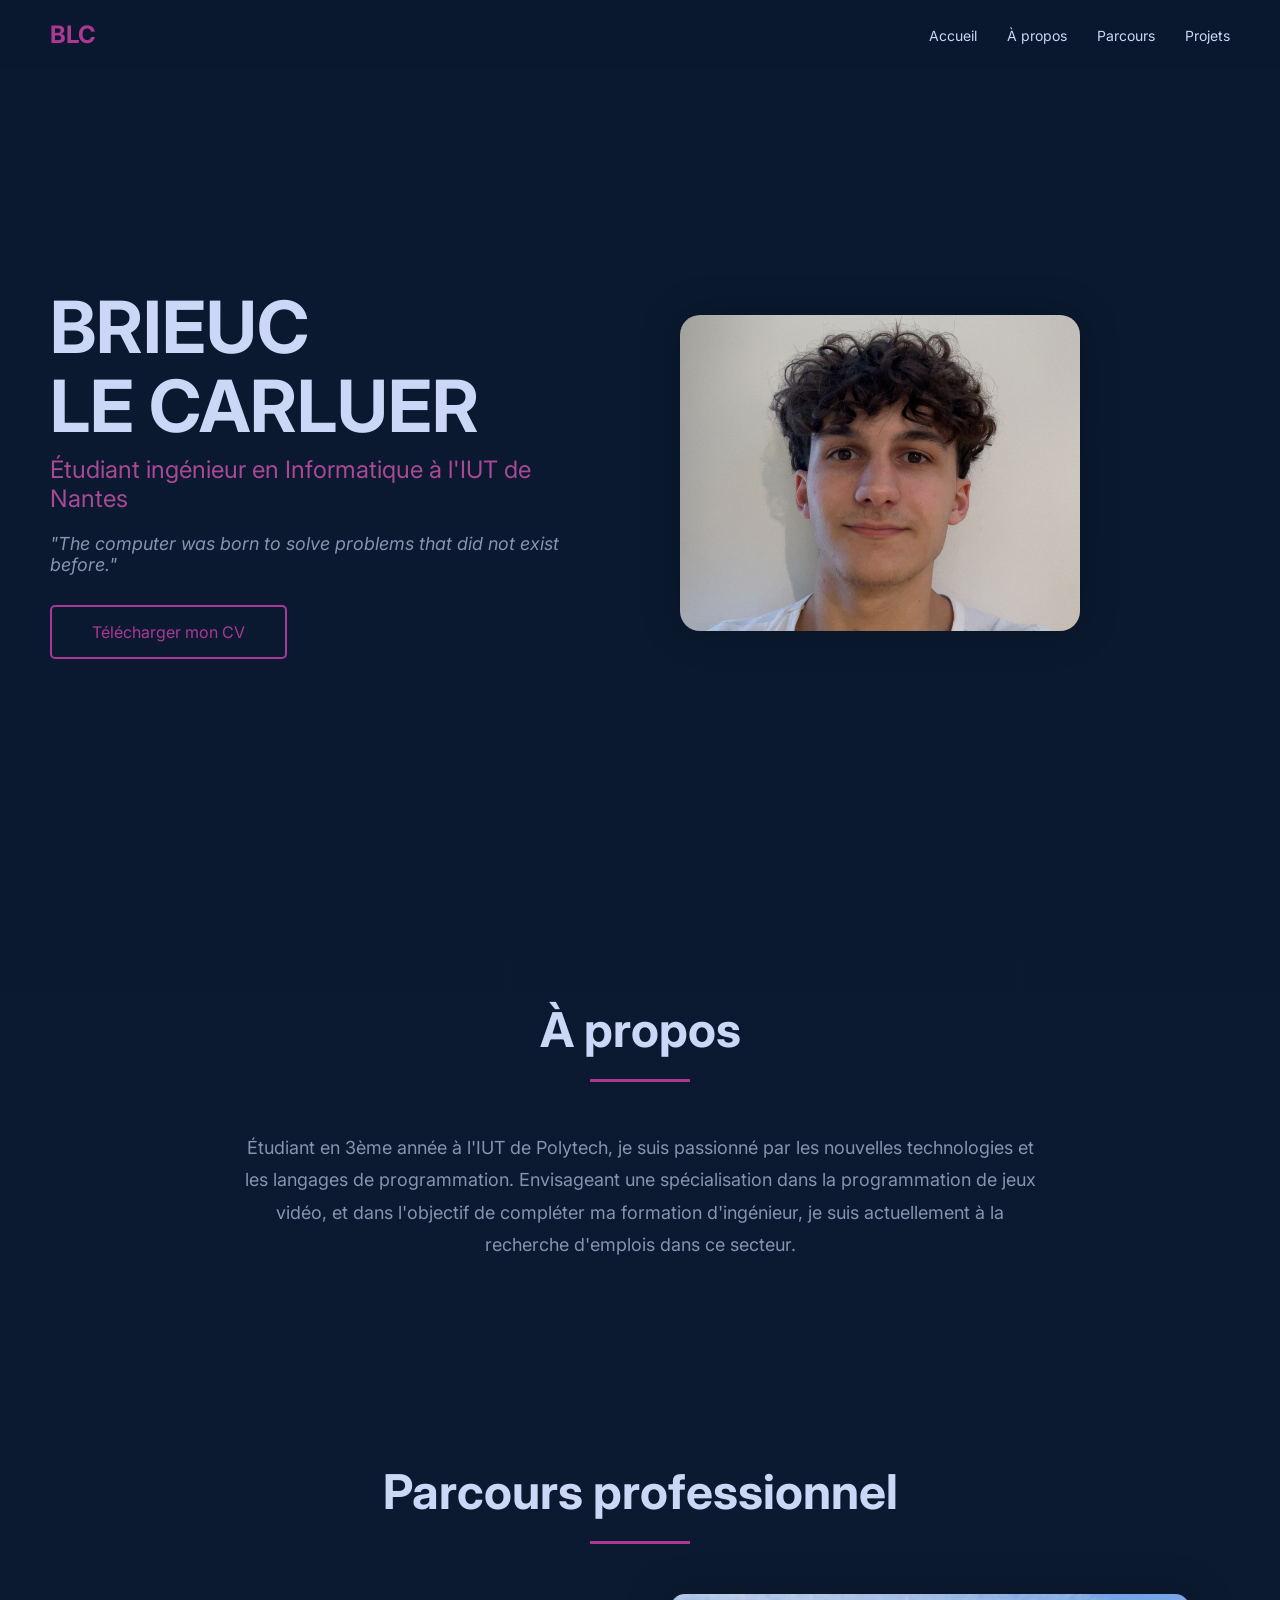
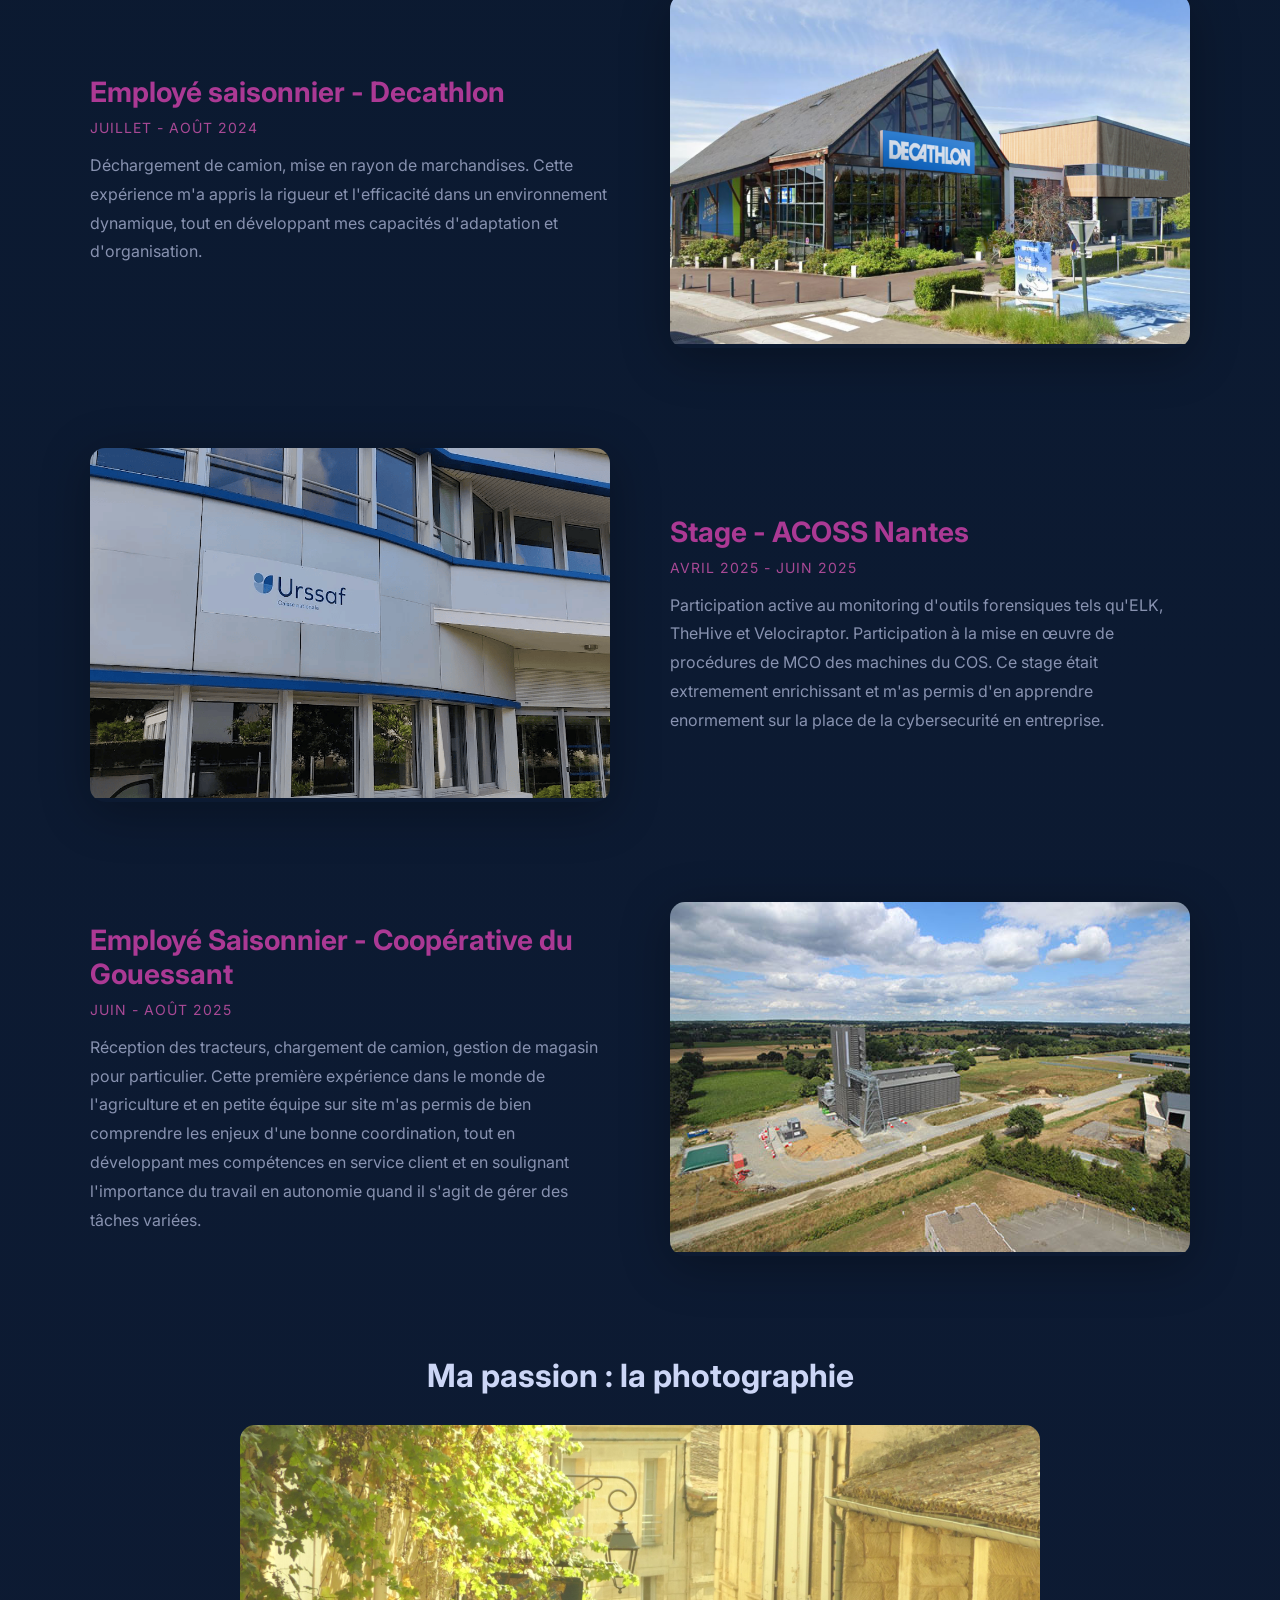
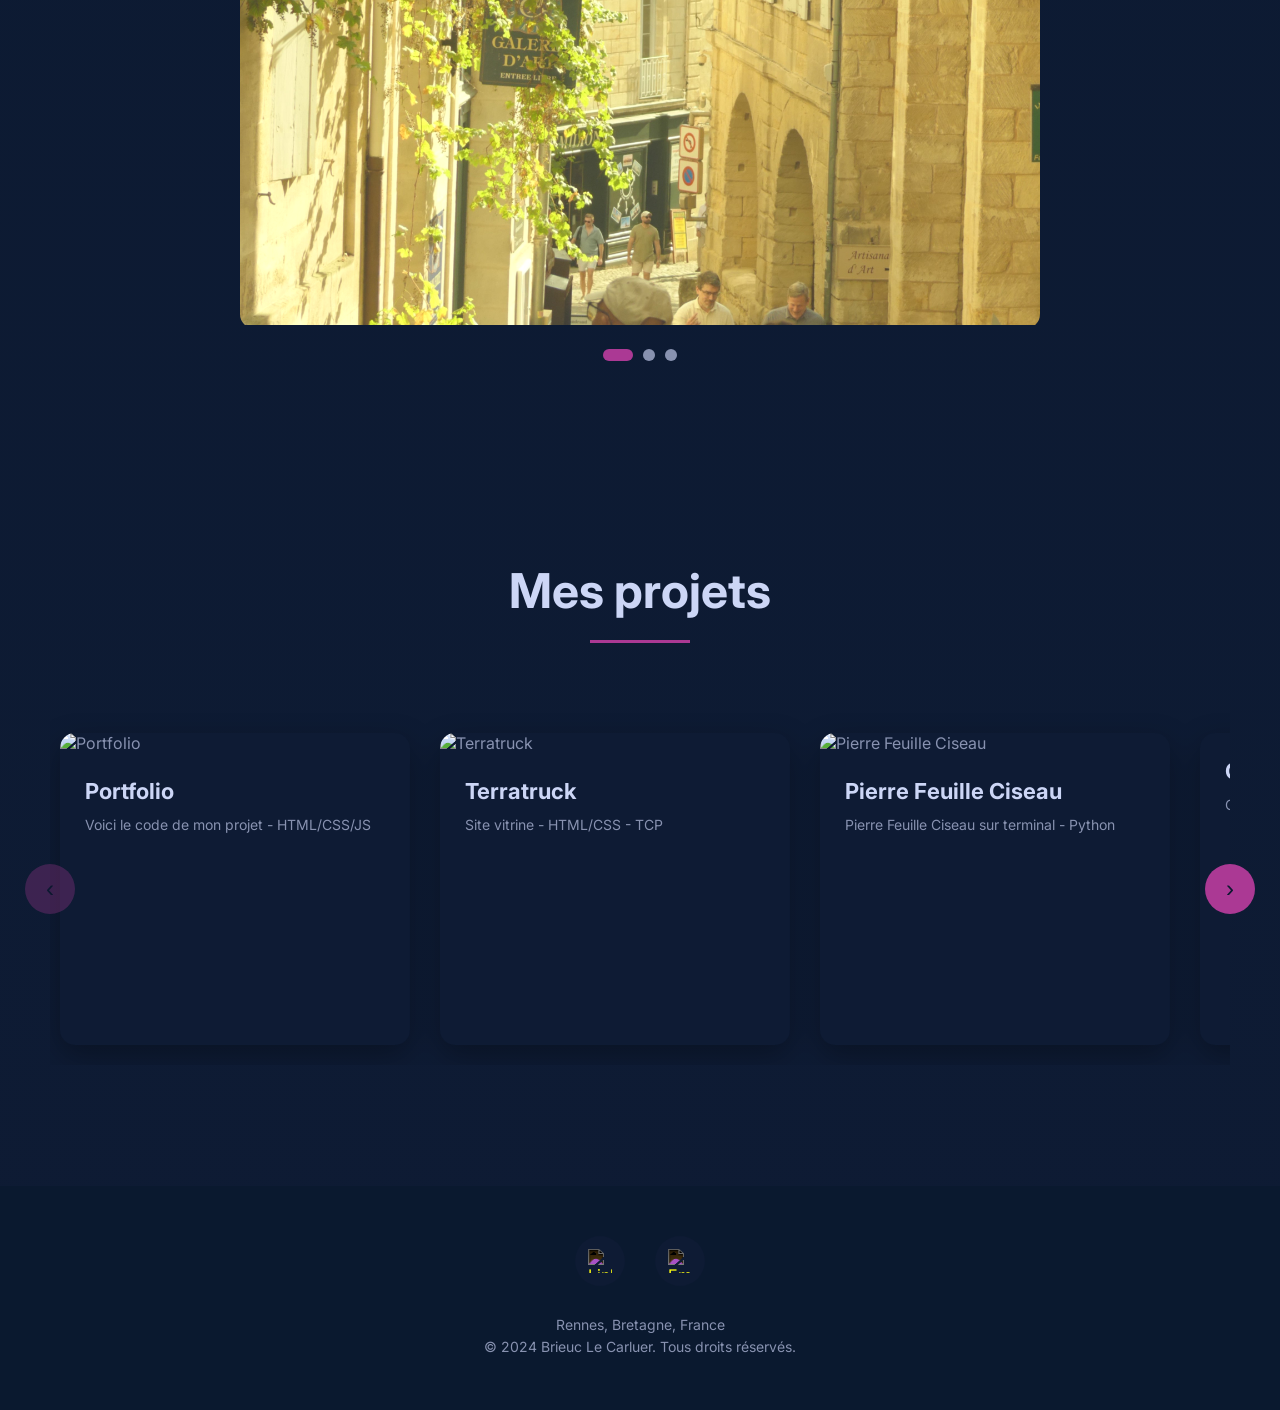
==== index.html @ b3707a40 "erreur" ====
<!DOCTYPE html>
<html lang="fr">
<head>
    <meta charset="UTF-8">
    <meta name="viewport" content="width=device-width, initial-scale=1.0">
    <title>Brieuc Le Carluer - Portfolio</title>
    <link rel="stylesheet" href="main.css">
    <link rel="icon" type="image/png" href="assets/2.png?v=2" />
</head>
<body>
    <header id="header">
        <nav>
            <div class="logo">BLC</div>
            <div class="burger" id="burger">
                <span></span>
                <span></span>
                <span></span>
            </div>
            <ul id="nav-menu">
                <li><a href="#hero">Accueil</a></li>
                <li><a href="#presentation">À propos</a></li>
                <li><a href="#parcours">Parcours</a></li>
                <li><a href="#projets">Projets</a></li>
            </ul>
        </nav>
    </header>

    <section id="hero">
        <div class="hero-content">
            <div class="hero-text">
                <h1>BRIEUC<br>LE CARLUER</h1>
                <h2>Étudiant ingénieur en Informatique à l'IUT de Nantes</h2>
                <p>"The computer was born to solve problems that did not exist before."</p>
                <a href="assets/CV.pdf" class="btn-cv">Télécharger mon CV</a>
            </div>
            <div class="hero-image">
              <a href="https://www.linkedin.com/in/brieuc-le-carluer-115844304/">
                <img src="assets/IMG_2541.jpeg" alt="Brieuc Le Carluer">
              </a>
                 
            </div>
        </div>
    </section>

    <section id="presentation">
        <h2 class="section-title">À propos</h2>
        <p>Étudiant en 3ème année à l'IUT de Polytech, je suis passionné par les nouvelles technologies et les langages de programmation. Envisageant une spécialisation dans la programmation de jeux vidéo, et dans l'objectif de compléter ma formation d'ingénieur, je suis actuellement à la recherche d'emplois dans ce secteur.</p>
    </section>

    <section id="parcours">
        <h2 class="section-title">Parcours professionnel</h2>

        <div class="experience-item">
            <div class="experience-image">
                <img src="assets/decathlon.png" alt="Decathlon">
            </div>
            <div class="experience-content">
                <h3>Employé saisonnier - Decathlon</h3>
                <div class="date">Juillet - Août 2024</div>
                <p>Déchargement de camion, mise en rayon de marchandises. Cette expérience m'a appris la rigueur et l'efficacité dans un environnement dynamique, tout en développant mes capacités d'adaptation et d'organisation.</p>
            </div>
        </div>

        <div class="experience-item">
            <div class="experience-image">
                <img src="assets/acoss.png" alt="Stage ingénieur">
            </div>
            <div class="experience-content">
                <h3>Stage - ACOSS Nantes</h3>
                <div class="date">Avril 2025 - Juin 2025</div>
                <p>Participation active au monitoring d'outils forensiques tels qu'ELK, TheHive et Velociraptor. Participation à la mise en œuvre de procédures de MCO des machines du COS. Ce stage était extremement enrichissant et m'as permis d'en apprendre enormement sur la place de la cybersecurité en entreprise.</p>
            </div>
        </div>

        <div class="experience-item">
            <div class="experience-image">
                <img src="assets/gouessant.jpg" alt="Coopérative du Gouessant">
            </div>
            <div class="experience-content">
                <h3>Employé Saisonnier - Coopérative du Gouessant</h3>
                <div class="date">Juin - Août 2025</div>
                <p>Réception des tracteurs, chargement de camion, gestion de magasin pour particulier. Cette première expérience dans le monde de l'agriculture et en petite équipe sur site m'as permis de bien comprendre les enjeux d'une bonne coordination, tout en développant mes compétences en service client et en soulignant l'importance du travail en autonomie quand il s'agit de gérer des tâches variées.</p>
            </div>
        </div>

        <div class="travel-section">
            <h3>Ma passion : la photographie</h3>
            <div class="travel-slider">
                <div class="travel-image-container">
                    <img id="travelImage" src="assets/stemilion.jpeg" alt="Voyage">
                    <div class="travel-overlay">
                        <h4 id="travelTitle">Exploration urbaine</h4>
                        <p id="travelDescription">Découvrir de nouvelles villes, seul ou entre amis, pour s'immerger dans différentes cultures et architectures. Ma préférée restera l'architecture romaine.</p>
                    </div>
                </div>
            </div>
            <div class="travel-nav">
                <span class="travel-dot active" data-index="0"></span>
                <span class="travel-dot" data-index="1"></span>
                <span class="travel-dot" data-index="2"></span>
            </div>
        </div>
    </section>

    <section id="projets">
        <h2 class="section-title">Mes projets</h2>
        <div class="projects-carousel">
            <button class="carousel-nav prev" id="prevProject">‹</button>
            <div class="projects-wrapper">
                <div class="projects-track" id="projectsTrack">
                    <div class="project-card" onclick="window.open('https://github.com/brieuclecarluer/Portfolio','_blank')">
                        <img src="assets/projets/portfolio.png" alt="Portfolio" class="project-image">
                        <div class="project-content">
                            <h3>Portfolio</h3>
                            <p>Voici le code de mon projet - HTML/CSS/JS</p>
                        </div>
                    </div>

                    <div class="project-card" onclick="window.open('https://github.com/brieuclecarluer/Terratruck/','_blank')">
                        <img src="assets/projets/terratruck.png" alt="Terratruck" class="project-image">
                        <div class="project-content">
                            <h3>Terratruck</h3>
                            <p>Site vitrine - HTML/CSS - TCP</p>
                        </div>
                    </div>

                    <div class="project-card" onclick="window.open('https://github.com/brieuclecarluer/PFC/tree/main','_blank')">
                        <img src="assets/projets/pfc.png" alt="Pierre Feuille Ciseau" class="project-image">
                        <div class="project-content">
                            <h3>Pierre Feuille Ciseau</h3>
                            <p>Pierre Feuille Ciseau sur terminal - Python</p>
                        </div>
                    </div>

                    <div class="project-card" onclick="window.open('https://github.com/brieuclecarluer/Chatbot-avec-API','_blank')">
                        <div class="project-content">
                            <h3>Chatbot-avec-API</h3>
                            <p>Chatbot - Pas d'API - Python</p>
                        </div>
                    </div>

                    <div class="project-card" onclick="window.open('https://github.com/brieuclecarluer/Quadtree','_blank')">
                        <img src="assets/projets/golang.png" alt="Quadtree" class="project-image">
                        <div class="project-content">
                            <h3>Quadtree</h3>
                            <p>Projet de fin d'année - Golang</p>
                        </div>
                    </div>

                    <div class="project-card" onclick="window.open('https://brieuclecarluer.github.io/Terrier/', '_blank')">
                        <img src="assets/projets/terrier.png" alt="Terrier" class="project-image">
                        <div class="project-content">
                            <h3>Terrier</h3>
                            <p>Platformer - HTML/JS</p>
                        </div>
                    </div>

                    <div class="project-card" onclick="window.open('https://gitlab.univ-nantes.fr/E235508M/laurelin','_blank')">
                        <img src="assets/projets/laurelin.png" alt="Laurelin" class="project-image">
                        <div class="project-content">
                            <h3>Laurelin</h3>
                            <p>Web Site - Projet Scolaire - VueJS/PHP</p>
                        </div>
                    </div>

                    <div class="project-card" onclick="window.open('https://github.com/brieuclecarluer/Kad','_blank')">
                        <img src="assets/projets/kad.png" alt="Kad" class="project-image">
                        <div class="project-content">
                            <h3>Kad</h3>
                            <p>Jeu - JS</p>
                        </div>
                    </div>
                </div>
            </div>
            <button class="carousel-nav next" id="nextProject">›</button>
        </div>
    </section>

    <footer>
        <div class="social-links">
            <a href="https://www.linkedin.com/in/brieuc-le-carluer-115844304/">
                <img src="logo/linkdn.png" alt="LinkedIn">
            </a>
            <a href="mailto:brieuclecarluerpro@gmail.com">
                <img src="logo/mail.png" alt="Email">
            </a>
        </div>
        <p>Rennes, Bretagne, France</p>
        <p>© 2024 Brieuc Le Carluer. Tous droits réservés.</p>
    </footer>

    <script src="main.js"></script>
</body>
</html>
---- main.css ----
@import url('https://fonts.googleapis.com/css2?family=Inter:wght@300;400;600;700&display=swap');

* {
    margin: 0;
    padding: 0;
    box-sizing: border-box;
}

:root {
    --primary: #0a192f;
    --secondary: #0e1b34;
    --accent: #ab3994;
    --blue: #a84995;
    --text: #8892b0;
    --light: #ccd6f6;
}

body {
    font-family: 'Inter', sans-serif;
    background: linear-gradient(to bottom, var(--primary), var(--secondary));
    color: var(--text);
    overflow-x: hidden;
}

/* Header et nav */
header {
    position: fixed;
    top: 0;
    width: 100%;
    padding: 20px 50px;
    background: rgba(10, 25, 47, 0.95);
    backdrop-filter: blur(10px);
    z-index: 1000;
    transition: all 0.3s ease;
}

header.scrolled {
    padding: 15px 50px;
    box-shadow: 0 5px 30px rgba(0, 0, 0, 0.3);
}

nav {
    display: flex;
    justify-content: space-between;
    align-items: center;
    max-width: 1400px;
    margin: 0 auto;
}

.logo {
    font-size: 24px;
    font-weight: 700;
    color: var(--accent);
    z-index: 1001;
}

nav ul {
    display: flex;
    list-style: none;
    gap: 30px;
}

nav a {
    color: var(--light);
    text-decoration: none;
    font-size: 14px;
    transition: color 0.3s;
    position: relative;
    padding: 5px 0;
}

nav a::after {
    content: '';
    position: absolute;
    bottom: 0;
    left: 0;
    width: 0;
    height: 2px;
    background: var(--accent);
    transition: width 0.3s ease;
}

nav a:hover {
    color: var(--accent);
}

nav a:hover::after {
    width: 100%;
}

/* Burger Menu */
.burger {
    display: none;
    flex-direction: column;
    gap: 5px;
    cursor: pointer;
    z-index: 1001;
}

.burger span {
    width: 25px;
    height: 3px;
    background: var(--accent);
    transition: all 0.3s ease;
    border-radius: 2px;
}

.burger.active span:nth-child(1) {
    transform: rotate(45deg) translate(8px, 8px);
}

.burger.active span:nth-child(2) {
    opacity: 0;
    transform: translateX(-20px);
}

.burger.active span:nth-child(3) {
    transform: rotate(-45deg) translate(8px, -8px);
}

/* Hero Section */
#hero {
    min-height: 100vh;
    display: flex;
    align-items: center;
    justify-content: center;
    padding: 100px 50px 50px;
}

.hero-content {
    display: flex;
    align-items: center;
    gap: 80px;
    max-width: 1200px;
    width: 100%;
}

.hero-text {
    flex: 1;
    opacity: 0;
    animation: fadeInUp 1s ease forwards;
}

.hero-text h1 {
    font-size: 72px;
    color: var(--light);
    font-weight: 700;
    margin-bottom: 10px;
    line-height: 1.1;
}

.hero-text h2 {
    font-size: 24px;
    color: var(--blue);
    font-weight: 400;
    margin-bottom: 20px;
}

.hero-text p {
    font-size: 18px;
    color: var(--text);
    margin-bottom: 30px;
    font-style: italic;
}

.btn-cv {
    display: inline-block;
    padding: 15px 40px;
    background: transparent;
    color: var(--accent);
    border: 2px solid var(--accent);
    border-radius: 5px;
    text-decoration: none;
    font-size: 16px;
    transition: all 0.3s;
    position: relative;
    overflow: hidden;
}

.btn-cv::before {
    content: '';
    position: absolute;
    top: 0;
    left: -100%;
    width: 100%;
    height: 100%;
    background: var(--accent);
    transition: left 0.3s;
    z-index: -1;
}

.btn-cv:hover::before {
    left: 0;
}

.btn-cv:hover {
    color: var(--primary);
}

.hero-image {
    flex: 1;
    opacity: 0;
    animation: fadeInUp 1s ease 0.3s forwards;
}

.hero-image img {
    width: 100%;
    max-width: 400px;
    border-radius: 20px;
    box-shadow: 0px 0px 40px rgba(0, 0, 0, 0.231);
    transition: all 1s ease; 
}

.hero-image img:hover {
    transform: translateY(-10px);
    box-shadow: 0px 0px 40px rgba(202, 72, 172, 0.817);
}
@keyframes fadeInUp {
    to {
        opacity: 1;
        transform: translateY(0);
    }
}

.hero-text, .hero-image {
    transform: translateY(30px);
}

/* Presentation Section */
#presentation {
    padding: 100px 50px;
    max-width: 1200px;
    margin: 0 auto;
}

.section-title {
    font-size: 48px;
    color: var(--light);
    margin-bottom: 50px;
    text-align: center;
    position: relative;
}

.section-title::after {
    content: '';
    display: block;
    width: 100px;
    height: 3px;
    background: var(--accent);
    margin: 20px auto;
}

#presentation p {
    font-size: 18px;
    line-height: 1.8;
    color: var(--text);
    text-align: center;
    max-width: 800px;
    margin: 0 auto;
}

/* Parcours Section */
#parcours {
    padding: 100px 50px;
    max-width: 1200px;
    margin: 0 auto;
}

.experience-item {
    display: flex;
    align-items: center;
    gap: 60px;
    margin-bottom: 100px;
    opacity: 0;
    transform: translateY(50px);
    transition: all 0.6s ease;
}

.experience-item.visible {
    opacity: 1;
    transform: translateY(0);
}

.experience-item:nth-child(even) {
    flex-direction: row-reverse;
}

.experience-image {
    flex: 1;
    position: relative;
    overflow: hidden;
    border-radius: 15px;
    box-shadow: 0 10px 50px rgba(0, 0, 0, 0.3);
}

.experience-image img {
    width: 100%;
    height: 350px;
    object-fit: cover;
    transition: transform 0.5s;
}

.experience-image:hover img {
    transform: scale(1.1);
}

.experience-content {
    flex: 1;
}

.experience-content h3 {
    font-size: 28px;
    color: var(--accent);
    margin-bottom: 10px;
}

.experience-content .date {
    font-size: 14px;
    color: var(--blue);
    margin-bottom: 15px;
    text-transform: uppercase;
    letter-spacing: 1px;
}

.experience-content p {
    font-size: 16px;
    line-height: 1.8;
    color: var(--text);
}

/* Travel Section */
.travel-section {
    margin-top: 80px;
    text-align: center;
}

.travel-section h3 {
    font-size: 32px;
    color: var(--light);
    margin-bottom: 30px;
}

.travel-slider {
    position: relative;
    max-width: 800px;
    margin: 0 auto;
    overflow: hidden;
    border-radius: 15px;
}

.travel-image-container {
    position: relative;
    cursor: pointer;
}

.travel-image-container img {
    width: 100%;
    height: 500px;
    object-fit: cover;
    transition: transform 0.3s;
}

.travel-overlay {
    position: absolute;
    bottom: 0;
    left: 0;
    right: 0;
    background: linear-gradient(to top, rgba(10, 25, 47, 0.95), transparent);
    padding: 40px;
    transform: translateY(100%);
    transition: transform 0.5s;
}

.travel-image-container:hover .travel-overlay {
    transform: translateY(0);
}

.travel-overlay h4 {
    color: var(--accent);
    font-size: 24px;
    margin-bottom: 10px;
}

.travel-overlay p {
    color: var(--light);
    font-size: 16px;
}

.travel-nav {
    display: flex;
    justify-content: center;
    gap: 10px;
    margin-top: 20px;
}

.travel-dot {
    width: 12px;
    height: 12px;
    border-radius: 50%;
    background: var(--text);
    cursor: pointer;
    transition: all 0.3s;
}

.travel-dot.active {
    background: var(--accent);
    width: 30px;
    border-radius: 6px;
}

/* Projects Section */
#projets {
    padding: 100px 50px;
    max-width: 1400px;
    margin: 0 auto;
}

.projects-carousel {
    position: relative;
    padding: 20px 0;
}

.projects-wrapper {
    overflow: hidden;
    padding: 20px 0;
}

.projects-track {
    display: flex;
    gap: 30px;
    transition: transform 0.5s ease;
    padding: 0 10px;
}

.project-card {
    min-width: 350px;
    background: var(--secondary);
    border-radius: 15px;
    overflow: hidden;
    box-shadow: 0 10px 30px rgba(0, 0, 0, 0.3);
    transition: all 0.3s;
    cursor: pointer;
}

.project-card:hover {
    transform: translateY(-10px);
    box-shadow: 0 15px 50px rgba(202, 72, 172, 0.2);
}

.project-image {
    width: 100%;
    height: 200px;
    object-fit: cover;
}

.project-content {
    padding: 25px;
}

.project-content h3 {
    color: var(--light);
    font-size: 22px;
    margin-bottom: 10px;
}

.project-content p {
    color: var(--text);
    font-size: 14px;
    line-height: 1.6;
}

.carousel-nav {
    position: absolute;
    top: 50%;
    transform: translateY(-50%);
    width: 50px;
    height: 50px;
    background: var(--accent);
    color: var(--primary);
    border: none;
    border-radius: 50%;
    font-size: 24px;
    cursor: pointer;
    transition: all 0.3s;
    z-index: 10;
}

.carousel-nav:hover {
    background: var(--light);
    transform: translateY(-50%) scale(1.1);
}

.carousel-nav.prev {
    left: -25px;
}

.carousel-nav.next {
    right: -25px;
}

.carousel-nav:disabled {
    opacity: 0.3;
    cursor: not-allowed;
}

/* Footer */
footer {
    background: var(--primary);
    padding: 50px;
    text-align: center;
    border-top: 1px solid var(--secondary);
}

.social-links {
    display: flex;
    justify-content: center;
    gap: 30px;
    margin-bottom: 30px;
}

.social-links a {
    display: flex;
    align-items: center;
    justify-content: center;
    width: 50px;
    height: 50px;
    background: var(--secondary);
    border-radius: 50%;
    transition: all 0.3s;
}

.social-links a:hover {
    background: var(--accent);
    transform: translateY(-5px);
}

.social-links img {
    width: 24px;
    height: 24px;
    filter: invert(1);
}

footer p {
    color: var(--text);
    font-size: 14px;
    margin: 5px 0;
}

/* Responsive */
@media (max-width: 768px) {
    header {
        padding: 15px 20px;
    }

    nav ul {
        position: fixed;
        top: 0;
        right: -100%;
        height: 100vh;
        width: 70%;
        max-width: 300px;
        background: var(--secondary);
        flex-direction: column;
        justify-content: center;
        align-items: center;
        padding: 20px;
        transition: right 0.5s cubic-bezier(0.68, -0.55, 0.265, 1.55);
        box-shadow: -5px 0 30px rgba(0, 0, 0, 0.5);
    }

    nav ul.active {
        right: 0;
    }

    nav ul li {
        opacity: 0;
        transform: translateX(50px);
        transition: all 0.3s ease;
    }

    nav ul.active li {
        opacity: 1;
        transform: translateX(0);
    }

    nav ul.active li:nth-child(1) {
        transition-delay: 0.1s;
    }

    nav ul.active li:nth-child(2) {
        transition-delay: 0.2s;
    }

    nav ul.active li:nth-child(3) {
        transition-delay: 0.3s;
    }

    nav ul.active li:nth-child(4) {
        transition-delay: 0.4s;
    }

    nav a {
        font-size: 20px;
    }

    .burger {
        display: flex;
    }

    #hero {
        padding: 100px 20px 50px;
    }

    .hero-content {
        flex-direction: column;
        gap: 40px;
    }

    .hero-text h1 {
        font-size: 48px;
    }

    .hero-text h2 {
        font-size: 20px;
    }

    #presentation, #parcours, #projets {
        padding: 80px 20px;
    }

    .section-title {
        font-size: 36px;
    }

    .experience-item,
    .experience-item:nth-child(even) {
        flex-direction: column;
        gap: 30px;
    }

    .project-card {
        min-width: 280px;
    }

    .carousel-nav.prev {
        left: 10px;
    }

    .carousel-nav.next {
        right: 10px;
    }
}
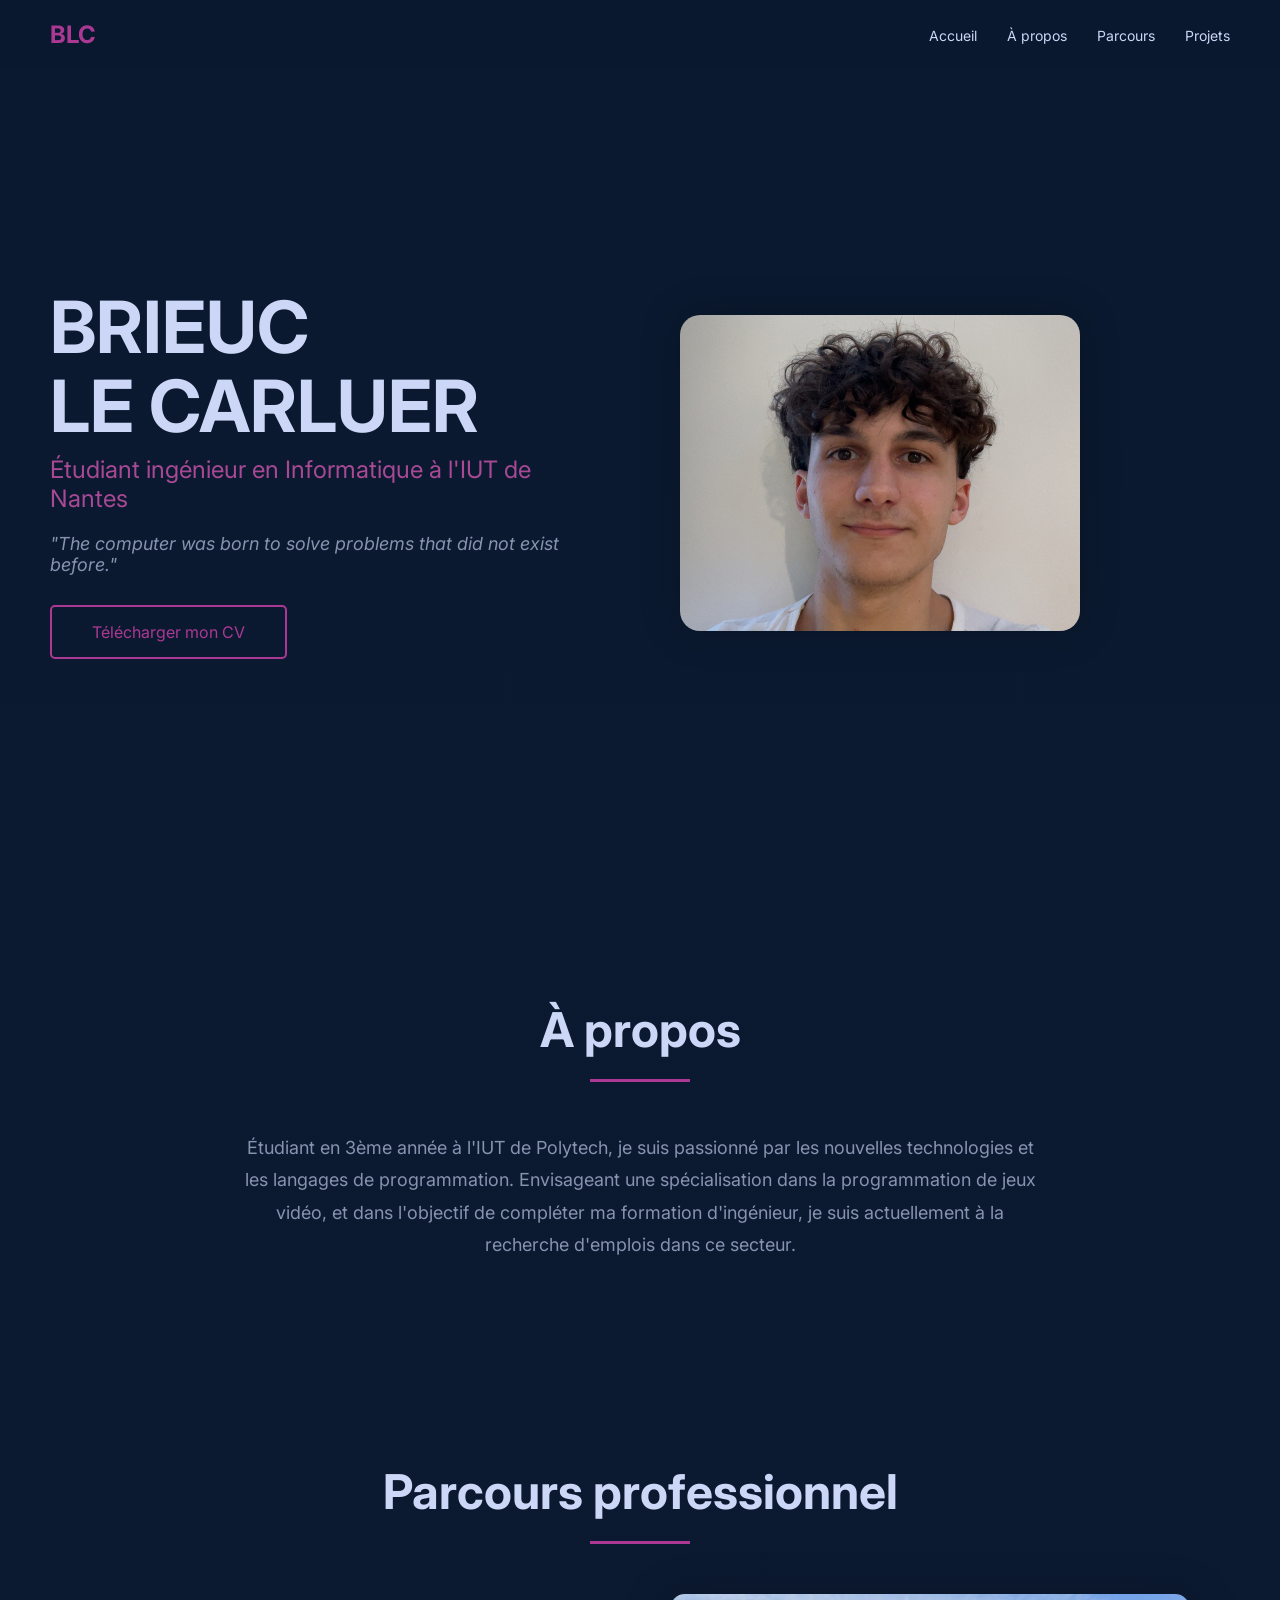
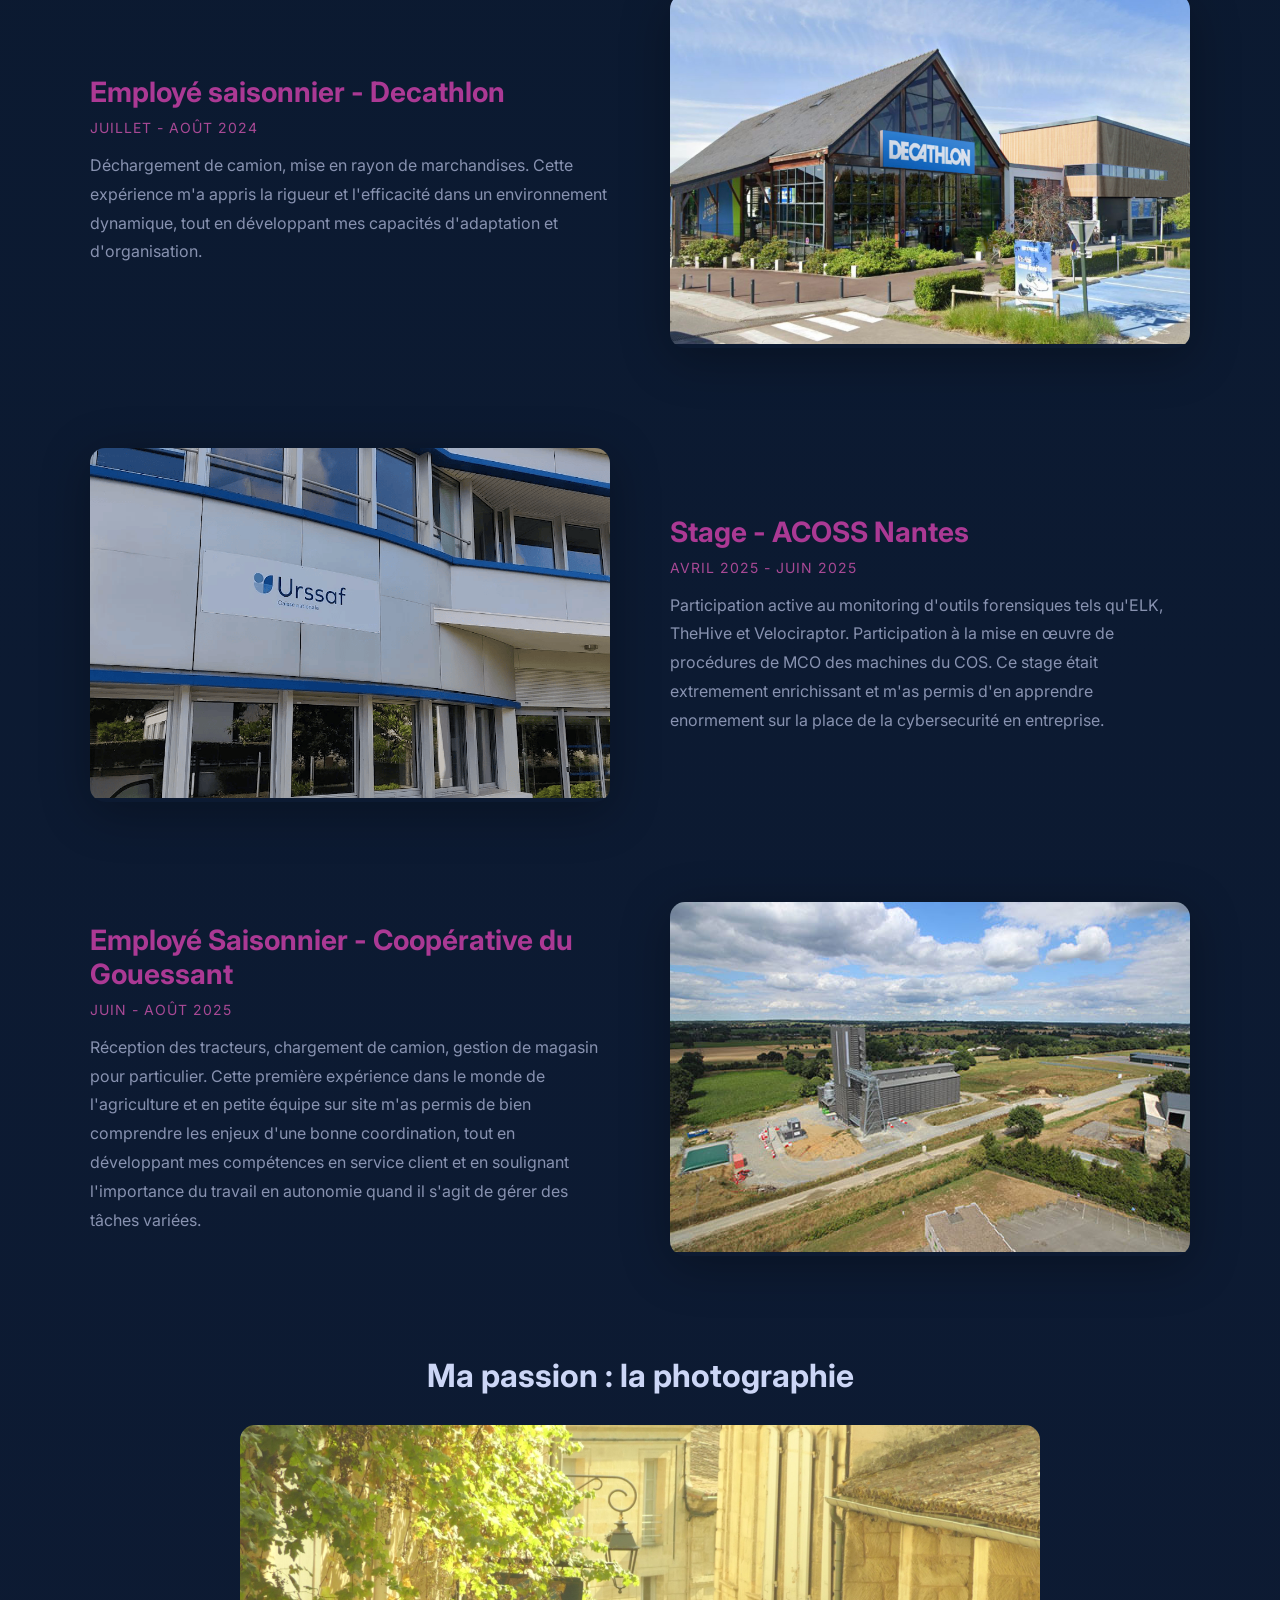
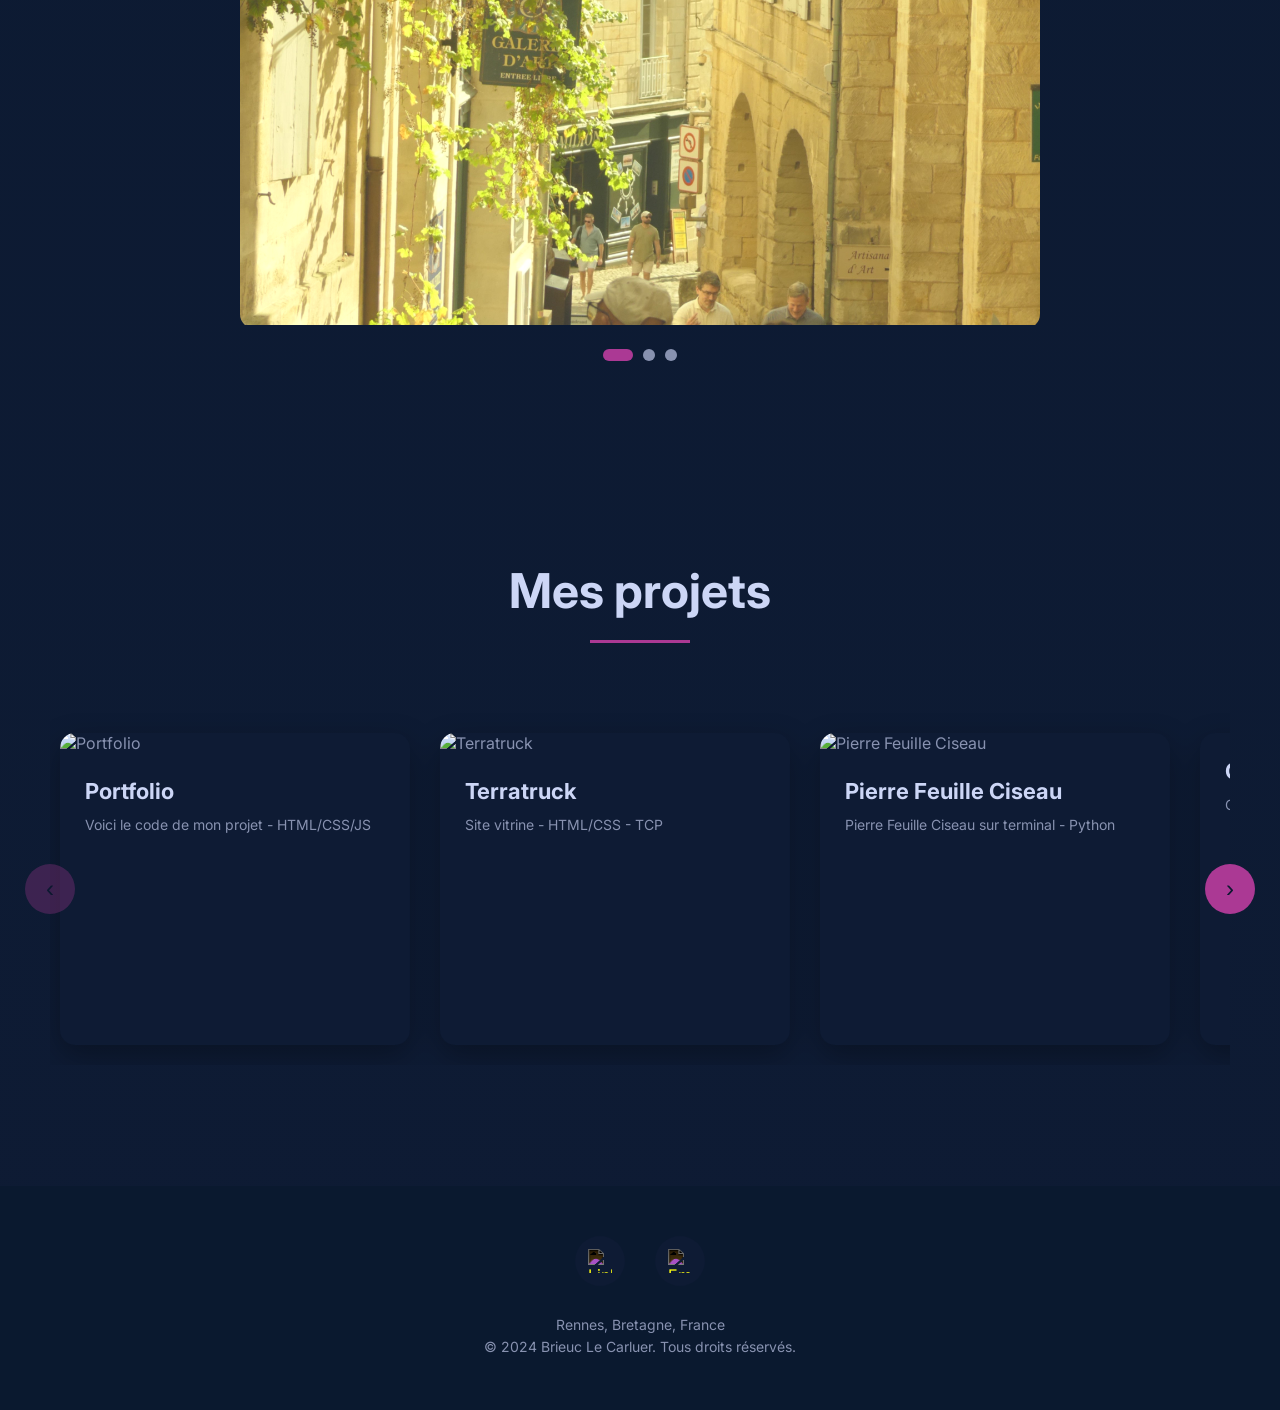
==== commit 64ee5bc6: "changement image en jpg" ====
--- a/index.html
+++ b/index.html
@@ -52,7 +52,7 @@
 
         <div class="experience-item">
             <div class="experience-image">
-                <img src="assets/decathlon.png" alt="Decathlon">
+                <img src="assets/decathlon.jpg" alt="Decathlon">
             </div>
             <div class="experience-content">
                 <h3>Employé saisonnier - Decathlon</h3>
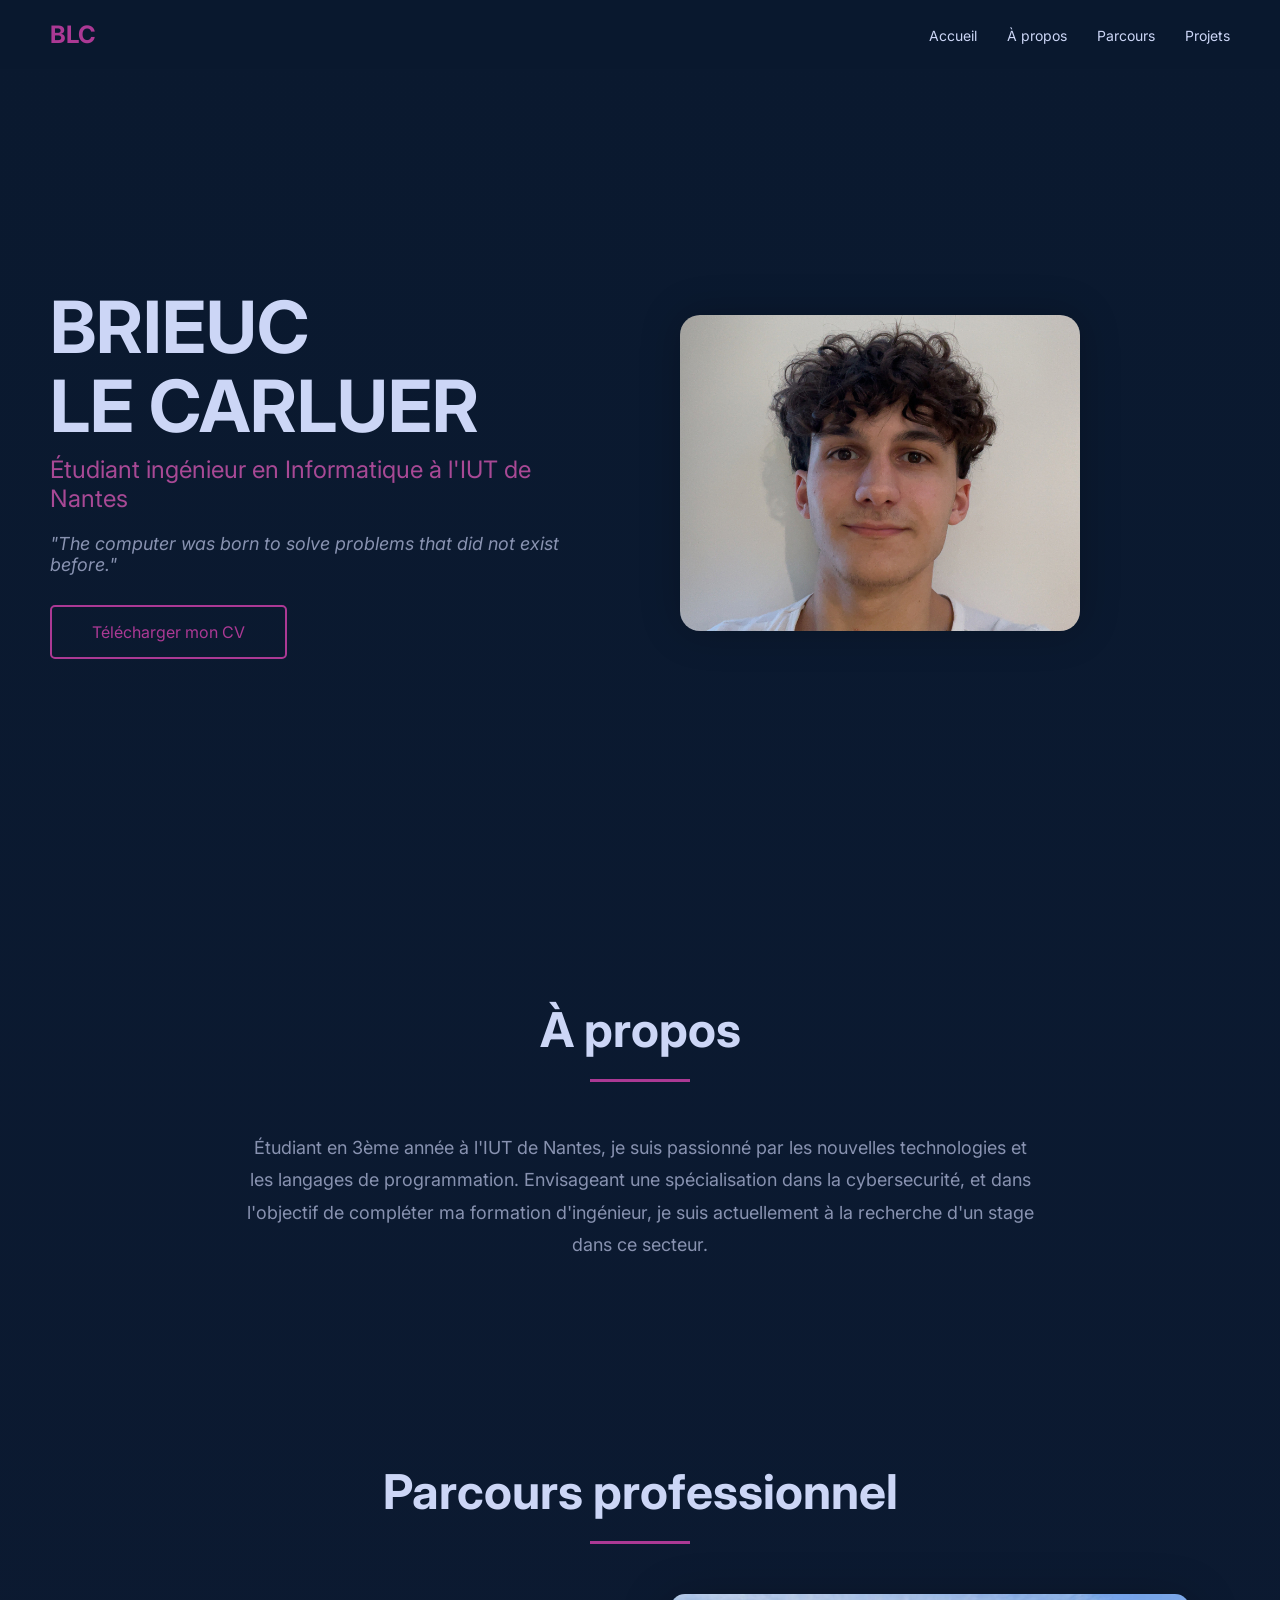
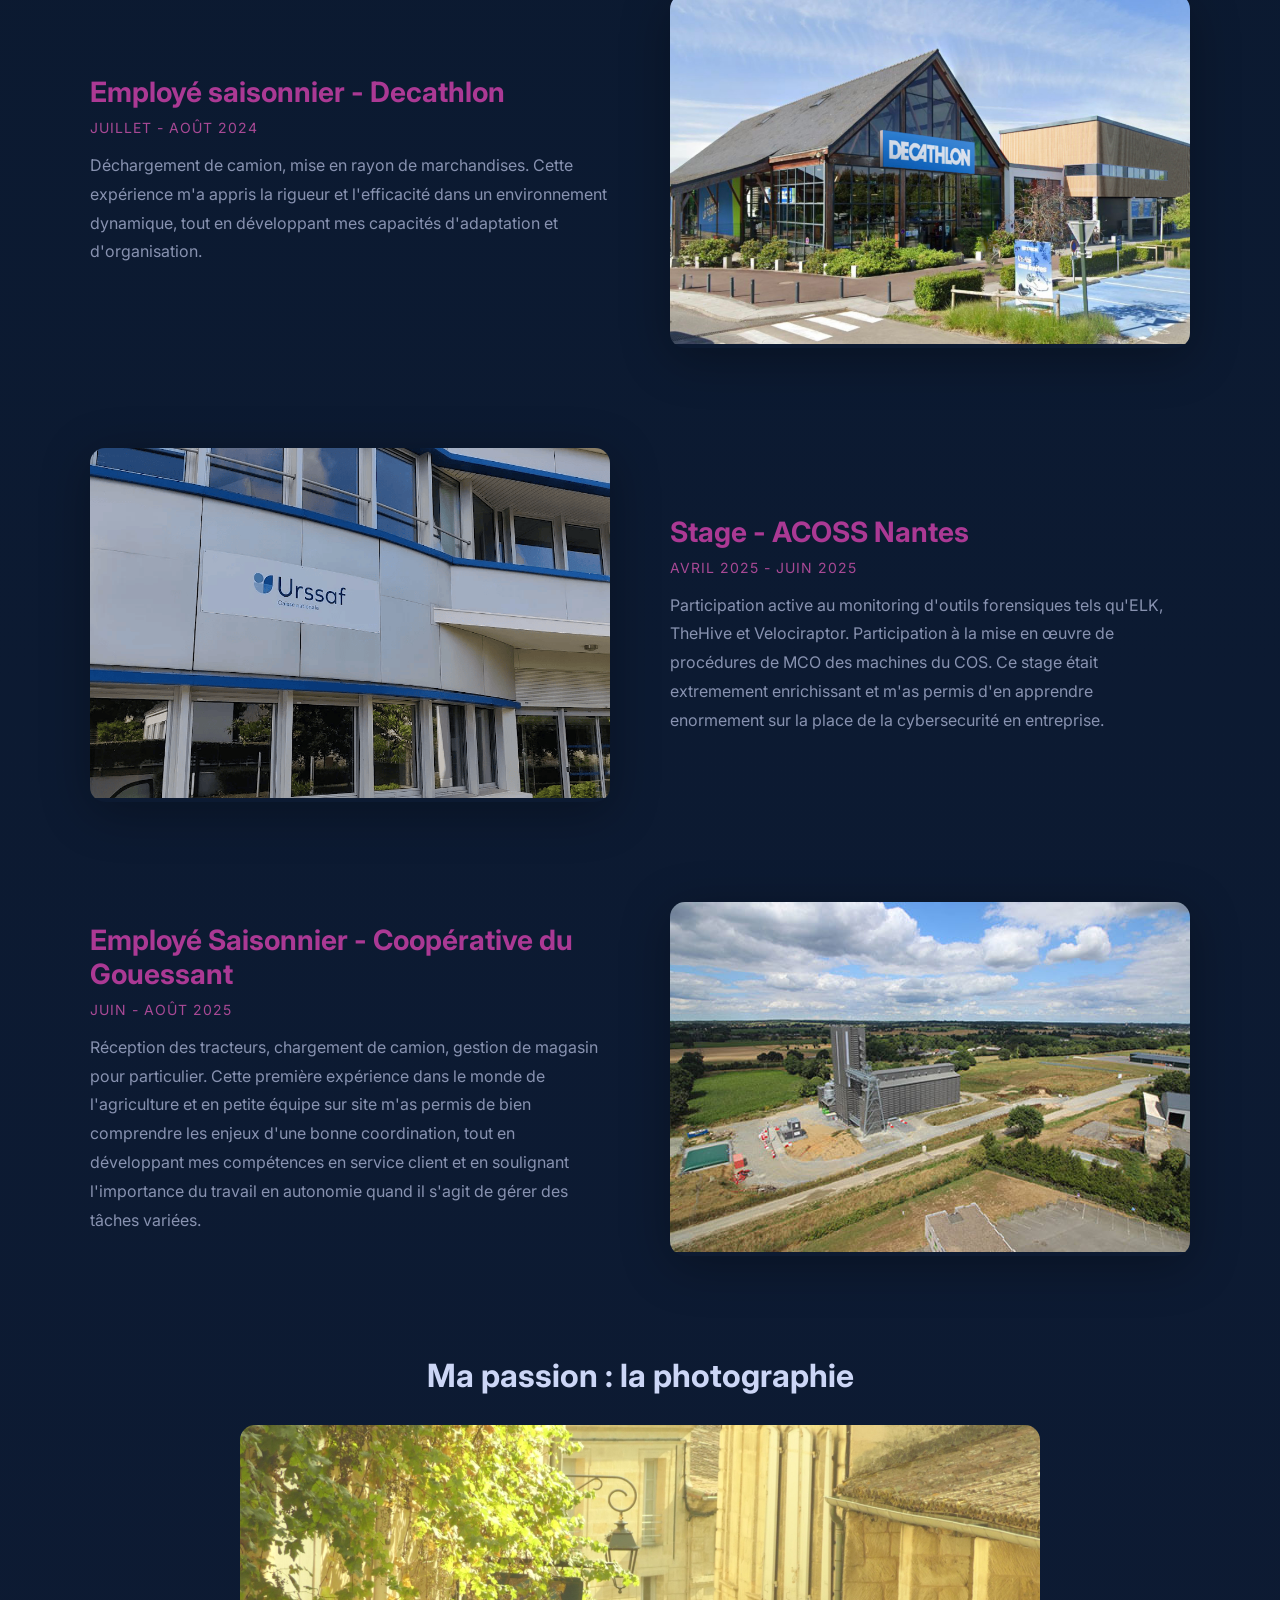
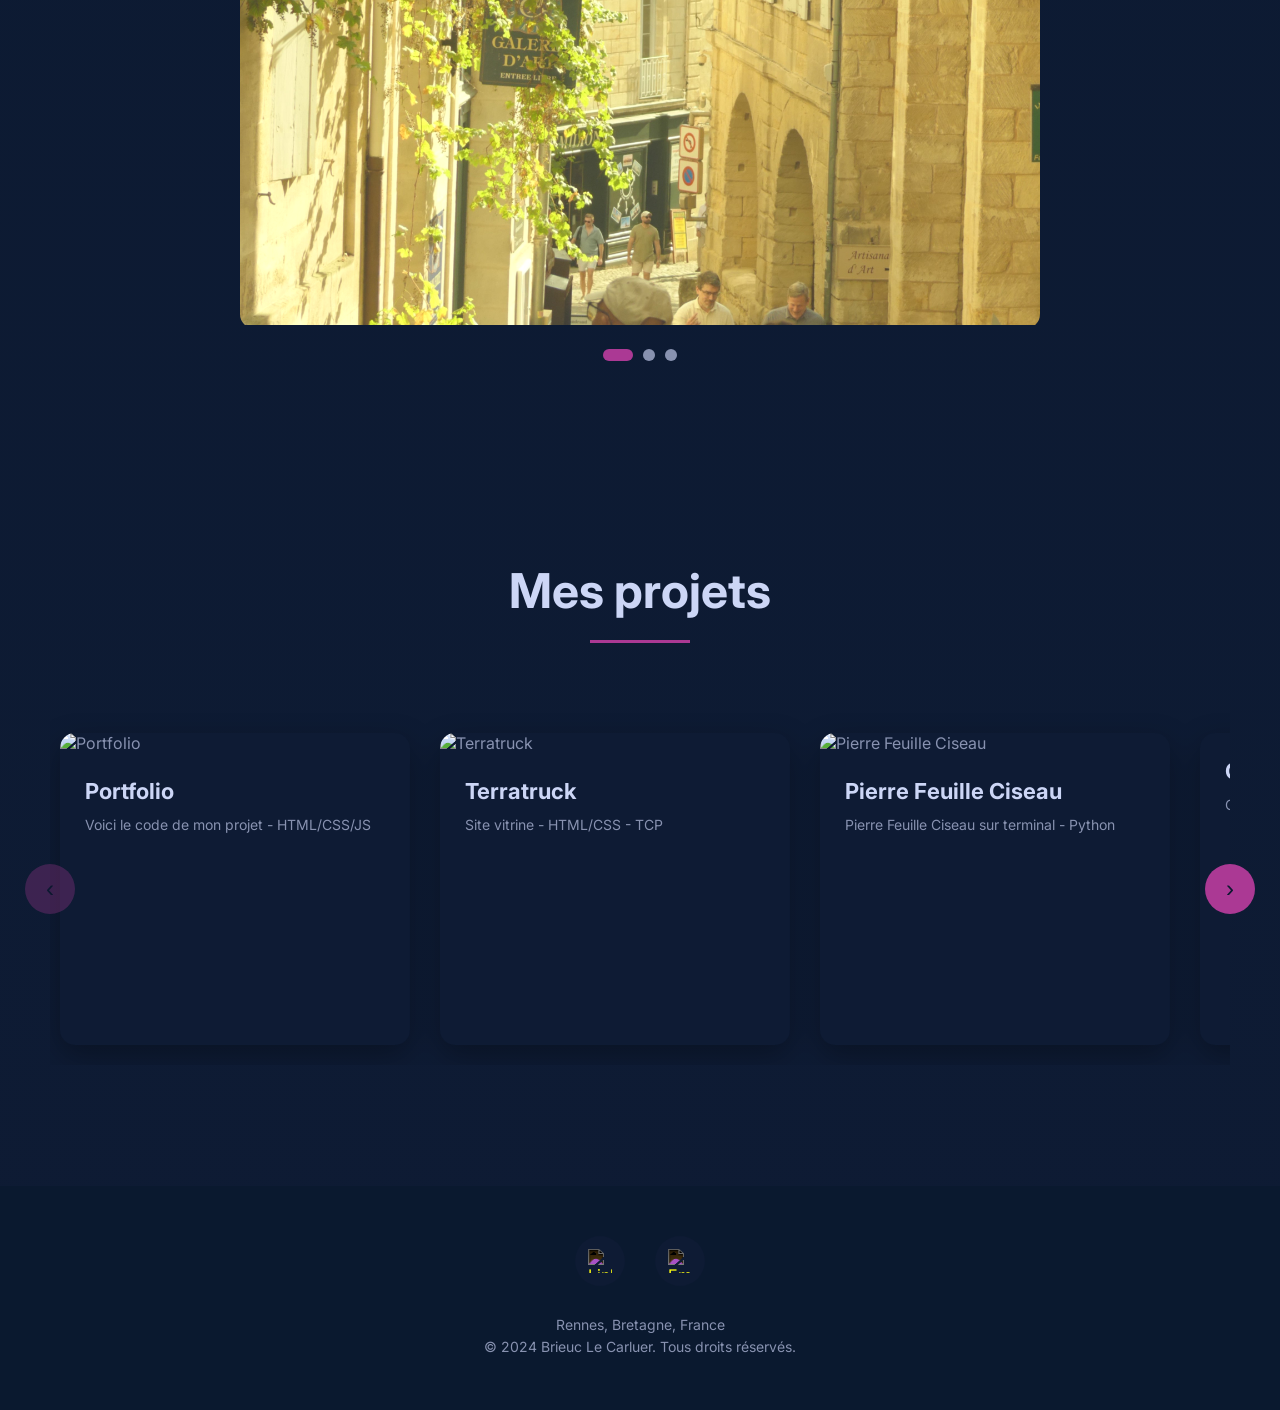
==== commit 1d4b9658: "co" ====
--- a/index.html
+++ b/index.html
@@ -44,7 +44,7 @@
 
     <section id="presentation">
         <h2 class="section-title">À propos</h2>
-        <p>Étudiant en 3ème année à l'IUT de Polytech, je suis passionné par les nouvelles technologies et les langages de programmation. Envisageant une spécialisation dans la programmation de jeux vidéo, et dans l'objectif de compléter ma formation d'ingénieur, je suis actuellement à la recherche d'emplois dans ce secteur.</p>
+        <p>Étudiant en 3ème année à l'IUT de Nantes, je suis passionné par les nouvelles technologies et les langages de programmation. Envisageant une spécialisation dans la cybersecurité, et dans l'objectif de compléter ma formation d'ingénieur, je suis actuellement à la recherche d'un stage dans ce secteur.</p>
     </section>
 
     <section id="parcours">
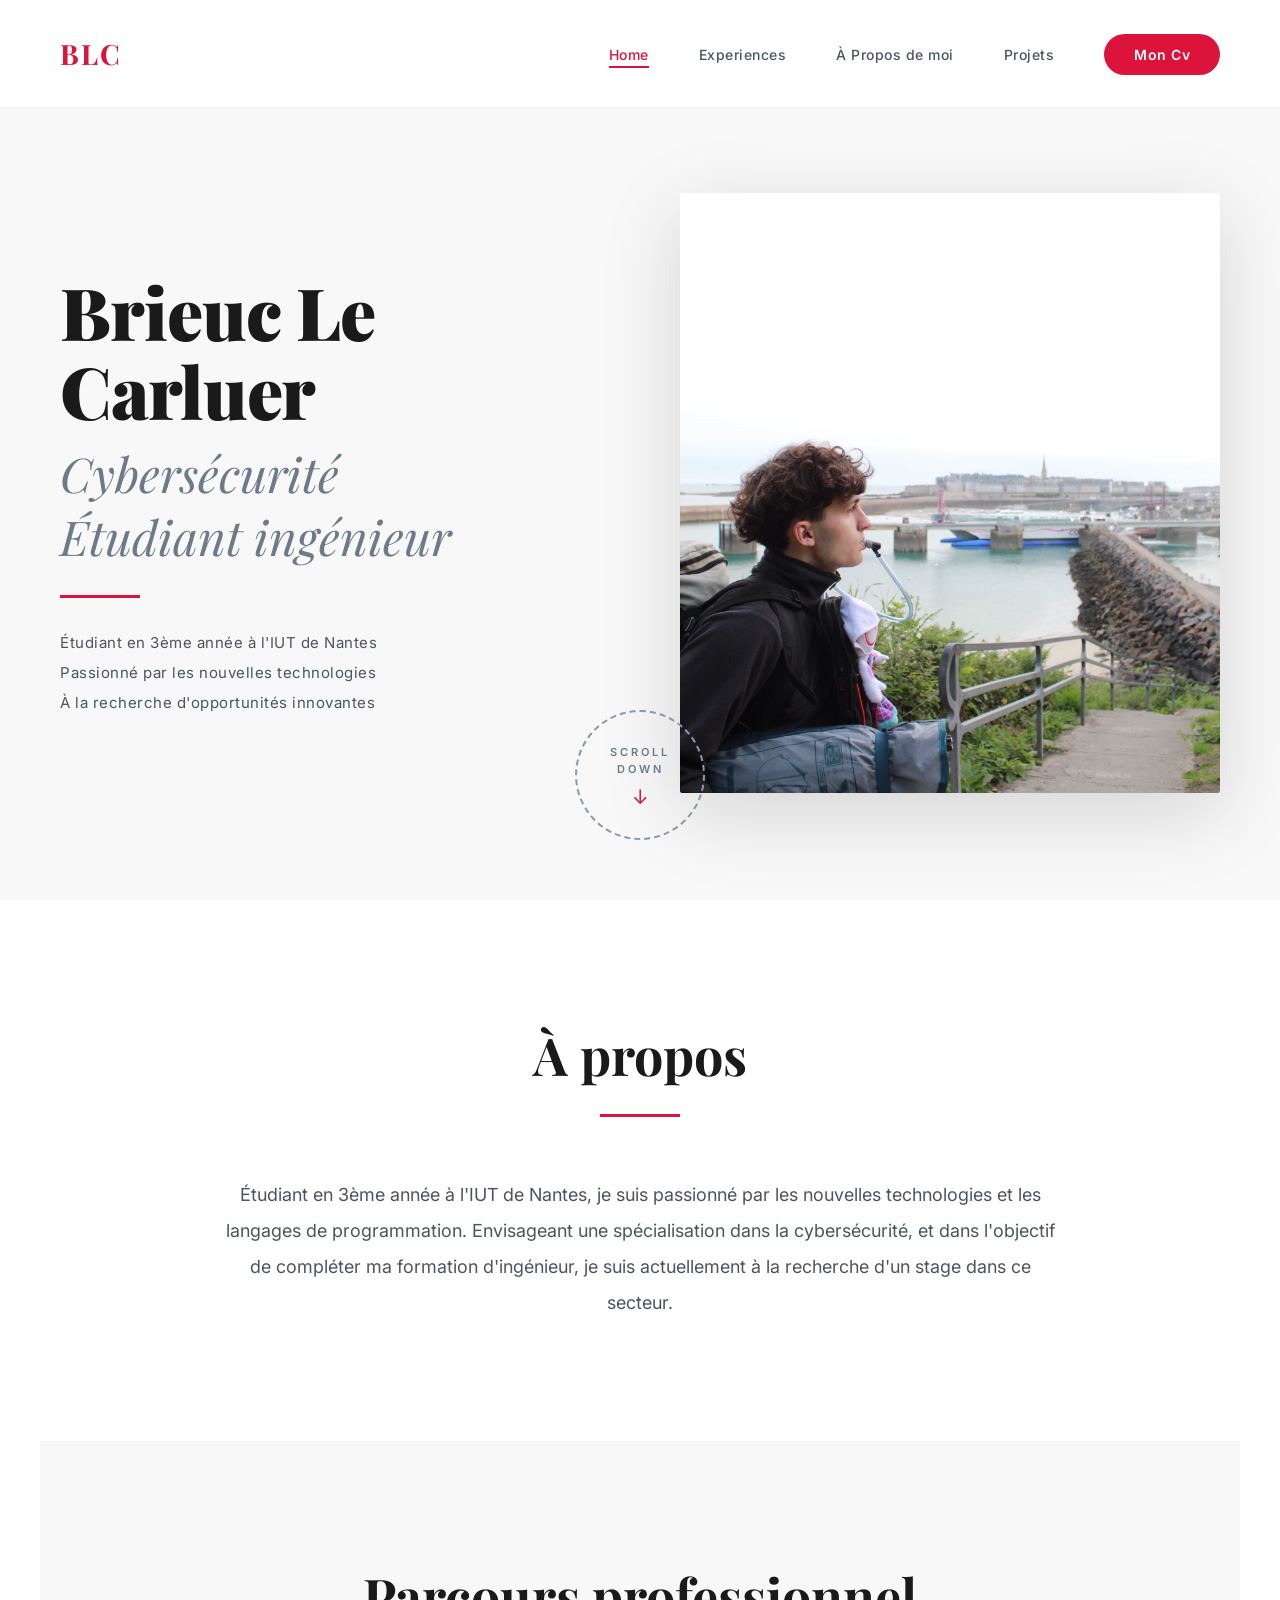
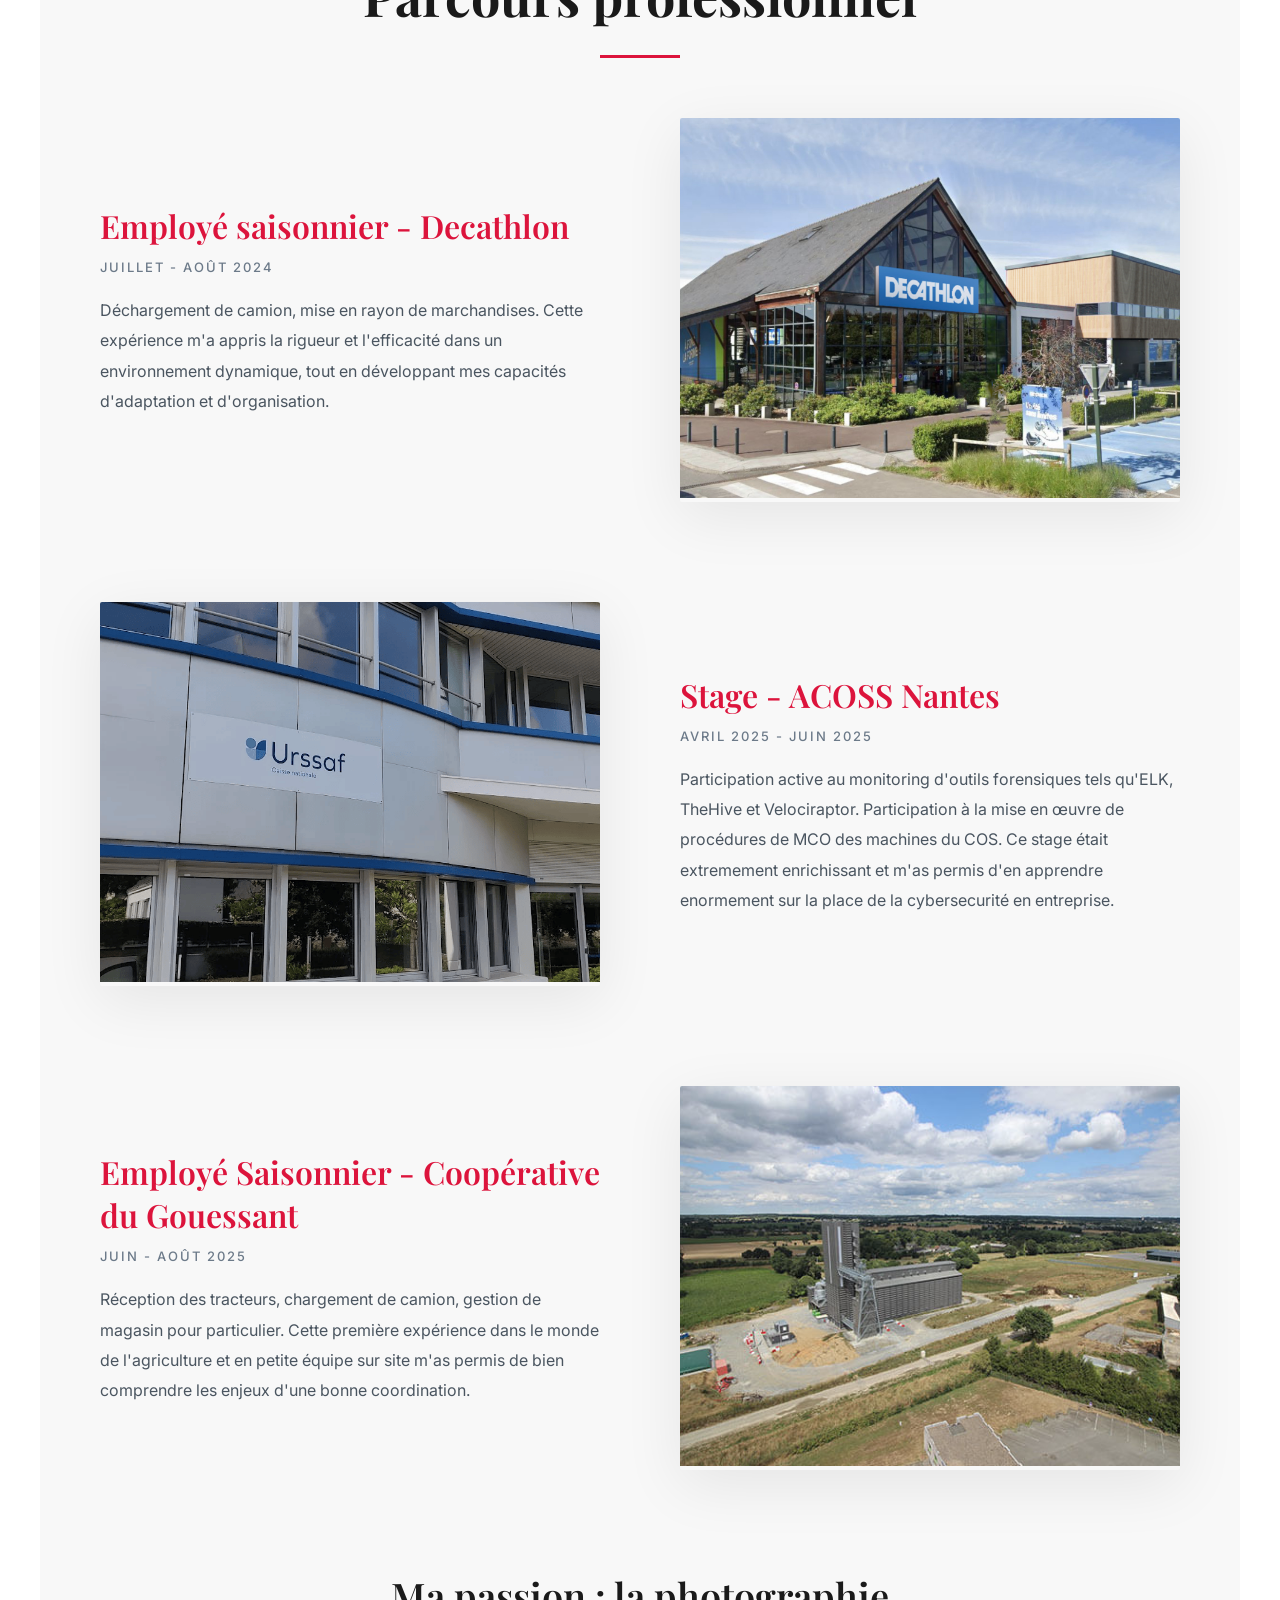
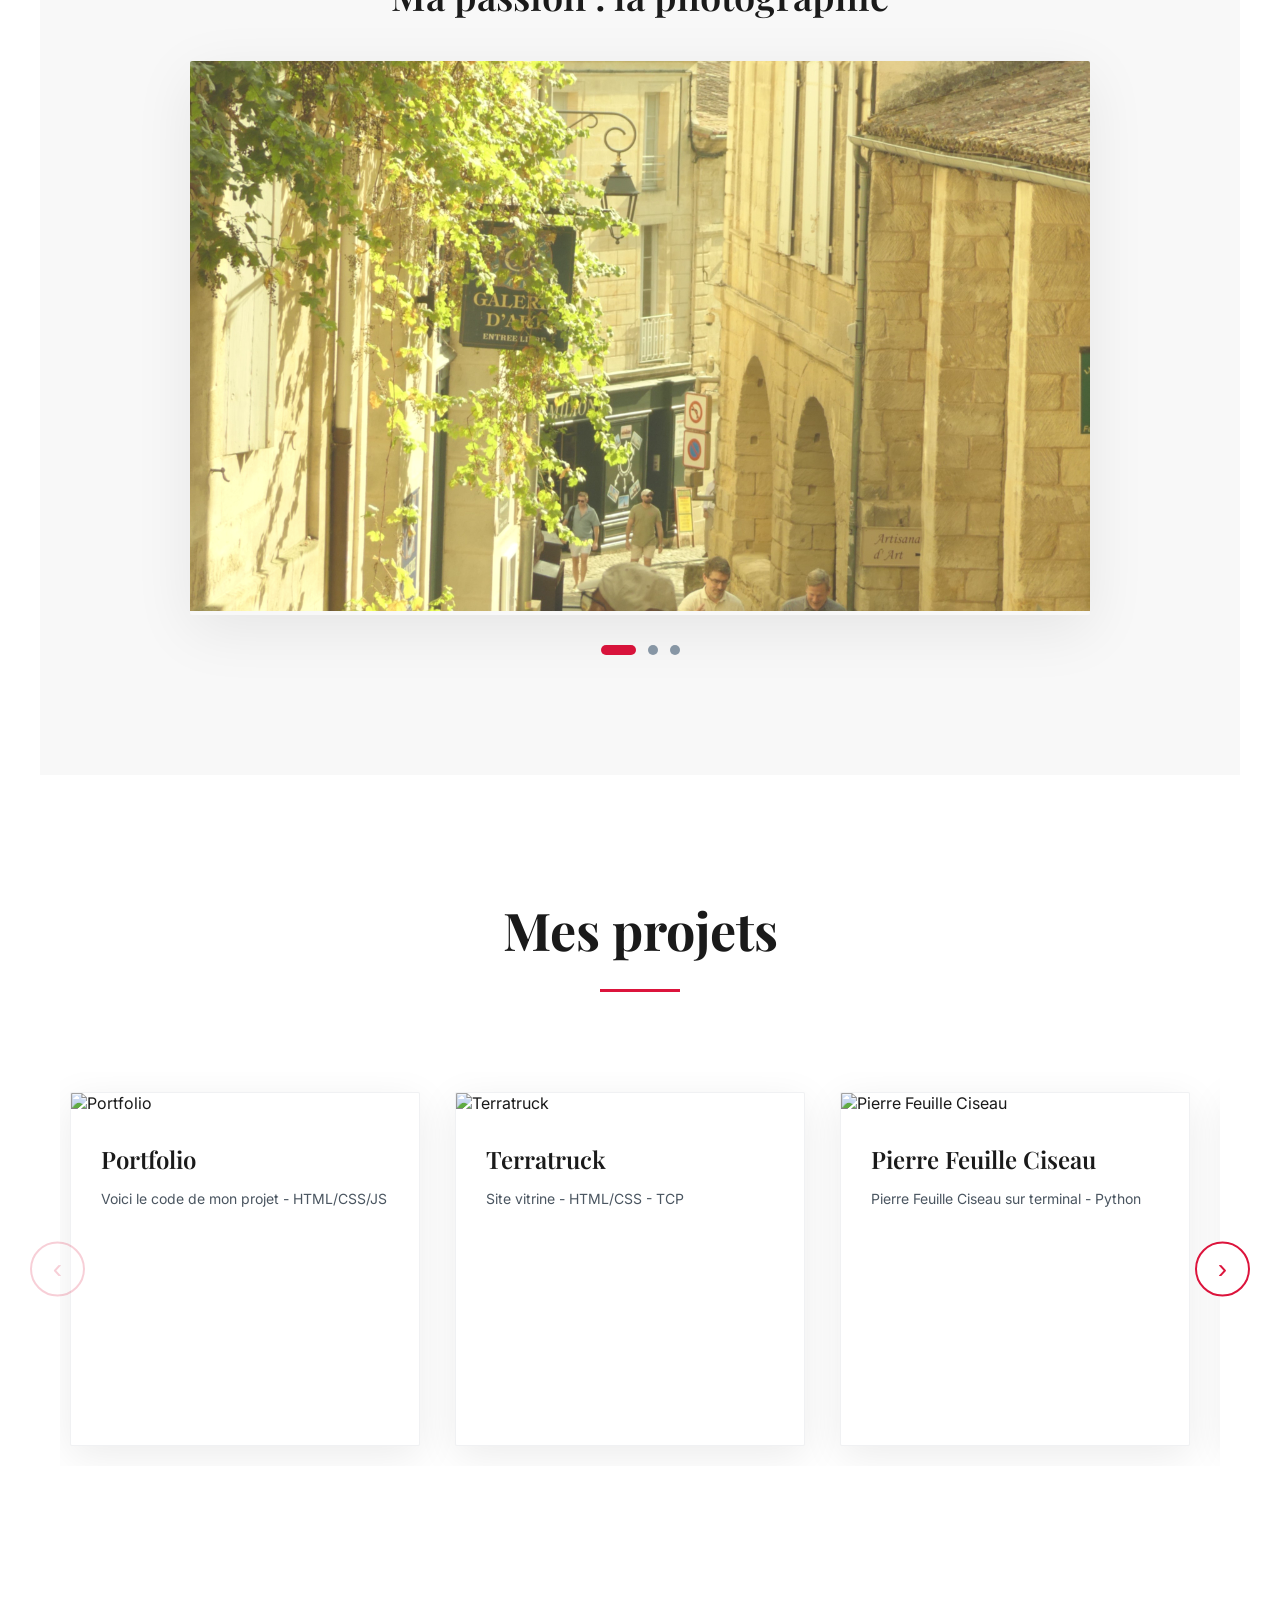
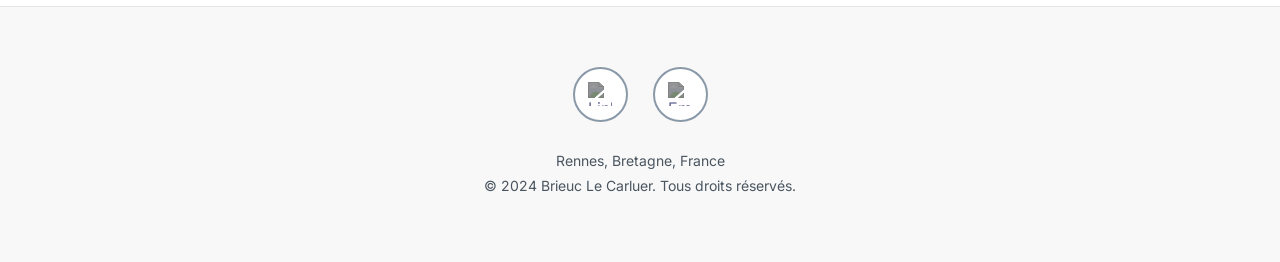
==== commit a776b31b: "Jeu de la vie sur la hero page bientôt" ====
--- a/index.html
+++ b/index.html
@@ -10,41 +10,51 @@
 <body>
     <header id="header">
         <nav>
-            <div class="logo">BLC</div>
+            <a href="#hero" class="logo">BLC</a>
             <div class="burger" id="burger">
                 <span></span>
                 <span></span>
                 <span></span>
             </div>
             <ul id="nav-menu">
-                <li><a href="#hero">Accueil</a></li>
-                <li><a href="#presentation">À propos</a></li>
-                <li><a href="#parcours">Parcours</a></li>
+                <li><a href="#hero" class="active">Home</a></li>
+                <li><a href="#parcours">Experiences</a></li>
+                <li><a href="#presentation">À Propos de moi</a></li>
                 <li><a href="#projets">Projets</a></li>
+                <li><a href="assets/CV.pdf" class="discover-btn">Mon Cv</a></li>
             </ul>
         </nav>
     </header>
 
-    <section id="hero">
-        <div class="hero-content">
-            <div class="hero-text">
-                <h1>BRIEUC<br>LE CARLUER</h1>
-                <h2>Étudiant ingénieur en Informatique à l'IUT de Nantes</h2>
-                <p>"The computer was born to solve problems that did not exist before."</p>
-                <a href="assets/CV.pdf" class="btn-cv">Télécharger mon CV</a>
-            </div>
-            <div class="hero-image">
-              <a href="https://www.linkedin.com/in/brieuc-le-carluer-115844304/">
-                <img src="assets/IMG_2541.jpeg" alt="Brieuc Le Carluer">
-              </a>
-                 
+     <section id="hero">
+        <div class="hero-container">
+            <div class="hero-text-zone">
+                <h1 class="hero-title">Brieuc Le Carluer</h1>
+                <h2 class="hero-subtitle">Cybersécurité</h2>
+                <h2 class="hero-subtitle">Étudiant ingénieur</h2>
+                <div class="hero-divider"></div>
+                <p class="hero-tagline">Étudiant en 3ème année à l'IUT de Nantes</p>
+                <p class="hero-tagline">Passionné par les nouvelles technologies</p>
+                <p class="hero-tagline">À la recherche d'opportunités innovantes</p>
+            </div>
+            <div class="hero-image-zone">
+                <img src="assets/stmalo.jpeg" alt="Brieuc Le Carluer">
+            </div>
+        </div>
+        
+        <div class="scroll-indicator" id="scrollIndicator">
+            <div class="scroll-circle">
+                <div class="scroll-ring" id="scrollRing"></div>
+                <span class="scroll-label">SCROLL</span>
+                <span class="scroll-label">DOWN</span>
+                <div class="scroll-arrow">↓</div>
             </div>
         </div>
     </section>
 
     <section id="presentation">
         <h2 class="section-title">À propos</h2>
-        <p>Étudiant en 3ème année à l'IUT de Nantes, je suis passionné par les nouvelles technologies et les langages de programmation. Envisageant une spécialisation dans la cybersecurité, et dans l'objectif de compléter ma formation d'ingénieur, je suis actuellement à la recherche d'un stage dans ce secteur.</p>
+        <p>Étudiant en 3ème année à l'IUT de Nantes, je suis passionné par les nouvelles technologies et les langages de programmation. Envisageant une spécialisation dans la cybersécurité, et dans l'objectif de compléter ma formation d'ingénieur, je suis actuellement à la recherche d'un stage dans ce secteur.</p>
     </section>
 
     <section id="parcours">
@@ -79,7 +89,7 @@
             <div class="experience-content">
                 <h3>Employé Saisonnier - Coopérative du Gouessant</h3>
                 <div class="date">Juin - Août 2025</div>
-                <p>Réception des tracteurs, chargement de camion, gestion de magasin pour particulier. Cette première expérience dans le monde de l'agriculture et en petite équipe sur site m'as permis de bien comprendre les enjeux d'une bonne coordination, tout en développant mes compétences en service client et en soulignant l'importance du travail en autonomie quand il s'agit de gérer des tâches variées.</p>
+                <p>Réception des tracteurs, chargement de camion, gestion de magasin pour particulier. Cette première expérience dans le monde de l'agriculture et en petite équipe sur site m'as permis de bien comprendre les enjeux d'une bonne coordination.</p>
             </div>
         </div>
 
@@ -90,7 +100,7 @@
                     <img id="travelImage" src="assets/stemilion.jpeg" alt="Voyage">
                     <div class="travel-overlay">
                         <h4 id="travelTitle">Exploration urbaine</h4>
-                        <p id="travelDescription">Découvrir de nouvelles villes, seul ou entre amis, pour s'immerger dans différentes cultures et architectures. Ma préférée restera l'architecture romaine.</p>
+                        <p id="travelDescription">Découvrir de nouvelles villes, seul ou entre amis, pour s'immerger dans différentes cultures et architectures.</p>
                     </div>
                 </div>
             </div>
@@ -132,13 +142,6 @@
                         </div>
                     </div>
 
-                    <div class="project-card" onclick="window.open('https://github.com/brieuclecarluer/Chatbot-avec-API','_blank')">
-                        <div class="project-content">
-                            <h3>Chatbot-avec-API</h3>
-                            <p>Chatbot - Pas d'API - Python</p>
-                        </div>
-                    </div>
-
                     <div class="project-card" onclick="window.open('https://github.com/brieuclecarluer/Quadtree','_blank')">
                         <img src="assets/projets/golang.png" alt="Quadtree" class="project-image">
                         <div class="project-content">
@@ -163,11 +166,18 @@
                         </div>
                     </div>
 
-                    <div class="project-card" onclick="window.open('https://github.com/brieuclecarluer/Kad','_blank')">
-                        <img src="assets/projets/kad.png" alt="Kad" class="project-image">
-                        <div class="project-content">
-                            <h3>Kad</h3>
-                            <p>Jeu - JS</p>
+                    <div class="project-card" onclick="window.open('https://github.com/brieuclecarluer/MicroService_Scan_Ordonnance-','_blank')">
+                        <img src="assets/projets/OCR.png" alt="OCR" class="project-image">
+                        <div class="project-content">
+                            <h3>Scanneur d'ordonance</h3>
+                            <p>Projet Scolaire - Spring Boot</p>
+                        </div>
+                    </div>
+
+                    <div class="project-card" onclick="window.open('https://github.com/brieuclecarluer/','_blank')">
+                        <div class="project-content">
+                            <h3>Poké-mod - à venir</h3>
+                            <p>Jeu - C - Mod</p>
                         </div>
                     </div>
                 </div>
--- a/main.css
+++ b/main.css
@@ -1,652 +1,764 @@
-@import url('https://fonts.googleapis.com/css2?family=Inter:wght@300;400;600;700&display=swap');
-
-* {
-    margin: 0;
-    padding: 0;
-    box-sizing: border-box;
-}
-
-:root {
-    --primary: #0a192f;
-    --secondary: #0e1b34;
-    --accent: #ab3994;
-    --blue: #a84995;
-    --text: #8892b0;
-    --light: #ccd6f6;
-}
-
-body {
-    font-family: 'Inter', sans-serif;
-    background: linear-gradient(to bottom, var(--primary), var(--secondary));
-    color: var(--text);
-    overflow-x: hidden;
-}
-
-/* Header et nav */
-header {
-    position: fixed;
-    top: 0;
-    width: 100%;
-    padding: 20px 50px;
-    background: rgba(10, 25, 47, 0.95);
-    backdrop-filter: blur(10px);
-    z-index: 1000;
-    transition: all 0.3s ease;
-}
-
-header.scrolled {
-    padding: 15px 50px;
-    box-shadow: 0 5px 30px rgba(0, 0, 0, 0.3);
-}
-
-nav {
-    display: flex;
-    justify-content: space-between;
-    align-items: center;
-    max-width: 1400px;
-    margin: 0 auto;
-}
-
-.logo {
-    font-size: 24px;
-    font-weight: 700;
-    color: var(--accent);
-    z-index: 1001;
-}
-
-nav ul {
-    display: flex;
-    list-style: none;
-    gap: 30px;
-}
-
-nav a {
-    color: var(--light);
-    text-decoration: none;
-    font-size: 14px;
-    transition: color 0.3s;
-    position: relative;
-    padding: 5px 0;
-}
-
-nav a::after {
-    content: '';
-    position: absolute;
-    bottom: 0;
-    left: 0;
-    width: 0;
-    height: 2px;
-    background: var(--accent);
-    transition: width 0.3s ease;
-}
-
-nav a:hover {
-    color: var(--accent);
-}
-
-nav a:hover::after {
-    width: 100%;
-}
-
-/* Burger Menu */
-.burger {
-    display: none;
-    flex-direction: column;
-    gap: 5px;
-    cursor: pointer;
-    z-index: 1001;
-}
-
-.burger span {
-    width: 25px;
-    height: 3px;
-    background: var(--accent);
-    transition: all 0.3s ease;
-    border-radius: 2px;
-}
-
-.burger.active span:nth-child(1) {
-    transform: rotate(45deg) translate(8px, 8px);
-}
-
-.burger.active span:nth-child(2) {
-    opacity: 0;
-    transform: translateX(-20px);
-}
-
-.burger.active span:nth-child(3) {
-    transform: rotate(-45deg) translate(8px, -8px);
-}
-
-/* Hero Section */
-#hero {
-    min-height: 100vh;
-    display: flex;
-    align-items: center;
-    justify-content: center;
-    padding: 100px 50px 50px;
-}
-
-.hero-content {
-    display: flex;
-    align-items: center;
-    gap: 80px;
-    max-width: 1200px;
-    width: 100%;
-}
-
-.hero-text {
-    flex: 1;
-    opacity: 0;
-    animation: fadeInUp 1s ease forwards;
-}
-
-.hero-text h1 {
-    font-size: 72px;
-    color: var(--light);
-    font-weight: 700;
-    margin-bottom: 10px;
-    line-height: 1.1;
-}
-
-.hero-text h2 {
-    font-size: 24px;
-    color: var(--blue);
-    font-weight: 400;
-    margin-bottom: 20px;
-}
-
-.hero-text p {
-    font-size: 18px;
-    color: var(--text);
-    margin-bottom: 30px;
-    font-style: italic;
-}
-
-.btn-cv {
-    display: inline-block;
-    padding: 15px 40px;
-    background: transparent;
-    color: var(--accent);
-    border: 2px solid var(--accent);
-    border-radius: 5px;
-    text-decoration: none;
-    font-size: 16px;
-    transition: all 0.3s;
-    position: relative;
-    overflow: hidden;
-}
-
-.btn-cv::before {
-    content: '';
-    position: absolute;
-    top: 0;
-    left: -100%;
-    width: 100%;
-    height: 100%;
-    background: var(--accent);
-    transition: left 0.3s;
-    z-index: -1;
-}
-
-.btn-cv:hover::before {
-    left: 0;
-}
-
-.btn-cv:hover {
-    color: var(--primary);
-}
-
-.hero-image {
-    flex: 1;
-    opacity: 0;
-    animation: fadeInUp 1s ease 0.3s forwards;
-}
-
-.hero-image img {
-    width: 100%;
-    max-width: 400px;
-    border-radius: 20px;
-    box-shadow: 0px 0px 40px rgba(0, 0, 0, 0.231);
-    transition: all 1s ease; 
-}
-
-.hero-image img:hover {
-    transform: translateY(-10px);
-    box-shadow: 0px 0px 40px rgba(202, 72, 172, 0.817);
-}
-@keyframes fadeInUp {
-    to {
-        opacity: 1;
-        transform: translateY(0);
-    }
-}
-
-.hero-text, .hero-image {
-    transform: translateY(30px);
-}
-
-/* Presentation Section */
-#presentation {
-    padding: 100px 50px;
-    max-width: 1200px;
-    margin: 0 auto;
-}
-
-.section-title {
-    font-size: 48px;
-    color: var(--light);
-    margin-bottom: 50px;
-    text-align: center;
-    position: relative;
-}
-
-.section-title::after {
-    content: '';
-    display: block;
-    width: 100px;
-    height: 3px;
-    background: var(--accent);
-    margin: 20px auto;
-}
-
-#presentation p {
-    font-size: 18px;
-    line-height: 1.8;
-    color: var(--text);
-    text-align: center;
-    max-width: 800px;
-    margin: 0 auto;
-}
-
-/* Parcours Section */
-#parcours {
-    padding: 100px 50px;
-    max-width: 1200px;
-    margin: 0 auto;
-}
-
-.experience-item {
-    display: flex;
-    align-items: center;
-    gap: 60px;
-    margin-bottom: 100px;
-    opacity: 0;
-    transform: translateY(50px);
-    transition: all 0.6s ease;
-}
-
-.experience-item.visible {
-    opacity: 1;
-    transform: translateY(0);
-}
-
-.experience-item:nth-child(even) {
-    flex-direction: row-reverse;
-}
-
-.experience-image {
-    flex: 1;
-    position: relative;
-    overflow: hidden;
-    border-radius: 15px;
-    box-shadow: 0 10px 50px rgba(0, 0, 0, 0.3);
-}
-
-.experience-image img {
-    width: 100%;
-    height: 350px;
-    object-fit: cover;
-    transition: transform 0.5s;
-}
-
-.experience-image:hover img {
-    transform: scale(1.1);
-}
-
-.experience-content {
-    flex: 1;
-}
-
-.experience-content h3 {
-    font-size: 28px;
-    color: var(--accent);
-    margin-bottom: 10px;
-}
-
-.experience-content .date {
-    font-size: 14px;
-    color: var(--blue);
-    margin-bottom: 15px;
-    text-transform: uppercase;
-    letter-spacing: 1px;
-}
-
-.experience-content p {
-    font-size: 16px;
-    line-height: 1.8;
-    color: var(--text);
-}
-
-/* Travel Section */
-.travel-section {
-    margin-top: 80px;
-    text-align: center;
-}
-
-.travel-section h3 {
-    font-size: 32px;
-    color: var(--light);
-    margin-bottom: 30px;
-}
-
-.travel-slider {
-    position: relative;
-    max-width: 800px;
-    margin: 0 auto;
-    overflow: hidden;
-    border-radius: 15px;
-}
-
-.travel-image-container {
-    position: relative;
-    cursor: pointer;
-}
-
-.travel-image-container img {
-    width: 100%;
-    height: 500px;
-    object-fit: cover;
-    transition: transform 0.3s;
-}
-
-.travel-overlay {
-    position: absolute;
-    bottom: 0;
-    left: 0;
-    right: 0;
-    background: linear-gradient(to top, rgba(10, 25, 47, 0.95), transparent);
-    padding: 40px;
-    transform: translateY(100%);
-    transition: transform 0.5s;
-}
-
-.travel-image-container:hover .travel-overlay {
-    transform: translateY(0);
-}
-
-.travel-overlay h4 {
-    color: var(--accent);
-    font-size: 24px;
-    margin-bottom: 10px;
-}
-
-.travel-overlay p {
-    color: var(--light);
-    font-size: 16px;
-}
-
-.travel-nav {
-    display: flex;
-    justify-content: center;
-    gap: 10px;
-    margin-top: 20px;
-}
-
-.travel-dot {
-    width: 12px;
-    height: 12px;
-    border-radius: 50%;
-    background: var(--text);
-    cursor: pointer;
-    transition: all 0.3s;
-}
-
-.travel-dot.active {
-    background: var(--accent);
-    width: 30px;
-    border-radius: 6px;
-}
-
-/* Projects Section */
-#projets {
-    padding: 100px 50px;
-    max-width: 1400px;
-    margin: 0 auto;
-}
-
-.projects-carousel {
-    position: relative;
-    padding: 20px 0;
-}
-
-.projects-wrapper {
-    overflow: hidden;
-    padding: 20px 0;
-}
-
-.projects-track {
-    display: flex;
-    gap: 30px;
-    transition: transform 0.5s ease;
-    padding: 0 10px;
-}
-
-.project-card {
-    min-width: 350px;
-    background: var(--secondary);
-    border-radius: 15px;
-    overflow: hidden;
-    box-shadow: 0 10px 30px rgba(0, 0, 0, 0.3);
-    transition: all 0.3s;
-    cursor: pointer;
-}
-
-.project-card:hover {
-    transform: translateY(-10px);
-    box-shadow: 0 15px 50px rgba(202, 72, 172, 0.2);
-}
-
-.project-image {
-    width: 100%;
-    height: 200px;
-    object-fit: cover;
-}
-
-.project-content {
-    padding: 25px;
-}
-
-.project-content h3 {
-    color: var(--light);
-    font-size: 22px;
-    margin-bottom: 10px;
-}
-
-.project-content p {
-    color: var(--text);
-    font-size: 14px;
-    line-height: 1.6;
-}
-
-.carousel-nav {
-    position: absolute;
-    top: 50%;
-    transform: translateY(-50%);
-    width: 50px;
-    height: 50px;
-    background: var(--accent);
-    color: var(--primary);
-    border: none;
-    border-radius: 50%;
-    font-size: 24px;
-    cursor: pointer;
-    transition: all 0.3s;
-    z-index: 10;
-}
-
-.carousel-nav:hover {
-    background: var(--light);
-    transform: translateY(-50%) scale(1.1);
-}
-
-.carousel-nav.prev {
-    left: -25px;
-}
-
-.carousel-nav.next {
-    right: -25px;
-}
-
-.carousel-nav:disabled {
-    opacity: 0.3;
-    cursor: not-allowed;
-}
-
-/* Footer */
-footer {
-    background: var(--primary);
-    padding: 50px;
-    text-align: center;
-    border-top: 1px solid var(--secondary);
-}
-
-.social-links {
-    display: flex;
-    justify-content: center;
-    gap: 30px;
-    margin-bottom: 30px;
-}
-
-.social-links a {
-    display: flex;
-    align-items: center;
-    justify-content: center;
-    width: 50px;
-    height: 50px;
-    background: var(--secondary);
-    border-radius: 50%;
-    transition: all 0.3s;
-}
-
-.social-links a:hover {
-    background: var(--accent);
-    transform: translateY(-5px);
-}
-
-.social-links img {
-    width: 24px;
-    height: 24px;
-    filter: invert(1);
-}
-
-footer p {
-    color: var(--text);
-    font-size: 14px;
-    margin: 5px 0;
-}
-
-/* Responsive */
-@media (max-width: 768px) {
-    header {
-        padding: 15px 20px;
-    }
-
-    nav ul {
-        position: fixed;
-        top: 0;
-        right: -100%;
-        height: 100vh;
-        width: 70%;
-        max-width: 300px;
-        background: var(--secondary);
-        flex-direction: column;
-        justify-content: center;
-        align-items: center;
-        padding: 20px;
-        transition: right 0.5s cubic-bezier(0.68, -0.55, 0.265, 1.55);
-        box-shadow: -5px 0 30px rgba(0, 0, 0, 0.5);
-    }
-
-    nav ul.active {
-        right: 0;
-    }
-
-    nav ul li {
-        opacity: 0;
-        transform: translateX(50px);
-        transition: all 0.3s ease;
-    }
-
-    nav ul.active li {
-        opacity: 1;
-        transform: translateX(0);
-    }
-
-    nav ul.active li:nth-child(1) {
-        transition-delay: 0.1s;
-    }
-
-    nav ul.active li:nth-child(2) {
-        transition-delay: 0.2s;
-    }
-
-    nav ul.active li:nth-child(3) {
-        transition-delay: 0.3s;
-    }
-
-    nav ul.active li:nth-child(4) {
-        transition-delay: 0.4s;
-    }
-
-    nav a {
-        font-size: 20px;
-    }
-
-    .burger {
-        display: flex;
-    }
-
-    #hero {
-        padding: 100px 20px 50px;
-    }
-
-    .hero-content {
-        flex-direction: column;
-        gap: 40px;
-    }
-
-    .hero-text h1 {
-        font-size: 48px;
-    }
-
-    .hero-text h2 {
-        font-size: 20px;
-    }
-
-    #presentation, #parcours, #projets {
-        padding: 80px 20px;
-    }
-
-    .section-title {
-        font-size: 36px;
-    }
-
-    .experience-item,
-    .experience-item:nth-child(even) {
-        flex-direction: column;
-        gap: 30px;
-    }
-
-    .project-card {
-        min-width: 280px;
-    }
-
-    .carousel-nav.prev {
-        left: 10px;
-    }
-
-    .carousel-nav.next {
-        right: 10px;
-    }
-}+        @import url('https://fonts.googleapis.com/css2?family=Playfair+Display:wght@400;600;700;900&family=Inter:wght@300;400;500;600&display=swap');
+
+        * {
+            margin: 0;
+            padding: 0;
+            box-sizing: border-box;
+        }
+
+        :root {
+            --white: #ffffff;
+            --off-white: #f8f8f8;
+            --cream: #fafafa;
+            --crimson: #dc143c;
+            --deep-red: #a01020;
+            --steel: #6c7a89;
+            --steel-light: #8a99a8;
+            --dark-steel: #4a5560;
+            --black: #1a1a1a;
+            --shadow: rgba(0, 0, 0, 0.1);
+        }
+
+        body {
+            font-family: 'Inter', sans-serif;
+            background: var(--white);
+            color: var(--black);
+            overflow-x: hidden;
+        }
+
+        header {
+            position: fixed;
+            top: 0;
+            width: 100%;
+            padding: 25px 60px;
+            background: rgba(255, 255, 255, 0.95);
+            backdrop-filter: blur(20px);
+            z-index: 1000;
+            transition: all 0.4s ease;
+            border-bottom: 1px solid rgba(108, 122, 137, 0.1);
+        }
+
+        header.scrolled {
+            padding: 18px 60px;
+            background: rgba(255, 255, 255, 0.98);
+            box-shadow: 0 5px 30px rgba(220, 20, 60, 0.08);
+        }
+
+        nav {
+            display: flex;
+            justify-content: space-between;
+            align-items: center;
+            max-width: 1400px;
+            margin: 0 auto;
+        }
+
+        .logo {
+            font-size: 28px;
+            font-weight: 700;
+            color: var(--crimson);
+            z-index: 1001;
+            text-decoration: none;
+            font-family: 'Playfair Display', serif;
+            letter-spacing: 2px;
+        }
+
+        nav ul {
+            display: flex;
+            list-style: none;
+            gap: 50px;
+        }
+
+        nav a {
+            color: var(--dark-steel);
+            text-decoration: none;
+            font-size: 14px;
+            font-weight: 500;
+            transition: all 0.3s;
+            position: relative;
+            padding: 10px 0;
+            letter-spacing: 0.5px;
+        }
+
+        nav a:hover {
+            color: var(--crimson);
+        }
+
+        nav a::after {
+            content: '';
+            position: absolute;
+            bottom: 5px;
+            left: 0;
+            width: 0;
+            height: 2px;
+            background: var(--crimson);
+            transition: width 0.3s ease;
+        }
+
+        nav a:hover::after {
+            width: 100%;
+        }
+
+        nav a.active {
+            color: var(--crimson);
+        }
+
+        nav a.active::after {
+            width: 100%;
+        }
+
+        .discover-btn {
+            background: var(--crimson);
+            color: var(--white);
+            padding: 12px 30px;
+            border-radius: 30px;
+            font-weight: 600;
+            transition: all 0.3s;
+            letter-spacing: 0.5px;
+        }
+
+        .discover-btn::after {
+            display: none;
+        }
+
+        .discover-btn:hover {
+            transform: translateY(-2px);
+            box-shadow: 0 8px 25px rgba(220, 20, 60, 0.3);
+            background: var(--deep-red);
+        }
+
+        .burger {
+            display: none;
+            flex-direction: column;
+            gap: 6px;
+            cursor: pointer;
+            z-index: 1001;
+        }
+
+        .burger span {
+            width: 28px;
+            height: 2px;
+            background: var(--black);
+            transition: all 0.3s ease;
+            border-radius: 2px;
+        }
+
+        #hero {
+            min-height: 100vh;
+            display: flex;
+            align-items: center;
+            justify-content: center;
+            position: relative;
+            overflow: hidden;
+            background: var(--off-white);
+            padding-top: 90px;
+        }
+
+        .hero-container {
+            display: flex;
+            align-items: center;
+            justify-content: space-between;
+            max-width: 1400px;
+            width: 100%;
+            padding: 0 60px;
+            gap: 80px;
+        }
+
+        .hero-text-zone {
+            flex: 1;
+            max-width: 600px;
+            z-index: 2;
+        }
+
+        .hero-image-zone {
+            flex: 1;
+            max-width: 600px;
+            position: relative;
+        }
+
+        .hero-image-zone img {
+            width: 100%;
+            height: 600px;
+            object-fit: cover;
+            border-radius: 2px;
+            box-shadow: 0 20px 80px rgba(0, 0, 0, 0.15);
+            filter: grayscale(10%);
+            transition: all 0.4s ease;
+        }
+
+        .hero-image-zone img:hover {
+            filter: grayscale(0%);
+            transform: scale(1.02);
+        }
+
+        .hero-title {
+            font-family: 'Playfair Display', serif;
+            font-size: 72px;
+            font-weight: 900;
+            color: var(--black);
+            margin-bottom: 15px;
+            line-height: 1.1;
+            letter-spacing: -1px;
+        }
+
+        .hero-subtitle {
+            font-family: 'Playfair Display', serif;
+            font-size: 48px;
+            font-weight: 400;
+            color: var(--steel);
+            margin-bottom: 5px;
+            line-height: 1.2;
+            font-style: italic;
+        }
+
+        .hero-divider {
+            width: 80px;
+            height: 3px;
+            background: var(--crimson);
+            margin: 30px 0;
+        }
+
+        .hero-tagline {
+            font-size: 15px;
+            color: var(--dark-steel);
+            line-height: 2;
+            font-weight: 400;
+            letter-spacing: 0.5px;
+        }
+
+        .scroll-indicator {
+            position: absolute;
+            bottom: 60px;
+            left: 50%;
+            transform: translateX(-50%);
+            z-index: 3;
+            cursor: pointer;
+            transition: opacity 0.3s;
+        }
+
+        .scroll-indicator.hidden {
+            opacity: 0;
+            pointer-events: none;
+        }
+
+        .scroll-circle {
+            position: relative;
+            width: 130px;
+            height: 130px;
+        }
+
+        .scroll-ring {
+            position: absolute;
+            top: 50%;
+            left: 50%;
+            transform: translate(-50%, -50%);
+            width: 100%;
+            height: 100%;
+            border: 2px dashed var(--steel-light);
+            border-radius: 50%;
+            transition: opacity 0.3s, transform 0.3s;
+        }
+
+        .scroll-circle .scroll-label {
+            position: absolute;
+            left: 50%;
+            transform: translateX(-50%);
+            font-size: 11px;
+            font-weight: 600;
+            letter-spacing: 3px;
+            color: var(--steel);
+        }
+
+        .scroll-circle .scroll-label:first-of-type {
+            top: 35px;
+        }
+
+        .scroll-circle .scroll-label:last-of-type {
+            top: 52px;
+        }
+
+        .scroll-arrow {
+            position: absolute;
+            top: 75px;
+            left: 50%;
+            transform: translateX(-50%);
+            font-size: 20px;
+            color: var(--crimson);
+            animation: bounce 2s infinite;
+        }
+
+        @keyframes bounce {
+            0%, 20%, 50%, 80%, 100% {
+                transform: translateX(-50%) translateY(0);
+            }
+            40% {
+                transform: translateX(-50%) translateY(8px);
+            }
+            60% {
+                transform: translateX(-50%) translateY(4px);
+            }
+        }
+
+        section {
+            position: relative;
+            z-index: 1;
+        }
+
+        #presentation {
+            padding: 120px 60px;
+            max-width: 1200px;
+            margin: 0 auto;
+            background: var(--white);
+        }
+
+        .section-title {
+            font-family: 'Playfair Display', serif;
+            font-size: 52px;
+            color: var(--black);
+            margin-bottom: 60px;
+            text-align: center;
+            position: relative;
+            font-weight: 700;
+        }
+
+        .section-title::after {
+            content: '';
+            display: block;
+            width: 80px;
+            height: 3px;
+            background: var(--crimson);
+            margin: 25px auto;
+        }
+
+        #presentation p {
+            font-size: 18px;
+            line-height: 2;
+            color: var(--dark-steel);
+            text-align: center;
+            max-width: 850px;
+            margin: 0 auto;
+        }
+
+        #parcours {
+            padding: 120px 60px;
+            max-width: 1200px;
+            margin: 0 auto;
+            background: var(--off-white);
+        }
+
+        .experience-item {
+            display: flex;
+            align-items: center;
+            gap: 80px;
+            margin-bottom: 100px;
+            opacity: 0;
+            transform: translateY(50px);
+            transition: all 0.8s ease;
+        }
+
+        .experience-item.visible {
+            opacity: 1;
+            transform: translateY(0);
+        }
+
+        .experience-item:nth-child(even) {
+            flex-direction: row-reverse;
+        }
+
+        .experience-image {
+            flex: 1;
+            position: relative;
+            overflow: hidden;
+            border-radius: 2px;
+            box-shadow: 0 15px 60px rgba(0, 0, 0, 0.08);
+        }
+
+        .experience-image img {
+            width: 100%;
+            height: 380px;
+            object-fit: cover;
+            transition: transform 0.6s;
+            filter: grayscale(20%);
+        }
+
+        .experience-image:hover img {
+            transform: scale(1.05);
+            filter: grayscale(0%);
+        }
+
+        .experience-content {
+            flex: 1;
+        }
+
+        .experience-content h3 {
+            font-family: 'Playfair Display', serif;
+            font-size: 32px;
+            color: var(--crimson);
+            margin-bottom: 12px;
+            font-weight: 600;
+        }
+
+        .experience-content .date {
+            font-size: 13px;
+            color: var(--steel);
+            margin-bottom: 20px;
+            text-transform: uppercase;
+            letter-spacing: 2px;
+            font-weight: 500;
+        }
+
+        .experience-content p {
+            font-size: 16px;
+            line-height: 1.9;
+            color: var(--dark-steel);
+        }
+
+        .travel-section {
+            margin-top: 100px;
+            text-align: center;
+        }
+
+        .travel-section h3 {
+            font-family: 'Playfair Display', serif;
+            font-size: 38px;
+            color: var(--black);
+            margin-bottom: 40px;
+            font-weight: 600;
+        }
+
+        .travel-slider {
+            position: relative;
+            max-width: 900px;
+            margin: 0 auto;
+            overflow: hidden;
+            border-radius: 2px;
+            box-shadow: 0 15px 60px rgba(0, 0, 0, 0.08);
+        }
+
+        .travel-image-container {
+            position: relative;
+            cursor: pointer;
+        }
+
+        .travel-image-container img {
+            width: 100%;
+            height: 550px;
+            object-fit: cover;
+            transition: transform 0.4s;
+            filter: grayscale(10%);
+        }
+
+        .travel-image-container:hover img {
+            transform: scale(1.03);
+            filter: grayscale(0%);
+        }
+
+        .travel-overlay {
+            position: absolute;
+            bottom: 0;
+            left: 0;
+            right: 0;
+            background: linear-gradient(to top, rgba(255, 255, 255, 0.98), transparent);
+            padding: 50px 40px;
+            transform: translateY(100%);
+            transition: transform 0.5s;
+        }
+
+        .travel-image-container:hover .travel-overlay {
+            transform: translateY(0);
+        }
+
+        .travel-overlay h4 {
+            font-family: 'Playfair Display', serif;
+            color: var(--crimson);
+            font-size: 28px;
+            margin-bottom: 12px;
+            font-weight: 600;
+        }
+
+        .travel-overlay p {
+            color: var(--dark-steel);
+            font-size: 16px;
+            line-height: 1.7;
+        }
+
+        .travel-nav {
+            display: flex;
+            justify-content: center;
+            gap: 12px;
+            margin-top: 30px;
+        }
+
+        .travel-dot {
+            width: 10px;
+            height: 10px;
+            border-radius: 50%;
+            background: var(--steel-light);
+            cursor: pointer;
+            transition: all 0.3s;
+        }
+
+        .travel-dot.active {
+            background: var(--crimson);
+            width: 35px;
+            border-radius: 5px;
+        }
+
+        #projets {
+            padding: 120px 60px;
+            max-width: 1400px;
+            margin: 0 auto;
+            background: var(--white);
+        }
+
+        .projects-carousel {
+            position: relative;
+            padding: 20px 0;
+        }
+
+        .projects-wrapper {
+            overflow: hidden;
+            padding: 20px 0;
+        }
+
+        .projects-track {
+            display: flex;
+            gap: 35px;
+            transition: transform 0.5s ease;
+            padding: 0 10px;
+        }
+
+        .project-card {
+            min-width: 350px;
+            background: var(--white);
+            border-radius: 2px;
+            overflow: hidden;
+            box-shadow: 0 10px 40px rgba(0, 0, 0, 0.08);
+            transition: all 0.4s;
+            cursor: pointer;
+            border: 1px solid rgba(108, 122, 137, 0.1);
+        }
+
+        .project-card:hover {
+            transform: translateY(-8px);
+            box-shadow: 0 20px 60px rgba(220, 20, 60, 0.15);
+        }
+
+        .project-image {
+            width: 100%;
+            height: 220px;
+            object-fit: cover;
+            filter: grayscale(10%);
+            transition: all 0.4s;
+        }
+
+        .project-card:hover .project-image {
+            filter: grayscale(0%);
+        }
+
+        .project-content {
+            padding: 30px;
+        }
+
+        .project-content h3 {
+            font-family: 'Playfair Display', serif;
+            color: var(--black);
+            font-size: 24px;
+            margin-bottom: 12px;
+            font-weight: 600;
+        }
+
+        .project-content p {
+            color: var(--dark-steel);
+            font-size: 14px;
+            line-height: 1.7;
+        }
+
+        .carousel-nav {
+            position: absolute;
+            top: 50%;
+            transform: translateY(-50%);
+            width: 55px;
+            height: 55px;
+            background: var(--white);
+            color: var(--crimson);
+            border: 2px solid var(--crimson);
+            border-radius: 50%;
+            font-size: 28px;
+            cursor: pointer;
+            transition: all 0.3s;
+            z-index: 10;
+        }
+
+        .carousel-nav:hover {
+            background: var(--crimson);
+            color: var(--white);
+            transform: translateY(-50%) scale(1.08);
+        }
+
+        .carousel-nav.prev {
+            left: -30px;
+        }
+
+        .carousel-nav.next {
+            right: -30px;
+        }
+
+        .carousel-nav:disabled {
+            opacity: 0.2;
+            cursor: not-allowed;
+        }
+
+        footer {
+            background: var(--off-white);
+            padding: 60px 50px;
+            text-align: center;
+            border-top: 1px solid rgba(108, 122, 137, 0.15);
+        }
+
+        .social-links {
+            display: flex;
+            justify-content: center;
+            gap: 25px;
+            margin-bottom: 30px;
+        }
+
+        .social-links a {
+            display: flex;
+            align-items: center;
+            justify-content: center;
+            width: 55px;
+            height: 55px;
+            background: var(--white);
+            border-radius: 50%;
+            transition: all 0.3s;
+            border: 2px solid var(--steel-light);
+        }
+
+        .social-links a:hover {
+            background: var(--crimson);
+            border-color: var(--crimson);
+            transform: translateY(-5px);
+        }
+
+        .social-links img {
+            width: 24px;
+            height: 24px;
+            filter: invert(0.4);
+            transition: filter 0.3s;
+        }
+
+        .social-links a:hover img {
+            filter: invert(1);
+        }
+
+        footer p {
+            color: var(--dark-steel);
+            font-size: 14px;
+            margin: 8px 0;
+        }
+
+        @media (max-width: 768px) {
+            header {
+                padding: 20px 25px;
+            }
+
+            nav ul {
+                position: fixed;
+                top: 0;
+                right: -100%;
+                height: 100vh;
+                width: 75%;
+                max-width: 320px;
+                background: var(--white);
+                flex-direction: column;
+                justify-content: center;
+                align-items: center;
+                padding: 30px;
+                transition: right 0.5s;
+                box-shadow: -5px 0 30px rgba(0, 0, 0, 0.1);
+            }
+
+            nav ul.active {
+                right: 0;
+            }
+
+            .burger {
+                display: flex;
+            }
+
+            .burger.active span:nth-child(1) {
+                transform: rotate(45deg) translate(9px, 9px);
+            }
+
+            .burger.active span:nth-child(2) {
+                opacity: 0;
+            }
+
+            .burger.active span:nth-child(3) {
+                transform: rotate(-45deg) translate(9px, -9px);
+            }
+
+            #hero {
+                padding-top: 80px;
+            }
+
+            .hero-container {
+                flex-direction: column;
+                padding: 40px 25px;
+                gap: 40px;
+            }
+
+            .hero-image-zone {
+                order: -1;
+                max-width: 100%;
+                width: 100%;
+            }
+
+            .hero-image-zone img {
+                height: 400px;
+                border-radius: 20px;
+            }
+
+            .hero-text-zone {
+                max-width: 100%;
+                text-align: center;
+            }
+
+            .hero-title {
+                font-size: 48px;
+            }
+
+            .hero-subtitle {
+                font-size: 32px;
+            }
+
+            .hero-divider {
+                margin: 30px auto;
+            }
+
+            .experience-item,
+            .experience-item:nth-child(even) {
+                flex-direction: column;
+                gap: 30px;
+            }
+
+            .project-card {
+                min-width: 300px;
+            }
+
+            .section-title {
+                font-size: 40px;
+            }
+
+            #presentation, #parcours, #projets {
+                padding: 80px 25px;
+            }
+
+            .carousel-nav.prev {
+                left: 10px;
+            }
+
+            .carousel-nav.next {
+                right: 10px;
+            }
+        }
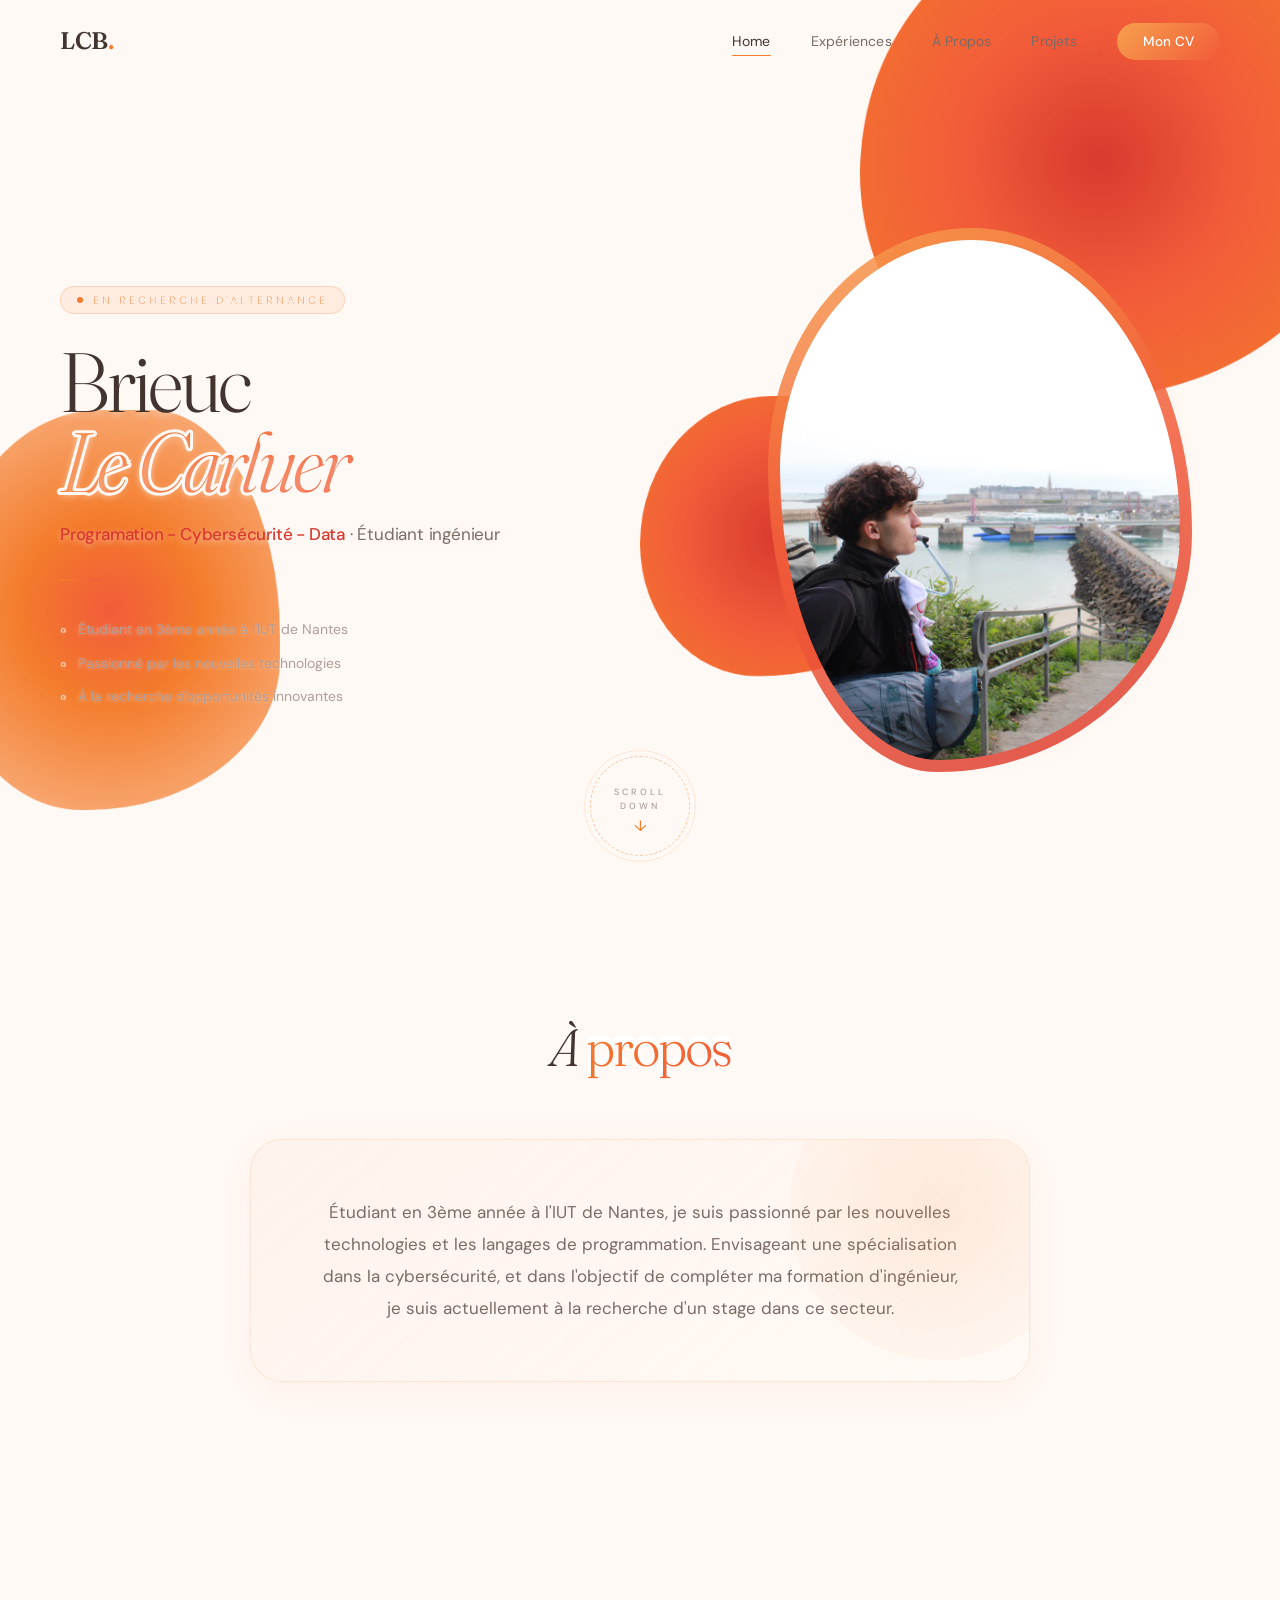
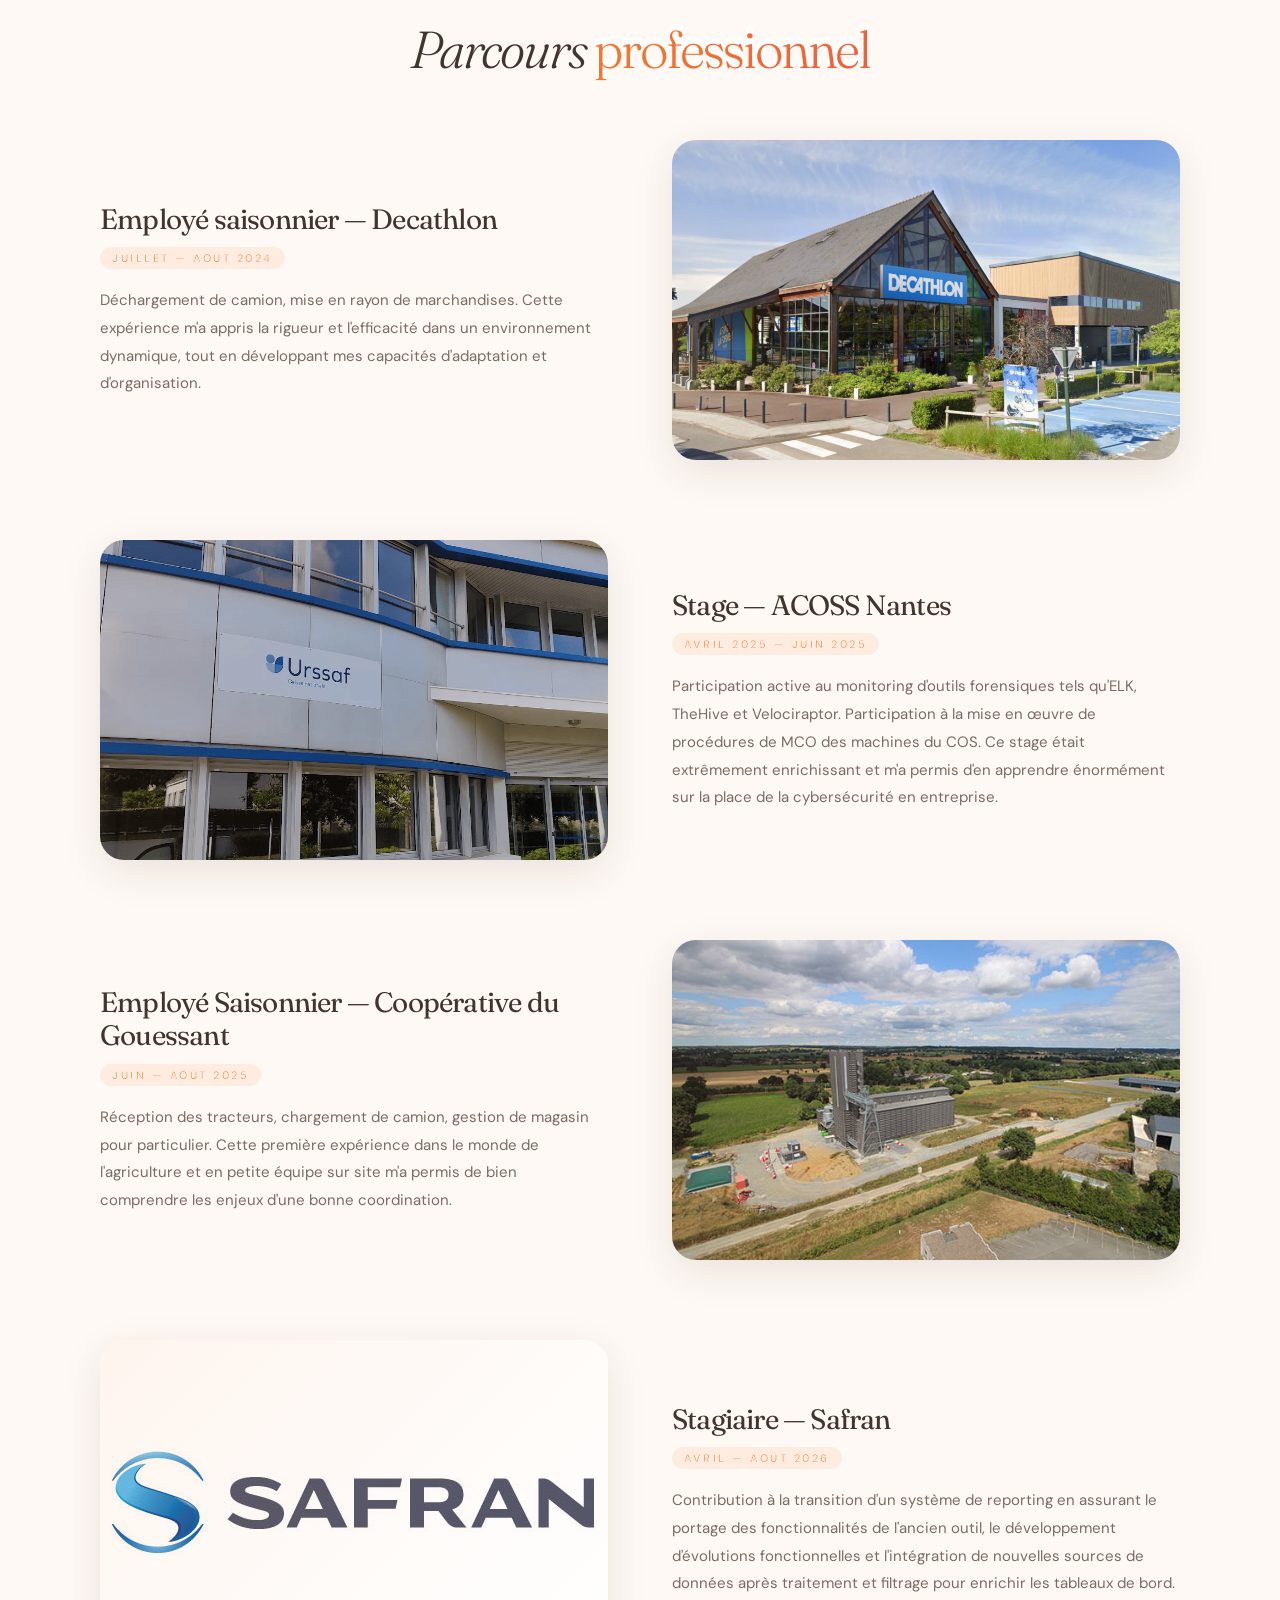
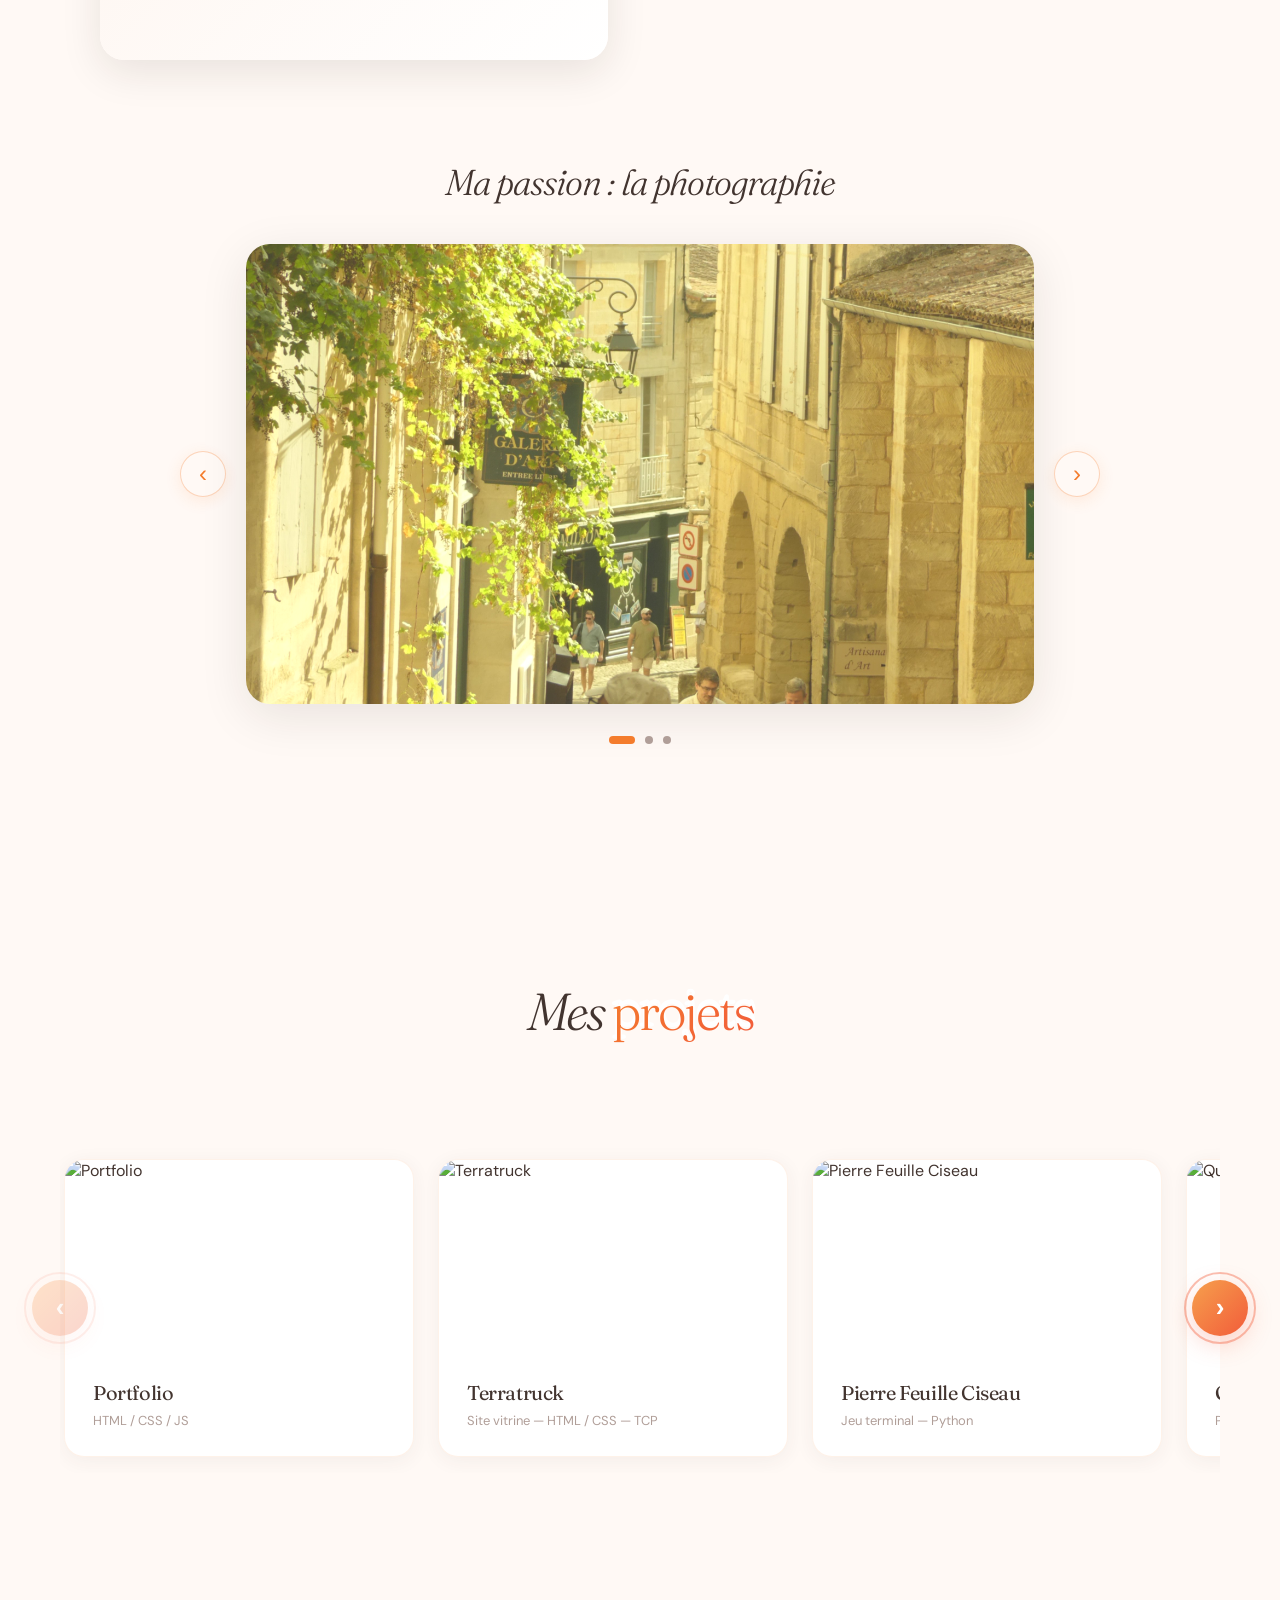
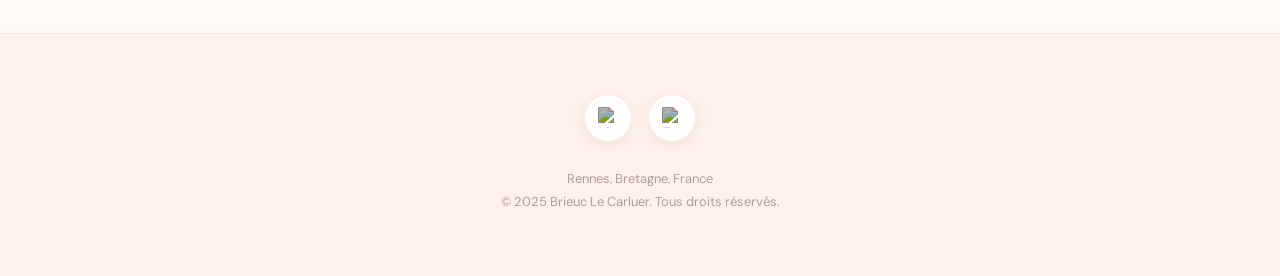
==== commit 804634dc: "update modif DA lampe Lave" ====
--- a/index.html
+++ b/index.html
@@ -3,14 +3,20 @@
 <head>
     <meta charset="UTF-8">
     <meta name="viewport" content="width=device-width, initial-scale=1.0">
-    <title>Brieuc Le Carluer - Portfolio</title>
+    <title>Brieuc Le Carluer — Portfolio</title>
     <link rel="stylesheet" href="main.css">
     <link rel="icon" type="image/png" href="assets/2.png?v=2" />
 </head>
 <body>
+    <div class="lava-bg" aria-hidden="true">
+        <div class="blob blob-1"></div>
+        <div class="blob blob-2"></div>
+        <div class="blob blob-3"></div>
+    </div>
+
     <header id="header">
         <nav>
-            <a href="#hero" class="logo">BLC</a>
+            <a href="#hero" class="logo">LCB<span>.</span></a>
             <div class="burger" id="burger">
                 <span></span>
                 <span></span>
@@ -18,30 +24,36 @@
             </div>
             <ul id="nav-menu">
                 <li><a href="#hero" class="active">Home</a></li>
-                <li><a href="#parcours">Experiences</a></li>
-                <li><a href="#presentation">À Propos de moi</a></li>
+                <li><a href="#parcours">Expériences</a></li>
+                <li><a href="#presentation">À Propos</a></li>
                 <li><a href="#projets">Projets</a></li>
-                <li><a href="assets/CV.pdf" class="discover-btn">Mon Cv</a></li>
+                <li><a href="assets/CV.pdf" class="discover-btn">Mon CV</a></li>
             </ul>
         </nav>
     </header>
 
-     <section id="hero">
+    <section id="hero">
         <div class="hero-container">
             <div class="hero-text-zone">
-                <h1 class="hero-title">Brieuc Le Carluer</h1>
-                <h2 class="hero-subtitle">Cybersécurité</h2>
-                <h2 class="hero-subtitle">Étudiant ingénieur</h2>
+                <p class="hero-eyebrow">En recherche d'alternance</p>
+                <h1 class="hero-title">
+                    Brieuc
+                    <span class="name-accent">Le Carluer</span>
+                </h1>
+                <h2 class="hero-subtitle"><strong>Programation - Cybersécurité - Data</strong> · Étudiant ingénieur</h2>
                 <div class="hero-divider"></div>
                 <p class="hero-tagline">Étudiant en 3ème année à l'IUT de Nantes</p>
                 <p class="hero-tagline">Passionné par les nouvelles technologies</p>
                 <p class="hero-tagline">À la recherche d'opportunités innovantes</p>
             </div>
+
             <div class="hero-image-zone">
-                <img src="assets/stmalo.jpeg" alt="Brieuc Le Carluer">
-            </div>
-        </div>
-        
+                <div class="hero-lava-frame">
+                    <img src="assets/stmalo.jpeg" alt="Brieuc Le Carluer">
+                </div>
+            </div>
+        </div>
+
         <div class="scroll-indicator" id="scrollIndicator">
             <div class="scroll-circle">
                 <div class="scroll-ring" id="scrollRing"></div>
@@ -53,20 +65,22 @@
     </section>
 
     <section id="presentation">
-        <h2 class="section-title">À propos</h2>
-        <p>Étudiant en 3ème année à l'IUT de Nantes, je suis passionné par les nouvelles technologies et les langages de programmation. Envisageant une spécialisation dans la cybersécurité, et dans l'objectif de compléter ma formation d'ingénieur, je suis actuellement à la recherche d'un stage dans ce secteur.</p>
+        <h2 class="section-title">À <em data-text="propos">propos</em></h2>
+        <div class="about-card">
+            <p>Étudiant en 3ème année à l'IUT de Nantes, je suis passionné par les nouvelles technologies et les langages de programmation. Envisageant une spécialisation dans la cybersécurité, et dans l'objectif de compléter ma formation d'ingénieur, je suis actuellement à la recherche d'un stage dans ce secteur.</p>
+        </div>
     </section>
 
     <section id="parcours">
-        <h2 class="section-title">Parcours professionnel</h2>
+        <h2 class="section-title">Parcours <em data-text="professionnel">professionnel</em></h2>
 
         <div class="experience-item">
             <div class="experience-image">
                 <img src="assets/decathlon.jpg" alt="Decathlon">
             </div>
             <div class="experience-content">
-                <h3>Employé saisonnier - Decathlon</h3>
-                <div class="date">Juillet - Août 2024</div>
+                <h3>Employé saisonnier — Decathlon</h3>
+                <div class="date">Juillet — Août 2024</div>
                 <p>Déchargement de camion, mise en rayon de marchandises. Cette expérience m'a appris la rigueur et l'efficacité dans un environnement dynamique, tout en développant mes capacités d'adaptation et d'organisation.</p>
             </div>
         </div>
@@ -76,9 +90,9 @@
                 <img src="assets/acoss.png" alt="Stage ingénieur">
             </div>
             <div class="experience-content">
-                <h3>Stage - ACOSS Nantes</h3>
-                <div class="date">Avril 2025 - Juin 2025</div>
-                <p>Participation active au monitoring d'outils forensiques tels qu'ELK, TheHive et Velociraptor. Participation à la mise en œuvre de procédures de MCO des machines du COS. Ce stage était extremement enrichissant et m'as permis d'en apprendre enormement sur la place de la cybersecurité en entreprise.</p>
+                <h3>Stage — ACOSS Nantes</h3>
+                <div class="date">Avril 2025 — Juin 2025</div>
+                <p>Participation active au monitoring d'outils forensiques tels qu'ELK, TheHive et Velociraptor. Participation à la mise en œuvre de procédures de MCO des machines du COS. Ce stage était extrêmement enrichissant et m'a permis d'en apprendre énormément sur la place de la cybersécurité en entreprise.</p>
             </div>
         </div>
 
@@ -87,22 +101,37 @@
                 <img src="assets/gouessant.jpg" alt="Coopérative du Gouessant">
             </div>
             <div class="experience-content">
-                <h3>Employé Saisonnier - Coopérative du Gouessant</h3>
-                <div class="date">Juin - Août 2025</div>
-                <p>Réception des tracteurs, chargement de camion, gestion de magasin pour particulier. Cette première expérience dans le monde de l'agriculture et en petite équipe sur site m'as permis de bien comprendre les enjeux d'une bonne coordination.</p>
+                <h3>Employé Saisonnier — Coopérative du Gouessant</h3>
+                <div class="date">Juin — Août 2025</div>
+                <p>Réception des tracteurs, chargement de camion, gestion de magasin pour particulier. Cette première expérience dans le monde de l'agriculture et en petite équipe sur site m'a permis de bien comprendre les enjeux d'une bonne coordination.</p>
+            </div>
+        </div>
+
+        <div class="experience-item">
+            <div class="experience-image">
+                <img src="assets/safran.jpg" alt="Safran">
+            </div>
+            <div class="experience-content">
+                <h3>Stagiaire — Safran </h3>
+                <div class="date">Avril — Août 2026</div>
+                <p>Contribution à la transition d'un système de reporting en assurant le portage des fonctionnalités de l'ancien outil, le développement d'évolutions fonctionnelles et l'intégration de nouvelles sources de données après traitement et filtrage pour enrichir les tableaux de bord.</p>
             </div>
         </div>
 
         <div class="travel-section">
             <h3>Ma passion : la photographie</h3>
-            <div class="travel-slider">
-                <div class="travel-image-container">
-                    <img id="travelImage" src="assets/stemilion.jpeg" alt="Voyage">
-                    <div class="travel-overlay">
-                        <h4 id="travelTitle">Exploration urbaine</h4>
-                        <p id="travelDescription">Découvrir de nouvelles villes, seul ou entre amis, pour s'immerger dans différentes cultures et architectures.</p>
+            <div class="travel-carousel">
+                <button class="travel-carousel-nav prev" id="prevTravel">‹</button>
+                <div class="travel-slider">
+                    <div class="travel-image-container">
+                        <img id="travelImage" src="assets/stemilion.jpeg" alt="Voyage">
+                        <div class="travel-overlay">
+                            <h4 id="travelTitle">Exploration urbaine</h4>
+                            <p id="travelDescription">Découvrir de nouvelles villes, seul ou entre amis, pour s'immerger dans différentes cultures et architectures.</p>
+                        </div>
                     </div>
                 </div>
+                <button class="travel-carousel-nav next" id="nextTravel">›</button>
             </div>
             <div class="travel-nav">
                 <span class="travel-dot active" data-index="0"></span>
@@ -113,7 +142,7 @@
     </section>
 
     <section id="projets">
-        <h2 class="section-title">Mes projets</h2>
+        <h2 class="section-title">Mes <em data-text="projets">projets</em></h2>
         <div class="projects-carousel">
             <button class="carousel-nav prev" id="prevProject">‹</button>
             <div class="projects-wrapper">
@@ -122,62 +151,55 @@
                         <img src="assets/projets/portfolio.png" alt="Portfolio" class="project-image">
                         <div class="project-content">
                             <h3>Portfolio</h3>
-                            <p>Voici le code de mon projet - HTML/CSS/JS</p>
-                        </div>
-                    </div>
-
+                            <p>HTML / CSS / JS</p>
+                        </div>
+                    </div>
                     <div class="project-card" onclick="window.open('https://github.com/brieuclecarluer/Terratruck/','_blank')">
                         <img src="assets/projets/terratruck.png" alt="Terratruck" class="project-image">
                         <div class="project-content">
                             <h3>Terratruck</h3>
-                            <p>Site vitrine - HTML/CSS - TCP</p>
-                        </div>
-                    </div>
-
+                            <p>Site vitrine — HTML / CSS — TCP</p>
+                        </div>
+                    </div>
                     <div class="project-card" onclick="window.open('https://github.com/brieuclecarluer/PFC/tree/main','_blank')">
                         <img src="assets/projets/pfc.png" alt="Pierre Feuille Ciseau" class="project-image">
                         <div class="project-content">
                             <h3>Pierre Feuille Ciseau</h3>
-                            <p>Pierre Feuille Ciseau sur terminal - Python</p>
-                        </div>
-                    </div>
-
+                            <p>Jeu terminal — Python</p>
+                        </div>
+                    </div>
                     <div class="project-card" onclick="window.open('https://github.com/brieuclecarluer/Quadtree','_blank')">
                         <img src="assets/projets/golang.png" alt="Quadtree" class="project-image">
                         <div class="project-content">
                             <h3>Quadtree</h3>
-                            <p>Projet de fin d'année - Golang</p>
-                        </div>
-                    </div>
-
+                            <p>Projet de fin d'année — Golang</p>
+                        </div>
+                    </div>
                     <div class="project-card" onclick="window.open('https://brieuclecarluer.github.io/Terrier/', '_blank')">
                         <img src="assets/projets/terrier.png" alt="Terrier" class="project-image">
                         <div class="project-content">
                             <h3>Terrier</h3>
-                            <p>Platformer - HTML/JS</p>
-                        </div>
-                    </div>
-
+                            <p>Platformer — HTML / JS</p>
+                        </div>
+                    </div>
                     <div class="project-card" onclick="window.open('https://gitlab.univ-nantes.fr/E235508M/laurelin','_blank')">
                         <img src="assets/projets/laurelin.png" alt="Laurelin" class="project-image">
                         <div class="project-content">
                             <h3>Laurelin</h3>
-                            <p>Web Site - Projet Scolaire - VueJS/PHP</p>
-                        </div>
-                    </div>
-
+                            <p>Projet Scolaire — VueJS / PHP</p>
+                        </div>
+                    </div>
                     <div class="project-card" onclick="window.open('https://github.com/brieuclecarluer/MicroService_Scan_Ordonnance-','_blank')">
                         <img src="assets/projets/OCR.png" alt="OCR" class="project-image">
                         <div class="project-content">
-                            <h3>Scanneur d'ordonance</h3>
-                            <p>Projet Scolaire - Spring Boot</p>
-                        </div>
-                    </div>
-
+                            <h3>Scanneur d'ordonnance</h3>
+                            <p>Projet Scolaire — Spring Boot</p>
+                        </div>
+                    </div>
                     <div class="project-card" onclick="window.open('https://github.com/brieuclecarluer/','_blank')">
-                        <div class="project-content">
-                            <h3>Poké-mod - à venir</h3>
-                            <p>Jeu - C - Mod</p>
+                        <div class="project-content" style="padding: 60px 28px;">
+                            <h3>Poké-mod — à venir</h3>
+                            <p>Jeu — C — Mod</p>
                         </div>
                     </div>
                 </div>
@@ -196,9 +218,9 @@
             </a>
         </div>
         <p>Rennes, Bretagne, France</p>
-        <p>© 2024 Brieuc Le Carluer. Tous droits réservés.</p>
+        <p>© 2025 Brieuc Le Carluer. Tous droits réservés.</p>
     </footer>
 
     <script src="main.js"></script>
 </body>
-</html>+</html>
--- a/main.css
+++ b/main.css
@@ -1,764 +1,1050 @@
-        @import url('https://fonts.googleapis.com/css2?family=Playfair+Display:wght@400;600;700;900&family=Inter:wght@300;400;500;600&display=swap');
-
-        * {
-            margin: 0;
-            padding: 0;
-            box-sizing: border-box;
-        }
-
-        :root {
-            --white: #ffffff;
-            --off-white: #f8f8f8;
-            --cream: #fafafa;
-            --crimson: #dc143c;
-            --deep-red: #a01020;
-            --steel: #6c7a89;
-            --steel-light: #8a99a8;
-            --dark-steel: #4a5560;
-            --black: #1a1a1a;
-            --shadow: rgba(0, 0, 0, 0.1);
-        }
-
-        body {
-            font-family: 'Inter', sans-serif;
-            background: var(--white);
-            color: var(--black);
-            overflow-x: hidden;
-        }
-
-        header {
-            position: fixed;
-            top: 0;
-            width: 100%;
-            padding: 25px 60px;
-            background: rgba(255, 255, 255, 0.95);
-            backdrop-filter: blur(20px);
-            z-index: 1000;
-            transition: all 0.4s ease;
-            border-bottom: 1px solid rgba(108, 122, 137, 0.1);
-        }
-
-        header.scrolled {
-            padding: 18px 60px;
-            background: rgba(255, 255, 255, 0.98);
-            box-shadow: 0 5px 30px rgba(220, 20, 60, 0.08);
-        }
-
-        nav {
-            display: flex;
-            justify-content: space-between;
-            align-items: center;
-            max-width: 1400px;
-            margin: 0 auto;
-        }
-
-        .logo {
-            font-size: 28px;
-            font-weight: 700;
-            color: var(--crimson);
-            z-index: 1001;
-            text-decoration: none;
-            font-family: 'Playfair Display', serif;
-            letter-spacing: 2px;
-        }
-
-        nav ul {
-            display: flex;
-            list-style: none;
-            gap: 50px;
-        }
-
-        nav a {
-            color: var(--dark-steel);
-            text-decoration: none;
-            font-size: 14px;
-            font-weight: 500;
-            transition: all 0.3s;
-            position: relative;
-            padding: 10px 0;
-            letter-spacing: 0.5px;
-        }
-
-        nav a:hover {
-            color: var(--crimson);
-        }
-
-        nav a::after {
-            content: '';
-            position: absolute;
-            bottom: 5px;
-            left: 0;
-            width: 0;
-            height: 2px;
-            background: var(--crimson);
-            transition: width 0.3s ease;
-        }
-
-        nav a:hover::after {
-            width: 100%;
-        }
-
-        nav a.active {
-            color: var(--crimson);
-        }
-
-        nav a.active::after {
-            width: 100%;
-        }
-
-        .discover-btn {
-            background: var(--crimson);
-            color: var(--white);
-            padding: 12px 30px;
-            border-radius: 30px;
-            font-weight: 600;
-            transition: all 0.3s;
-            letter-spacing: 0.5px;
-        }
-
-        .discover-btn::after {
-            display: none;
-        }
-
-        .discover-btn:hover {
-            transform: translateY(-2px);
-            box-shadow: 0 8px 25px rgba(220, 20, 60, 0.3);
-            background: var(--deep-red);
-        }
-
-        .burger {
-            display: none;
-            flex-direction: column;
-            gap: 6px;
-            cursor: pointer;
-            z-index: 1001;
-        }
-
-        .burger span {
-            width: 28px;
-            height: 2px;
-            background: var(--black);
-            transition: all 0.3s ease;
-            border-radius: 2px;
-        }
-
-        #hero {
-            min-height: 100vh;
-            display: flex;
-            align-items: center;
-            justify-content: center;
-            position: relative;
-            overflow: hidden;
-            background: var(--off-white);
-            padding-top: 90px;
-        }
-
-        .hero-container {
-            display: flex;
-            align-items: center;
-            justify-content: space-between;
-            max-width: 1400px;
-            width: 100%;
-            padding: 0 60px;
-            gap: 80px;
-        }
-
-        .hero-text-zone {
-            flex: 1;
-            max-width: 600px;
-            z-index: 2;
-        }
-
-        .hero-image-zone {
-            flex: 1;
-            max-width: 600px;
-            position: relative;
-        }
-
-        .hero-image-zone img {
-            width: 100%;
-            height: 600px;
-            object-fit: cover;
-            border-radius: 2px;
-            box-shadow: 0 20px 80px rgba(0, 0, 0, 0.15);
-            filter: grayscale(10%);
-            transition: all 0.4s ease;
-        }
-
-        .hero-image-zone img:hover {
-            filter: grayscale(0%);
-            transform: scale(1.02);
-        }
-
-        .hero-title {
-            font-family: 'Playfair Display', serif;
-            font-size: 72px;
-            font-weight: 900;
-            color: var(--black);
-            margin-bottom: 15px;
-            line-height: 1.1;
-            letter-spacing: -1px;
-        }
-
-        .hero-subtitle {
-            font-family: 'Playfair Display', serif;
-            font-size: 48px;
-            font-weight: 400;
-            color: var(--steel);
-            margin-bottom: 5px;
-            line-height: 1.2;
-            font-style: italic;
-        }
-
-        .hero-divider {
-            width: 80px;
-            height: 3px;
-            background: var(--crimson);
-            margin: 30px 0;
-        }
-
-        .hero-tagline {
-            font-size: 15px;
-            color: var(--dark-steel);
-            line-height: 2;
-            font-weight: 400;
-            letter-spacing: 0.5px;
-        }
-
-        .scroll-indicator {
-            position: absolute;
-            bottom: 60px;
-            left: 50%;
-            transform: translateX(-50%);
-            z-index: 3;
-            cursor: pointer;
-            transition: opacity 0.3s;
-        }
-
-        .scroll-indicator.hidden {
-            opacity: 0;
-            pointer-events: none;
-        }
-
-        .scroll-circle {
-            position: relative;
-            width: 130px;
-            height: 130px;
-        }
-
-        .scroll-ring {
-            position: absolute;
-            top: 50%;
-            left: 50%;
-            transform: translate(-50%, -50%);
-            width: 100%;
-            height: 100%;
-            border: 2px dashed var(--steel-light);
-            border-radius: 50%;
-            transition: opacity 0.3s, transform 0.3s;
-        }
-
-        .scroll-circle .scroll-label {
-            position: absolute;
-            left: 50%;
-            transform: translateX(-50%);
-            font-size: 11px;
-            font-weight: 600;
-            letter-spacing: 3px;
-            color: var(--steel);
-        }
-
-        .scroll-circle .scroll-label:first-of-type {
-            top: 35px;
-        }
-
-        .scroll-circle .scroll-label:last-of-type {
-            top: 52px;
-        }
-
-        .scroll-arrow {
-            position: absolute;
-            top: 75px;
-            left: 50%;
-            transform: translateX(-50%);
-            font-size: 20px;
-            color: var(--crimson);
-            animation: bounce 2s infinite;
-        }
-
-        @keyframes bounce {
-            0%, 20%, 50%, 80%, 100% {
-                transform: translateX(-50%) translateY(0);
-            }
-            40% {
-                transform: translateX(-50%) translateY(8px);
-            }
-            60% {
-                transform: translateX(-50%) translateY(4px);
-            }
-        }
-
-        section {
-            position: relative;
-            z-index: 1;
-        }
-
-        #presentation {
-            padding: 120px 60px;
-            max-width: 1200px;
-            margin: 0 auto;
-            background: var(--white);
-        }
-
-        .section-title {
-            font-family: 'Playfair Display', serif;
-            font-size: 52px;
-            color: var(--black);
-            margin-bottom: 60px;
-            text-align: center;
-            position: relative;
-            font-weight: 700;
-        }
-
-        .section-title::after {
-            content: '';
-            display: block;
-            width: 80px;
-            height: 3px;
-            background: var(--crimson);
-            margin: 25px auto;
-        }
-
-        #presentation p {
-            font-size: 18px;
-            line-height: 2;
-            color: var(--dark-steel);
-            text-align: center;
-            max-width: 850px;
-            margin: 0 auto;
-        }
-
-        #parcours {
-            padding: 120px 60px;
-            max-width: 1200px;
-            margin: 0 auto;
-            background: var(--off-white);
-        }
-
-        .experience-item {
-            display: flex;
-            align-items: center;
-            gap: 80px;
-            margin-bottom: 100px;
-            opacity: 0;
-            transform: translateY(50px);
-            transition: all 0.8s ease;
-        }
-
-        .experience-item.visible {
-            opacity: 1;
-            transform: translateY(0);
-        }
-
-        .experience-item:nth-child(even) {
-            flex-direction: row-reverse;
-        }
-
-        .experience-image {
-            flex: 1;
-            position: relative;
-            overflow: hidden;
-            border-radius: 2px;
-            box-shadow: 0 15px 60px rgba(0, 0, 0, 0.08);
-        }
-
-        .experience-image img {
-            width: 100%;
-            height: 380px;
-            object-fit: cover;
-            transition: transform 0.6s;
-            filter: grayscale(20%);
-        }
-
-        .experience-image:hover img {
-            transform: scale(1.05);
-            filter: grayscale(0%);
-        }
-
-        .experience-content {
-            flex: 1;
-        }
-
-        .experience-content h3 {
-            font-family: 'Playfair Display', serif;
-            font-size: 32px;
-            color: var(--crimson);
-            margin-bottom: 12px;
-            font-weight: 600;
-        }
-
-        .experience-content .date {
-            font-size: 13px;
-            color: var(--steel);
-            margin-bottom: 20px;
-            text-transform: uppercase;
-            letter-spacing: 2px;
-            font-weight: 500;
-        }
-
-        .experience-content p {
-            font-size: 16px;
-            line-height: 1.9;
-            color: var(--dark-steel);
-        }
-
-        .travel-section {
-            margin-top: 100px;
-            text-align: center;
-        }
-
-        .travel-section h3 {
-            font-family: 'Playfair Display', serif;
-            font-size: 38px;
-            color: var(--black);
-            margin-bottom: 40px;
-            font-weight: 600;
-        }
-
-        .travel-slider {
-            position: relative;
-            max-width: 900px;
-            margin: 0 auto;
-            overflow: hidden;
-            border-radius: 2px;
-            box-shadow: 0 15px 60px rgba(0, 0, 0, 0.08);
-        }
-
-        .travel-image-container {
-            position: relative;
-            cursor: pointer;
-        }
-
-        .travel-image-container img {
-            width: 100%;
-            height: 550px;
-            object-fit: cover;
-            transition: transform 0.4s;
-            filter: grayscale(10%);
-        }
-
-        .travel-image-container:hover img {
-            transform: scale(1.03);
-            filter: grayscale(0%);
-        }
-
-        .travel-overlay {
-            position: absolute;
-            bottom: 0;
-            left: 0;
-            right: 0;
-            background: linear-gradient(to top, rgba(255, 255, 255, 0.98), transparent);
-            padding: 50px 40px;
-            transform: translateY(100%);
-            transition: transform 0.5s;
-        }
-
-        .travel-image-container:hover .travel-overlay {
-            transform: translateY(0);
-        }
-
-        .travel-overlay h4 {
-            font-family: 'Playfair Display', serif;
-            color: var(--crimson);
-            font-size: 28px;
-            margin-bottom: 12px;
-            font-weight: 600;
-        }
-
-        .travel-overlay p {
-            color: var(--dark-steel);
-            font-size: 16px;
-            line-height: 1.7;
-        }
-
-        .travel-nav {
-            display: flex;
-            justify-content: center;
-            gap: 12px;
-            margin-top: 30px;
-        }
-
-        .travel-dot {
-            width: 10px;
-            height: 10px;
-            border-radius: 50%;
-            background: var(--steel-light);
-            cursor: pointer;
-            transition: all 0.3s;
-        }
-
-        .travel-dot.active {
-            background: var(--crimson);
-            width: 35px;
-            border-radius: 5px;
-        }
-
-        #projets {
-            padding: 120px 60px;
-            max-width: 1400px;
-            margin: 0 auto;
-            background: var(--white);
-        }
-
-        .projects-carousel {
-            position: relative;
-            padding: 20px 0;
-        }
-
-        .projects-wrapper {
-            overflow: hidden;
-            padding: 20px 0;
-        }
-
-        .projects-track {
-            display: flex;
-            gap: 35px;
-            transition: transform 0.5s ease;
-            padding: 0 10px;
-        }
-
-        .project-card {
-            min-width: 350px;
-            background: var(--white);
-            border-radius: 2px;
-            overflow: hidden;
-            box-shadow: 0 10px 40px rgba(0, 0, 0, 0.08);
-            transition: all 0.4s;
-            cursor: pointer;
-            border: 1px solid rgba(108, 122, 137, 0.1);
-        }
-
-        .project-card:hover {
-            transform: translateY(-8px);
-            box-shadow: 0 20px 60px rgba(220, 20, 60, 0.15);
-        }
-
-        .project-image {
-            width: 100%;
-            height: 220px;
-            object-fit: cover;
-            filter: grayscale(10%);
-            transition: all 0.4s;
-        }
-
-        .project-card:hover .project-image {
-            filter: grayscale(0%);
-        }
-
-        .project-content {
-            padding: 30px;
-        }
-
-        .project-content h3 {
-            font-family: 'Playfair Display', serif;
-            color: var(--black);
-            font-size: 24px;
-            margin-bottom: 12px;
-            font-weight: 600;
-        }
-
-        .project-content p {
-            color: var(--dark-steel);
-            font-size: 14px;
-            line-height: 1.7;
-        }
-
-        .carousel-nav {
-            position: absolute;
-            top: 50%;
-            transform: translateY(-50%);
-            width: 55px;
-            height: 55px;
-            background: var(--white);
-            color: var(--crimson);
-            border: 2px solid var(--crimson);
-            border-radius: 50%;
-            font-size: 28px;
-            cursor: pointer;
-            transition: all 0.3s;
-            z-index: 10;
-        }
-
-        .carousel-nav:hover {
-            background: var(--crimson);
-            color: var(--white);
-            transform: translateY(-50%) scale(1.08);
-        }
-
-        .carousel-nav.prev {
-            left: -30px;
-        }
-
-        .carousel-nav.next {
-            right: -30px;
-        }
-
-        .carousel-nav:disabled {
-            opacity: 0.2;
-            cursor: not-allowed;
-        }
-
-        footer {
-            background: var(--off-white);
-            padding: 60px 50px;
-            text-align: center;
-            border-top: 1px solid rgba(108, 122, 137, 0.15);
-        }
-
-        .social-links {
-            display: flex;
-            justify-content: center;
-            gap: 25px;
-            margin-bottom: 30px;
-        }
-
-        .social-links a {
-            display: flex;
-            align-items: center;
-            justify-content: center;
-            width: 55px;
-            height: 55px;
-            background: var(--white);
-            border-radius: 50%;
-            transition: all 0.3s;
-            border: 2px solid var(--steel-light);
-        }
-
-        .social-links a:hover {
-            background: var(--crimson);
-            border-color: var(--crimson);
-            transform: translateY(-5px);
-        }
-
-        .social-links img {
-            width: 24px;
-            height: 24px;
-            filter: invert(0.4);
-            transition: filter 0.3s;
-        }
-
-        .social-links a:hover img {
-            filter: invert(1);
-        }
-
-        footer p {
-            color: var(--dark-steel);
-            font-size: 14px;
-            margin: 8px 0;
-        }
-
-        @media (max-width: 768px) {
-            header {
-                padding: 20px 25px;
-            }
-
-            nav ul {
-                position: fixed;
-                top: 0;
-                right: -100%;
-                height: 100vh;
-                width: 75%;
-                max-width: 320px;
-                background: var(--white);
-                flex-direction: column;
-                justify-content: center;
-                align-items: center;
-                padding: 30px;
-                transition: right 0.5s;
-                box-shadow: -5px 0 30px rgba(0, 0, 0, 0.1);
-            }
-
-            nav ul.active {
-                right: 0;
-            }
-
-            .burger {
-                display: flex;
-            }
-
-            .burger.active span:nth-child(1) {
-                transform: rotate(45deg) translate(9px, 9px);
-            }
-
-            .burger.active span:nth-child(2) {
-                opacity: 0;
-            }
-
-            .burger.active span:nth-child(3) {
-                transform: rotate(-45deg) translate(9px, -9px);
-            }
-
-            #hero {
-                padding-top: 80px;
-            }
-
-            .hero-container {
-                flex-direction: column;
-                padding: 40px 25px;
-                gap: 40px;
-            }
-
-            .hero-image-zone {
-                order: -1;
-                max-width: 100%;
-                width: 100%;
-            }
-
-            .hero-image-zone img {
-                height: 400px;
-                border-radius: 20px;
-            }
-
-            .hero-text-zone {
-                max-width: 100%;
-                text-align: center;
-            }
-
-            .hero-title {
-                font-size: 48px;
-            }
-
-            .hero-subtitle {
-                font-size: 32px;
-            }
-
-            .hero-divider {
-                margin: 30px auto;
-            }
-
-            .experience-item,
-            .experience-item:nth-child(even) {
-                flex-direction: column;
-                gap: 30px;
-            }
-
-            .project-card {
-                min-width: 300px;
-            }
-
-            .section-title {
-                font-size: 40px;
-            }
-
-            #presentation, #parcours, #projets {
-                padding: 80px 25px;
-            }
-
-            .carousel-nav.prev {
-                left: 10px;
-            }
-
-            .carousel-nav.next {
-                right: 10px;
-            }
-        }+@import url('https://fonts.googleapis.com/css2?family=Fraunces:ital,opsz,wght@0,9..144,300;0,9..144,400;0,9..144,600;1,9..144,300&family=DM+Sans:wght@300;400;500&display=swap');
+
+* {
+    margin: 0;
+    padding: 0;
+    box-sizing: border-box;
+}
+
+:root {
+    /* Lava lamp palette — warm cream DA */
+    --cream:      #FFF9F5;
+    --peach:      #FFF2EA;
+    --amber:      #F47C2C;
+    --coral:      #F25C3A;
+    --lava:       #D93A2F;
+    --text:       #42342F;
+    --text-soft:  #7A6B65;
+    --text-dim:   #B09E98;
+    --glass:      rgba(255,249,245,0.72);
+    --glass-edge: rgba(244,124,44,0.18);
+
+    /* Blob glow colours */
+    --glow-a: rgba(244,124,44,0.22);
+    --glow-b: rgba(242,92,58,0.16);
+    --glow-c: rgba(217,58,47,0.12);
+}
+
+html { scroll-behavior: smooth; }
+
+body {
+    font-family: 'DM Sans', sans-serif;
+    background: var(--cream);
+    color: var(--text);
+    overflow-x: hidden;
+    position: relative;
+}
+
+/* ═══════════════════════════════════════════
+   LAVA BLOBS — ambient background layer
+   Three slow-rising wax blobs behind everything
+═══════════════════════════════════════════ */
+.lava-bg {
+    position: fixed;
+    inset: 0;
+    pointer-events: none;
+    z-index: 0;
+    overflow: hidden;
+}
+
+.blob {
+    position: absolute;
+    border-radius: 50% 40% 60% 44% / 56% 60% 40% 50%;
+    will-change: transform, border-radius;
+}
+
+.blob-1 {
+    width: 480px;
+    height: 480px;
+    background: radial-gradient(circle, var(--lava) 0%, var(--coral) 40%, var(--amber) 100%);
+    top: -80px;
+    right: -60px;
+    animation: lava1 18s ease-in-out infinite, shapeShift 10s ease-in-out infinite;
+}
+
+.blob-2 {
+    width: 340px;
+    height: 400px;
+    background: radial-gradient(circle, var(--coral) 0%, var(--amber) 35%, rgba(244,124,44,0.5) 100%);
+    bottom: 10%;
+    left: -60px;
+    animation: lava2 22s ease-in-out infinite, shapeShift 12s ease-in-out infinite;
+}
+
+.blob-3 {
+    width: 280px;
+    height: 280px;
+    background: radial-gradient(circle, var(--lava) 0%, var(--coral) 50%, var(--amber) 100%);
+    top: 44%;
+    left: 50%;
+    animation: lava3 26s ease-in-out infinite, shapeShift 14s ease-in-out infinite;
+}
+
+@keyframes lava1 {
+    0%,100% { transform: scale(1) translate(0,0); }
+    30%      { transform: scale(1.08) translate(-24px, 32px); }
+    65%      { transform: scale(0.94) translate(18px, -20px); }
+}
+
+@keyframes lava2 {
+    0%,100% { transform: scale(1) translate(0,0); }
+    40%      { transform: scale(1.12) translate(30px, -40px); }
+    70%      { transform: scale(0.9) translate(-16px, 24px); }
+}
+
+@keyframes lava3 {
+    0%,100% { transform: scale(1) translate(0,0); }
+    50%      { transform: scale(1.18) translate(-20px, -30px); }
+}
+
+/* ═══════════════════════════════════════════
+   HEADER
+═══════════════════════════════════════════ */
+header {
+    position: fixed;
+    top: 0;
+    width: 100%;
+    padding: 20px 60px;
+    z-index: 1000;
+    transition: all 0.4s ease;
+}
+
+header.scrolled {
+    padding: 14px 60px;
+    background: var(--glass);
+    backdrop-filter: blur(24px);
+    -webkit-backdrop-filter: blur(24px);
+    border-bottom: 1px solid var(--glass-edge);
+}
+
+nav {
+    display: flex;
+    justify-content: space-between;
+    align-items: center;
+    max-width: 1320px;
+    margin: 0 auto;
+}
+
+.logo {
+    font-family: 'Fraunces', serif;
+    font-size: 24px;
+    font-weight: 600;
+    color: var(--text);
+    text-decoration: none;
+    letter-spacing: -0.5px;
+    transition: color 0.3s;
+}
+
+.logo span {
+    color: var(--amber);
+}
+
+nav ul {
+    display: flex;
+    list-style: none;
+    gap: 40px;
+    align-items: center;
+}
+
+nav a {
+    color: var(--text-soft);
+    text-decoration: none;
+    font-size: 14px;
+    font-weight: 400;
+    transition: color 0.3s ease;
+    letter-spacing: 0.2px;
+    position: relative;
+    padding: 6px 0;
+}
+
+nav a:hover { color: var(--text); }
+
+nav a::after {
+    content: '';
+    position: absolute;
+    bottom: 0;
+    left: 0;
+    width: 0;
+    height: 1.5px;
+    background: var(--amber);
+    transition: width 0.3s ease;
+    border-radius: 2px;
+}
+
+nav a:hover::after,
+nav a.active::after { width: 100%; }
+nav a.active { color: var(--text); }
+
+.discover-btn {
+    background: linear-gradient(135deg, #F6A04D, var(--coral)) !important;
+    color: #fff !important;
+    padding: 10px 26px !important;
+    border-radius: 999px !important;
+    font-weight: 500 !important;
+    font-size: 13.5px !important;
+    box-shadow: 0 4px 20px rgba(242,92,58,0.28);
+    transition: all 0.3s ease !important;
+}
+
+.discover-btn::after { display: none !important; }
+
+.discover-btn:hover {
+    transform: translateY(-2px) !important;
+    box-shadow: 0 8px 28px rgba(217,58,47,0.36) !important;
+}
+
+.burger {
+    display: none;
+    flex-direction: column;
+    gap: 5px;
+    cursor: pointer;
+    z-index: 1001;
+}
+
+.burger span {
+    width: 26px;
+    height: 2px;
+    background: var(--text);
+    transition: all 0.3s ease;
+    border-radius: 2px;
+}
+
+/* ═══════════════════════════════════════════
+   HERO
+═══════════════════════════════════════════ */
+#hero {
+    min-height: 100vh;
+    display: flex;
+    align-items: center;
+    justify-content: center;
+    position: relative;
+    z-index: 1;
+    padding-top: 100px;
+}
+
+.hero-container {
+    display: flex;
+    align-items: center;
+    justify-content: space-between;
+    max-width: 1320px;
+    width: 100%;
+    padding: 0 60px;
+    gap: 80px;
+}
+
+.hero-text-zone {
+    flex: 1;
+    max-width: 580px;
+    animation: riseUp 0.9s cubic-bezier(0.22, 1, 0.36, 1) 0.1s both;
+}
+
+.hero-eyebrow {
+    display: inline-flex;
+    align-items: center;
+    gap: 10px;
+    font-size: 11px;
+    font-weight: 500;
+    letter-spacing: 3px;
+    text-transform: uppercase;
+    color: var(--amber);
+    margin-bottom: 28px;
+    background: rgba(244,124,44,0.1);
+    border: 1px solid rgba(244,124,44,0.22);
+    padding: 6px 16px;
+    border-radius: 999px;
+    -webkit-text-stroke: 0.5px #fff;
+}
+
+.hero-eyebrow::before {
+    content: '';
+    width: 6px;
+    height: 6px;
+    border-radius: 50%;
+    background: var(--amber);
+    animation: pulse 2s ease-in-out infinite;
+}
+
+@keyframes pulse {
+    0%,100% { opacity: 1; transform: scale(1); }
+    50%      { opacity: 0.4; transform: scale(0.7); }
+}
+
+.hero-title {
+    font-family: 'Fraunces', serif;
+    font-size: 84px;
+    font-weight: 300;
+    color: var(--text);
+    margin-bottom: 8px;
+    line-height: 0.95;
+    letter-spacing: -3px;
+    text-shadow: 0 2px 8px rgba(255,249,245,0.6);
+}
+
+.name-accent {
+    font-style: italic;
+    background: linear-gradient(135deg, var(--amber) 0%, var(--coral) 55%, var(--lava) 100%);
+    -webkit-background-clip: text;
+    -webkit-text-fill-color: transparent;
+    background-clip: text;
+    display: block;
+    position: relative;
+}
+.name-accent::before {
+    content: "Le Carluer";
+    position: absolute;
+    left: 0;
+    top: 0;
+    -webkit-text-stroke: 6px #FFF9F5;
+    -webkit-text-fill-color: transparent;
+    z-index: -1;
+}
+
+.hero-subtitle {
+    font-size: 17px;
+    font-weight: 400;
+    color: var(--text-soft);
+    margin-top: 20px;
+    letter-spacing: -0.2px;
+    line-height: 1.5;
+    text-shadow: 0 2px 6px rgba(255,249,245,0.5);
+}
+
+.hero-subtitle strong {
+    color: var(--lava);
+    font-weight: 500;
+}
+
+.hero-divider {
+    width: 40px;
+    height: 2px;
+    background: linear-gradient(90deg, var(--amber), var(--coral));
+    margin: 32px 0;
+    border-radius: 2px;
+}
+
+.hero-tagline {
+    font-size: 14px;
+    color: var(--text-dim);
+    line-height: 2.4;
+    display: flex;
+    align-items: center;
+    gap: 12px;
+    text-shadow: 0 1px 4px rgba(255,249,245,0.4);
+}
+
+.hero-tagline::before {
+    content: '◦';
+    color: var(--amber);
+    font-size: 18px;
+    line-height: 1;
+    -webkit-text-stroke: 0.4px #fff;
+}
+
+/* Hero image — lava lamp shape */
+.hero-image-zone {
+    flex: 1;
+    max-width: 480px;
+    display: flex;
+    justify-content: center;
+    align-items: center;
+    animation: riseUp 0.9s cubic-bezier(0.22, 1, 0.36, 1) 0.3s both;
+}
+
+.hero-lava-frame {
+    position: relative;
+    width: 400px;
+    height: 520px;
+}
+
+/* The animated lava-lamp silhouette behind the photo */
+.hero-lava-frame::before {
+    content: '';
+    position: absolute;
+    inset: -12px;
+    background: linear-gradient(160deg, #F6A04D 0%, var(--coral) 50%, var(--lava) 100%);
+    border-radius: 48% 52% 60% 40% / 44% 56% 44% 56%;
+    animation: shapeShift 10s ease-in-out infinite;
+    z-index: 0;
+    opacity: 0.85;
+}
+
+.hero-lava-frame::after {
+    content: '';
+    position: absolute;
+    inset: -24px;
+    background: radial-gradient(ellipse, rgba(244,124,44,0.25) 0%, transparent 70%);
+    border-radius: 50%;
+    z-index: -1;
+    animation: glowPulse 4s ease-in-out infinite;
+}
+
+@keyframes shapeShift {
+    0%,100% { border-radius: 48% 52% 60% 40% / 44% 56% 44% 56%; }
+    25%      { border-radius: 60% 40% 44% 56% / 56% 44% 52% 48%; }
+    50%      { border-radius: 44% 56% 52% 48% / 60% 40% 56% 44%; }
+    75%      { border-radius: 56% 44% 40% 60% / 48% 52% 44% 56%; }
+}
+
+@keyframes glowPulse {
+    0%,100% { opacity: 0.6; transform: scale(1); }
+    50%      { opacity: 1; transform: scale(1.06); }
+}
+
+.hero-lava-frame img {
+    position: relative;
+    z-index: 1;
+    width: 100%;
+    height: 100%;
+    object-fit: cover;
+    border-radius: 48% 52% 60% 40% / 44% 56% 44% 56%;
+    display: block;
+    animation: shapeShift 10s ease-in-out infinite;
+    transition: filter 0.4s ease;
+}
+
+@keyframes riseUp {
+    from { opacity: 0; transform: translateY(36px); }
+    to   { opacity: 1; transform: translateY(0); }
+}
+
+/* ─── SCROLL INDICATOR ─── */
+.scroll-indicator {
+    position: absolute;
+    bottom: 44px;
+    left: 50%;
+    transform: translateX(-50%);
+    z-index: 3;
+    cursor: pointer;
+    transition: opacity 0.4s;
+}
+
+.scroll-indicator.hidden {
+    opacity: 0;
+    pointer-events: none;
+}
+
+.scroll-circle {
+    position: relative;
+    width: 100px;
+    height: 100px;
+}
+
+.scroll-ring {
+    position: absolute;
+    top: 50%;
+    left: 50%;
+    border: 1.5px dashed rgba(244,124,44,0.4);
+    border-radius: 50%;
+    transform: translate(-50%, -50%);
+    width: 100%;
+    height: 100%;
+    transition: opacity 0.3s, transform 0.3s;
+}
+
+.scroll-circle .scroll-label {
+    position: absolute;
+    left: 50%;
+    transform: translateX(-50%);
+    font-size: 9px;
+    font-weight: 500;
+    letter-spacing: 3px;
+    color: var(--text-dim);
+    font-family: 'DM Sans', sans-serif;
+}
+
+.scroll-circle .scroll-label:first-of-type { top: 30px; }
+.scroll-circle .scroll-label:last-of-type  { top: 44px; }
+
+.scroll-arrow {
+    position: absolute;
+    top: 60px;
+    left: 50%;
+    transform: translateX(-50%);
+    font-size: 15px;
+    color: var(--amber);
+    animation: bounce 2s infinite;
+}
+
+.scroll-indicator::before {
+    content: '';
+    position: absolute;
+    top: 50%;
+    left: 50%;
+    transform: translate(-50%, -50%);
+    width: 110px;
+    height: 110px;
+    border: 1px solid rgba(244,124,44,0.15);
+    border-radius: 50%;
+    animation: pulseRing 2.5s ease-out infinite;
+}
+
+@keyframes pulseRing {
+    0%   { width: 110px; height: 110px; opacity: 0.5; }
+    100% { width: 170px; height: 170px; opacity: 0; }
+}
+
+@keyframes bounce {
+    0%,20%,50%,80%,100% { transform: translateX(-50%) translateY(0); }
+    40% { transform: translateX(-50%) translateY(6px); }
+    60% { transform: translateX(-50%) translateY(3px); }
+}
+
+/* ═══════════════════════════════════════════
+   SHARED SECTION STYLES
+═══════════════════════════════════════════ */
+section { position: relative; z-index: 1; }
+
+.section-title {
+    font-family: 'Fraunces', serif;
+    font-size: 52px;
+    font-weight: 300;
+    font-style: italic;
+    color: var(--text);
+    margin-bottom: 64px;
+    text-align: center;
+    letter-spacing: -2px;
+    line-height: 1.05;
+}
+
+.section-title em {
+    background: linear-gradient(135deg, var(--amber), var(--coral));
+    -webkit-background-clip: text;
+    -webkit-text-fill-color: transparent;
+    background-clip: text;
+    font-style: normal;
+    position: relative;
+}
+
+.section-title em::before {
+    content: attr(data-text);
+    position: absolute;
+    left: 0;
+    top: 0;
+    width: 100%;
+    font-size: inherit;
+    font-style: inherit;
+    font-weight: inherit;
+    font-family: inherit;
+    letter-spacing: inherit;
+    -webkit-text-stroke: 3px white;
+    -webkit-text-fill-color: transparent;
+    z-index: -1;
+}
+
+
+/* ═══════════════════════════════════════════
+   PRESENTATION / À PROPOS
+   — warm pill card, centred
+═══════════════════════════════════════════ */
+#presentation {
+    padding: 120px 60px;
+    max-width: 900px;
+    margin: 0 auto;
+    text-align: center;
+}
+
+.about-card {
+    background: linear-gradient(140deg, rgba(255,242,234,0.8), rgba(255,249,245,0.9));
+    border: 1px solid rgba(244,124,44,0.14);
+    border-radius: 32px;
+    padding: 56px 64px;
+    position: relative;
+    overflow: hidden;
+    box-shadow: 0 8px 40px rgba(242,92,58,0.06);
+}
+
+.about-card::before {
+    content: '';
+    position: absolute;
+    width: 300px;
+    height: 300px;
+    border-radius: 50%;
+    background: radial-gradient(ellipse, rgba(244,124,44,0.12), transparent);
+    top: -80px;
+    right: -60px;
+    pointer-events: none;
+}
+
+.about-card p {
+    font-size: 17px;
+    line-height: 1.9;
+    color: var(--text-soft);
+    max-width: 680px;
+    margin: 0 auto;
+}
+
+/* ═══════════════════════════════════════════
+   PARCOURS
+═══════════════════════════════════════════ */
+#parcours {
+    padding: 120px 60px;
+    max-width: 1200px;
+    margin: 0 auto;
+}
+
+.experience-item {
+    display: flex;
+    align-items: center;
+    gap: 64px;
+    margin-bottom: 80px;
+    opacity: 0;
+    transform: translateY(40px);
+    transition: opacity 0.7s ease, transform 0.7s ease;
+}
+
+.experience-item.visible {
+    opacity: 1;
+    transform: translateY(0);
+}
+
+.experience-item:nth-child(even) { flex-direction: row-reverse; }
+
+.experience-image {
+    flex: 1;
+    border-radius: 24px;
+    overflow: hidden;
+    position: relative;
+    box-shadow: 0 12px 40px rgba(42,26,22,0.1);
+}
+
+.experience-image::after {
+    content: '';
+    position: absolute;
+    inset: 0;
+    background: linear-gradient(135deg, rgba(244,124,44,0.08), transparent);
+    pointer-events: none;
+}
+
+.experience-image img {
+    width: 100%;
+    height: 320px;
+    object-fit: cover;
+    display: block;
+    transition: transform 0.6s ease;
+}
+
+.experience-image:hover img { transform: scale(1.04); }
+
+.experience-content { flex: 1; }
+
+.experience-content h3 {
+    font-family: 'Fraunces', serif;
+    font-size: 28px;
+    font-weight: 400;
+    color: var(--text);
+    margin-bottom: 10px;
+    letter-spacing: -0.8px;
+    line-height: 1.2;
+}
+
+.experience-content .date {
+    font-size: 11px;
+    font-weight: 500;
+    color: var(--amber);
+    text-transform: uppercase;
+    letter-spacing: 2.5px;
+    margin-bottom: 18px;
+    display: inline-block;
+    padding: 4px 12px;
+    background: rgba(244,124,44,0.1);
+    border-radius: 999px;
+    -webkit-text-stroke: 0.4px #fff;
+}
+
+.experience-content p {
+    font-size: 15px;
+    line-height: 1.85;
+    color: var(--text-soft);
+}
+
+/* ─── TRAVEL / PHOTO ─── */
+.travel-section {
+    margin-top: 100px;
+    text-align: center;
+}
+
+.travel-section h3 {
+    font-family: 'Fraunces', serif;
+    font-size: 36px;
+    font-weight: 300;
+    font-style: italic;
+    color: var(--text);
+    margin-bottom: 40px;
+    letter-spacing: -1px;
+}
+
+.travel-carousel {
+    display: flex;
+    align-items: center;
+    justify-content: center;
+    gap: 20px;
+    max-width: 920px;
+    margin: 0 auto 32px;
+}
+
+.travel-slider {
+    flex: 1;
+    border-radius: 24px;
+    overflow: hidden;
+    background: var(--peach);
+    box-shadow: 0 12px 48px rgba(42,26,22,0.1);
+}
+
+.travel-image-container {
+    position: relative;
+    cursor: pointer;
+}
+
+.travel-image-container img {
+    width: 100%;
+    height: 460px;
+    object-fit: cover;
+    display: block;
+    transition: opacity 0.6s ease;
+    animation: fadeIn 0.6s ease;
+}
+
+@keyframes fadeIn {
+    from { opacity: 0; }
+    to { opacity: 1; }
+}
+
+.travel-image-container:hover img { transform: scale(1.02); }
+
+.travel-overlay {
+    position: absolute;
+    bottom: 0;
+    left: 0;
+    right: 0;
+    background: linear-gradient(to top, rgba(66,52,47,0.92), rgba(66,52,47,0.5) 50%, transparent);
+    padding: 48px 40px 36px;
+    transform: translateY(100%);
+    transition: transform 0.4s ease;
+}
+
+.travel-image-container:hover .travel-overlay { transform: translateY(0); }
+
+.travel-overlay h4 {
+    font-family: 'Fraunces', serif;
+    color: var(--cream);
+    font-size: 22px;
+    margin-bottom: 8px;
+    font-weight: 400;
+    letter-spacing: -0.4px;
+}
+
+.travel-overlay p {
+    color: rgba(255,249,245,0.8);
+    font-size: 14px;
+    line-height: 1.7;
+}
+
+.travel-carousel-nav {
+    width: 46px;
+    height: 46px;
+    border: 1.5px solid rgba(244,124,44,0.3);
+    background: var(--cream);
+    color: var(--amber);
+    font-size: 24px;
+    border-radius: 50%;
+    cursor: pointer;
+    display: flex;
+    align-items: center;
+    justify-content: center;
+    transition: all 0.3s ease;
+    flex-shrink: 0;
+    box-shadow: 0 4px 16px rgba(244,124,44,0.12);
+    animation: shapeShift 10s ease-in-out infinite;
+}
+
+.travel-carousel-nav:hover {
+    background: var(--amber);
+    color: #fff;
+    border-color: var(--amber);
+    transform: scale(1.1);
+    box-shadow: 0 8px 24px rgba(244,124,44,0.3);
+}
+
+.travel-nav {
+    display: flex;
+    justify-content: center;
+    gap: 10px;
+    margin-top: 24px;
+}
+
+.travel-dot {
+    width: 8px;
+    height: 8px;
+    border-radius: 50%;
+    background: var(--text-dim);
+    cursor: pointer;
+    transition: all 0.3s ease;
+    border: none;
+}
+
+.travel-dot.active {
+    background: var(--amber);
+    width: 26px;
+    border-radius: 4px;
+}
+
+/* ═══════════════════════════════════════════
+   PROJETS
+═══════════════════════════════════════════ */
+#projets {
+    padding: 120px 60px;
+    max-width: 1320px;
+    margin: 0 auto;
+}
+
+.projects-carousel {
+    position: relative;
+    padding: 40px 0;
+}
+
+.projects-wrapper {
+    overflow: hidden;
+    padding: 16px 0;
+}
+
+.projects-track {
+    display: flex;
+    gap: 24px;
+    transition: transform 0.5s cubic-bezier(0.25, 0.46, 0.45, 0.94);
+    padding: 0 4px;
+}
+
+.project-card {
+    min-width: 350px;
+    background: #fff;
+    border-radius: 20px;
+    overflow: hidden;
+    border: 1px solid rgba(244,124,44,0.1);
+    transition: all 0.35s ease;
+    cursor: pointer;
+    box-shadow: 0 4px 20px rgba(66,52,47,0.06);
+}
+
+.project-card:hover {
+    transform: translateY(-8px) scale(1.01);
+    border-color: rgba(244,124,44,0.25);
+    box-shadow: 0 20px 48px rgba(244,124,44,0.15);
+}
+
+.project-image {
+    width: 100%;
+    height: 196px;
+    object-fit: cover;
+    display: block;
+    transition: filter 0.4s ease;
+}
+
+.project-card:hover .project-image { filter: brightness(1.04) saturate(1.1); }
+
+.project-content {
+    padding: 24px 28px;
+}
+
+.project-content h3 {
+    font-family: 'Fraunces', serif;
+    color: var(--text);
+    font-size: 20px;
+    font-weight: 400;
+    margin-bottom: 6px;
+    letter-spacing: -0.4px;
+    transition: color 0.3s;
+}
+
+.project-card:hover .project-content h3 { color: var(--amber); }
+
+.project-content p {
+    color: var(--text-dim);
+    font-size: 13px;
+    line-height: 1.6;
+    font-weight: 400;
+}
+
+.carousel-nav {
+    position: absolute;
+    top: 50%;
+    transform: translateY(-50%);
+    width: 56px;
+    height: 56px;
+    background: linear-gradient(135deg, #F6A04D, var(--coral));
+    color: #fff;
+    border: none;
+    border-radius: 50%;
+    font-size: 26px;
+    cursor: pointer;
+    transition: all 0.3s ease;
+    z-index: 10;
+    display: flex;
+    align-items: center;
+    justify-content: center;
+    box-shadow: 0 8px 24px rgba(242,92,58,0.25);
+    font-weight: bold;
+    animation: shapeShift 10s ease-in-out infinite;
+}
+
+.carousel-nav:hover {
+    transform: translateY(-50%) scale(1.12);
+    box-shadow: 0 12px 36px rgba(217,58,47,0.35);
+}
+
+.carousel-nav::before {
+    content: '';
+    position: absolute;
+    inset: -8px;
+    border: 2px solid rgba(242,92,58,0.4);
+    border-radius: 50%;
+    animation: bubblePulse 2s ease-in-out infinite;
+}
+
+.carousel-nav.prev { left: -28px; }
+.carousel-nav.next { right: -28px; }
+
+@keyframes bubblePulse {
+    0%, 100% { transform: scale(1); opacity: 0.5; }
+    50% { transform: scale(1.15); opacity: 0.2; }
+}
+
+.carousel-nav:disabled {
+    opacity: 0.25;
+    cursor: not-allowed;
+}
+
+/* ═══════════════════════════════════════════
+   FOOTER
+═══════════════════════════════════════════ */
+footer {
+    background: var(--peach);
+    padding: 60px 50px;
+    text-align: center;
+    border-top: 1px solid rgba(244,124,44,0.12);
+    position: relative;
+    z-index: 1;
+}
+
+.social-links {
+    display: flex;
+    justify-content: center;
+    gap: 16px;
+    margin-bottom: 28px;
+}
+
+.social-links a {
+    display: flex;
+    align-items: center;
+    justify-content: center;
+    width: 48px;
+    height: 48px;
+    background: #fff;
+    border-radius: 50%;
+    border: 1.5px solid rgba(244,124,44,0.15);
+    transition: all 0.3s ease;
+    box-shadow: 0 4px 16px rgba(66,52,47,0.07);
+}
+
+.social-links a:hover {
+    background: linear-gradient(135deg, #F6A04D, var(--coral));
+    border-color: transparent;
+    transform: translateY(-4px);
+    box-shadow: 0 10px 24px rgba(244,124,44,0.25);
+}
+
+.social-links img {
+    width: 21px;
+    height: 21px;
+    filter: invert(30%) sepia(10%) saturate(500%) hue-rotate(330deg);
+    transition: filter 0.3s ease;
+}
+
+.social-links a:hover img { filter: invert(1); }
+
+footer p {
+    color: var(--text-dim);
+    font-size: 13px;
+    margin: 6px 0;
+}
+
+/* ═══════════════════════════════════════════
+   RESPONSIVE
+═══════════════════════════════════════════ */
+@media (max-width: 768px) {
+    header        { padding: 18px 24px; }
+    header.scrolled { padding: 14px 24px; }
+
+    nav ul {
+        position: fixed;
+        top: 0;
+        right: -100%;
+        height: 100vh;
+        width: 75%;
+        max-width: 300px;
+        background: rgba(255,249,245,0.97);
+        backdrop-filter: blur(20px);
+        flex-direction: column;
+        justify-content: center;
+        align-items: center;
+        padding: 30px;
+        transition: right 0.45s cubic-bezier(0.25, 0.46, 0.45, 0.94);
+        border-left: 1px solid rgba(244,124,44,0.1);
+        gap: 32px;
+    }
+
+    nav ul.active { right: 0; }
+    .burger { display: flex; }
+
+    .burger.active span:nth-child(1) { transform: rotate(45deg) translate(7px, 7px); }
+    .burger.active span:nth-child(2) { opacity: 0; }
+    .burger.active span:nth-child(3) { transform: rotate(-45deg) translate(7px, -7px); }
+
+    #hero { padding-top: 80px; }
+
+    .hero-container {
+        flex-direction: column;
+        padding: 36px 24px;
+        gap: 40px;
+    }
+
+    .hero-image-zone {
+        order: -1;
+        max-width: 100%;
+        width: 100%;
+        justify-content: center;
+    }
+
+    .hero-lava-frame {
+        width: 300px;
+        height: 380px;
+    }
+
+    .hero-text-zone {
+        max-width: 100%;
+        text-align: center;
+    }
+
+    .hero-eyebrow { justify-content: center; }
+    .hero-title   { font-size: 52px; letter-spacing: -2px; }
+    .hero-subtitle { font-size: 16px; }
+    .hero-divider  { margin: 24px auto; }
+    .hero-tagline  { justify-content: center; }
+    .section-title { font-size: 38px; }
+
+    .about-card { padding: 36px 28px; border-radius: 20px; }
+
+    .experience-item,
+    .experience-item:nth-child(even) {
+        flex-direction: column;
+        gap: 28px;
+    }
+
+    #presentation, #parcours, #projets { padding: 80px 24px; }
+
+    .project-card { min-width: 290px; }
+
+    .carousel-nav.prev { left: 6px; }
+    .carousel-nav.next { right: 6px; }
+
+    .travel-image-container img { height: 320px; }
+}
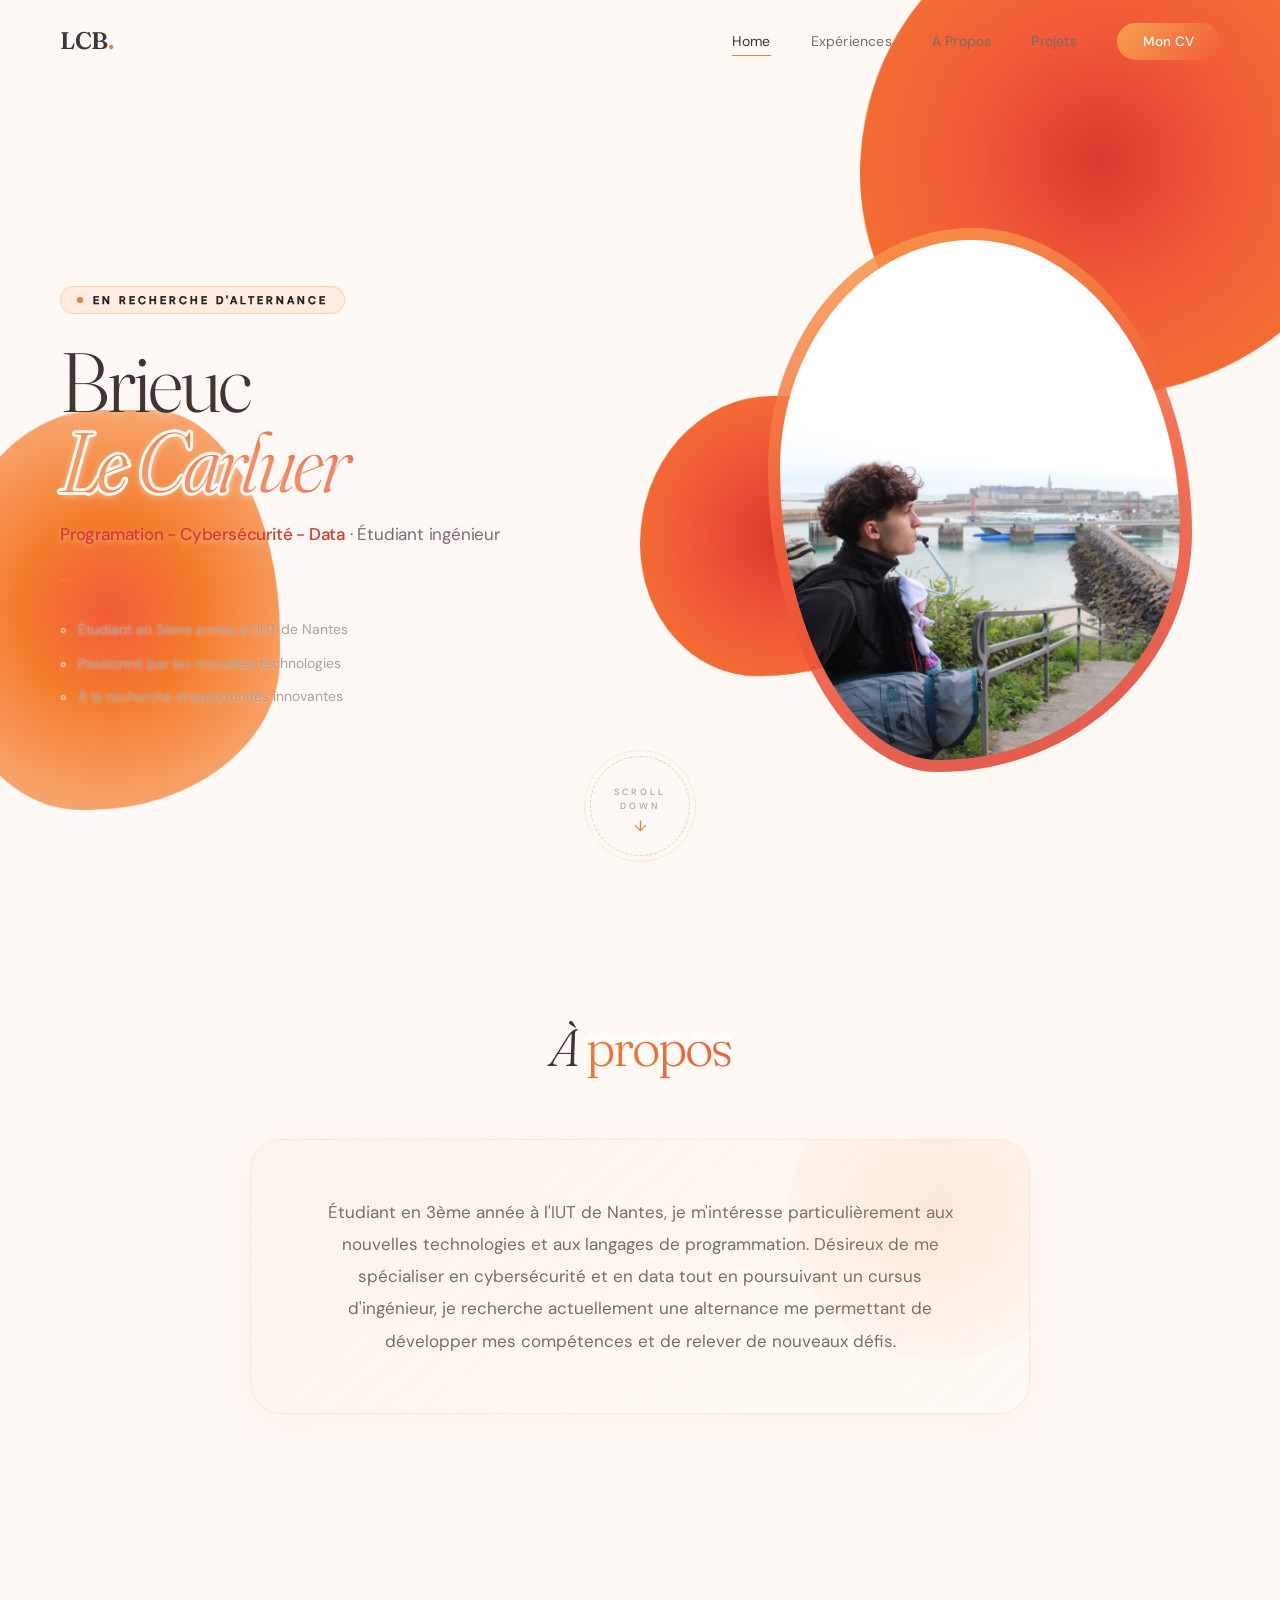
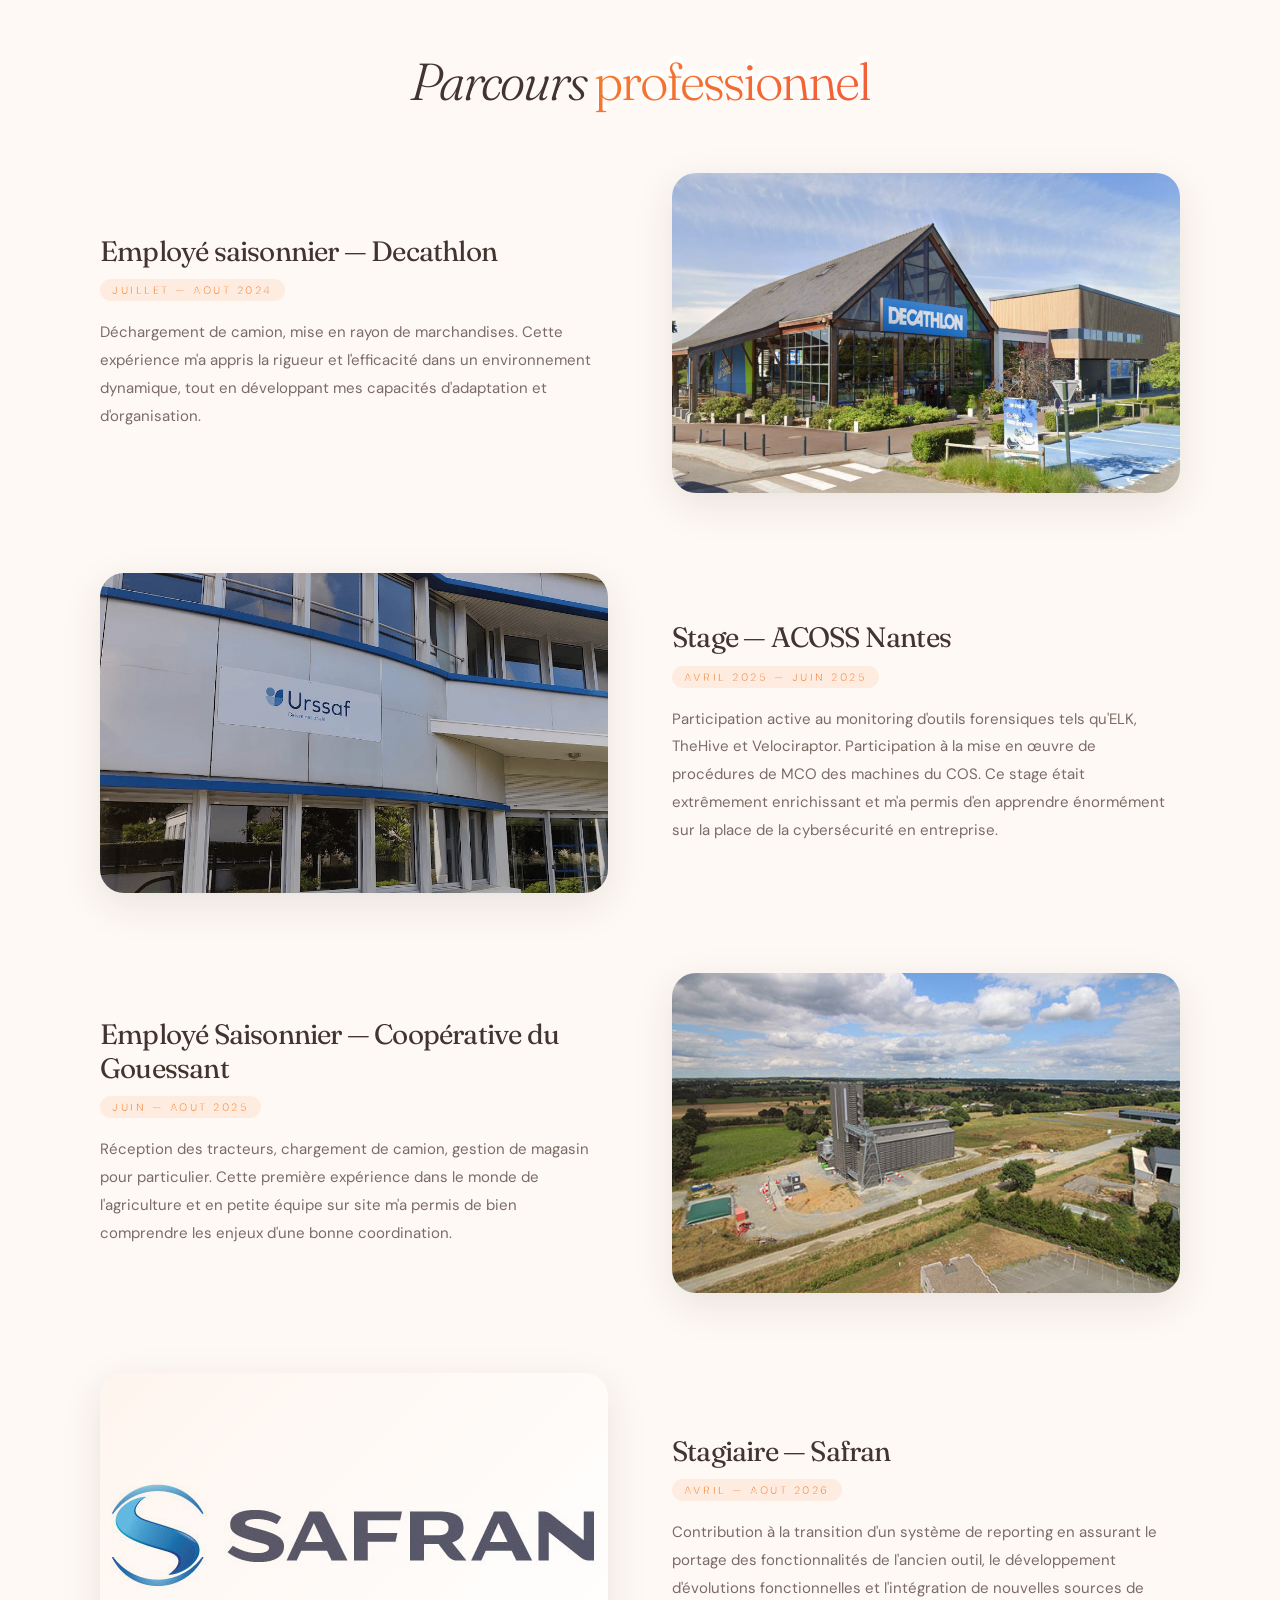
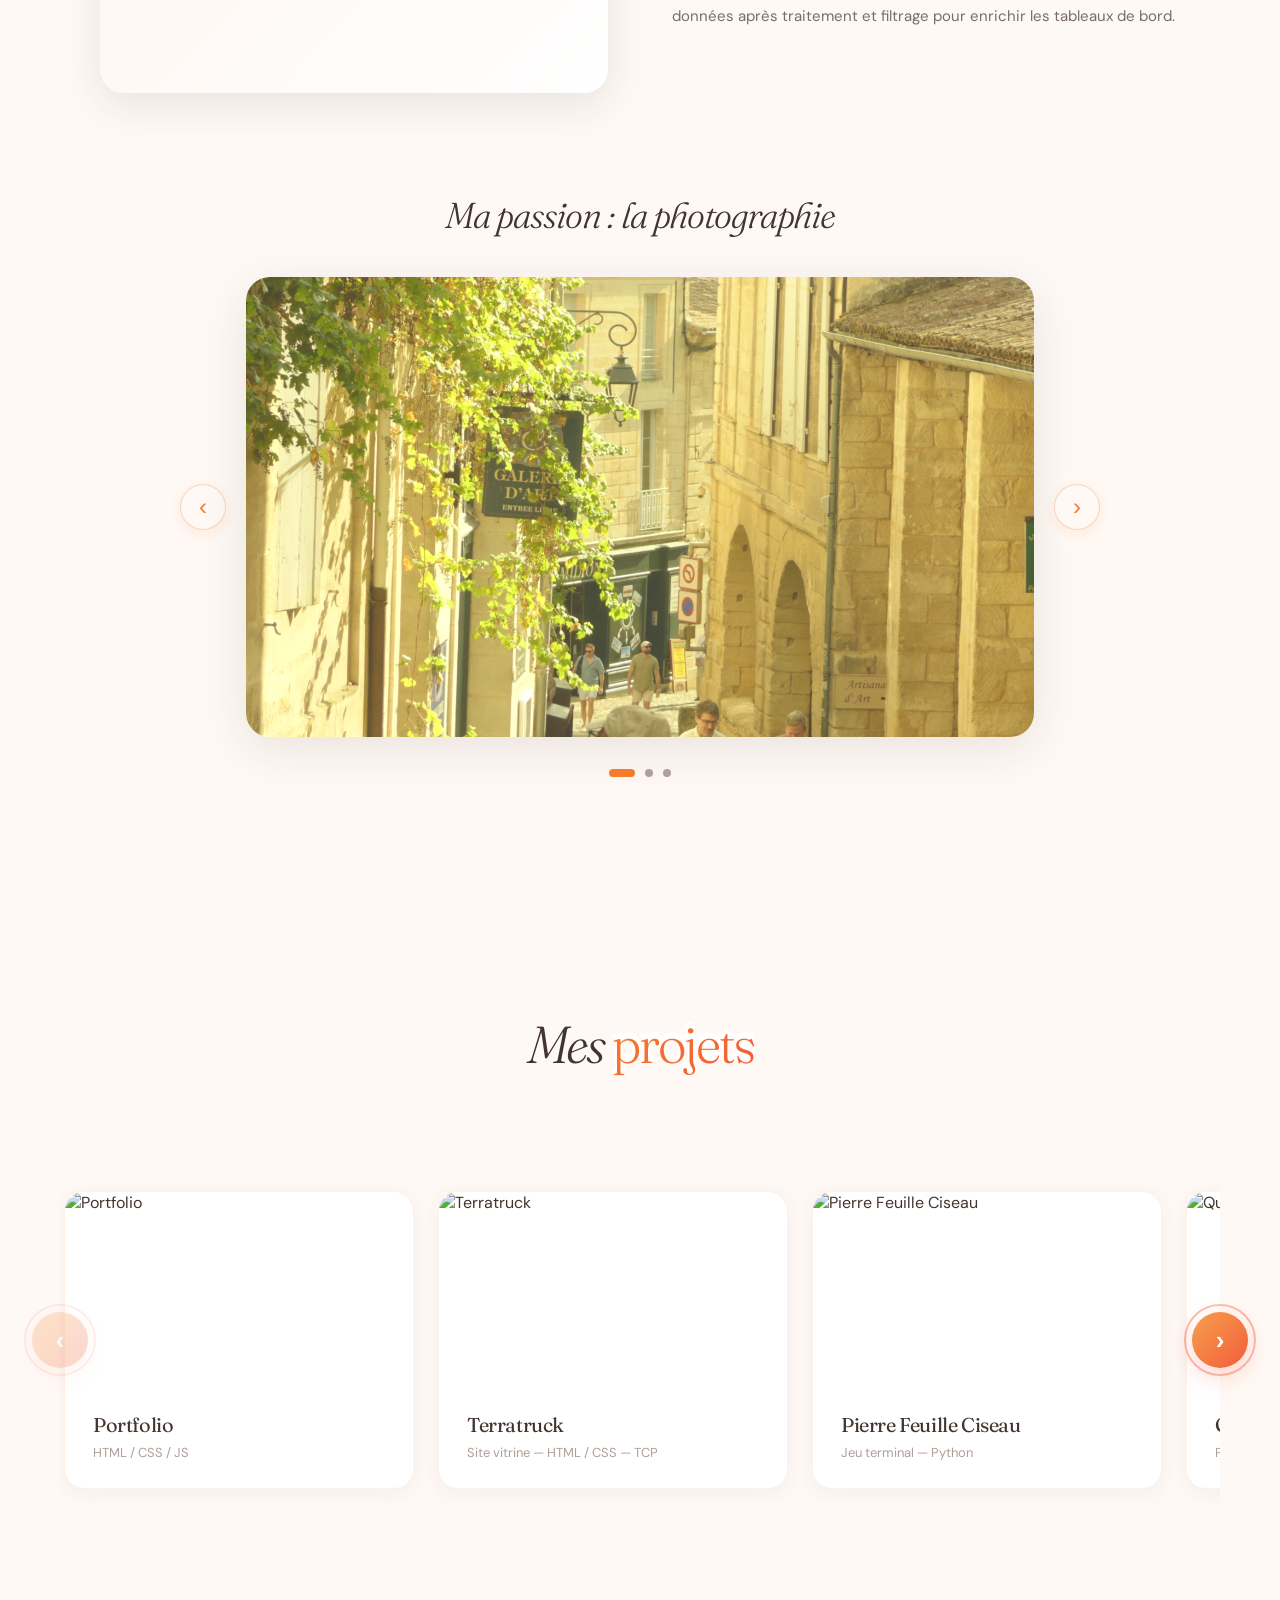
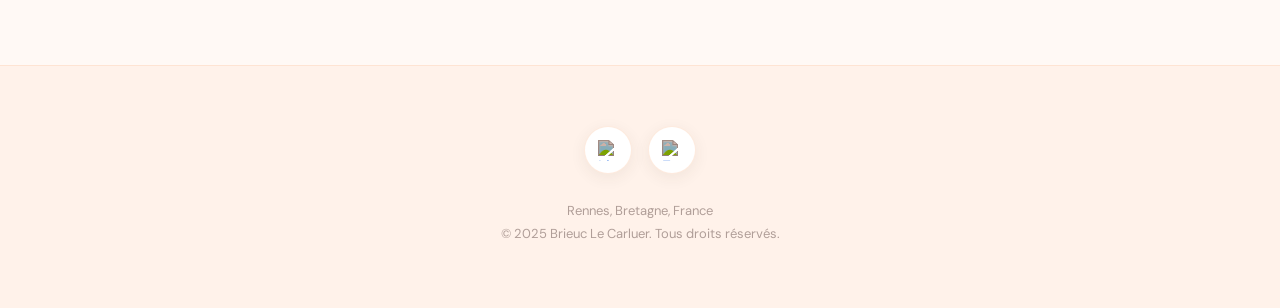
==== commit 892b4d9a: "dernier ajout" ====
--- a/index.html
+++ b/index.html
@@ -67,7 +67,7 @@
     <section id="presentation">
         <h2 class="section-title">À <em data-text="propos">propos</em></h2>
         <div class="about-card">
-            <p>Étudiant en 3ème année à l'IUT de Nantes, je suis passionné par les nouvelles technologies et les langages de programmation. Envisageant une spécialisation dans la cybersécurité, et dans l'objectif de compléter ma formation d'ingénieur, je suis actuellement à la recherche d'un stage dans ce secteur.</p>
+            <p>Étudiant en 3ème année à l'IUT de Nantes, je m'intéresse particulièrement aux nouvelles technologies et aux langages de programmation. Désireux de me spécialiser en cybersécurité et en data tout en poursuivant un cursus d'ingénieur, je recherche actuellement une alternance me permettant de développer mes compétences et de relever de nouveaux défis.</p>
         </div>
     </section>
 
@@ -196,6 +196,13 @@
                             <p>Projet Scolaire — Spring Boot</p>
                         </div>
                     </div>
+                    <div class="project-card" onclick="window.open('https://github.com/brieuclecarluer/watchdog','_blank')">
+                        <img src="assets/projets/watchdog.png" alt="Watchdog" class="project-image">
+                        <div class="project-content">
+                            <h3>Watchdog</h3>
+                            <p>Système de monitoring — Python</p>
+                        </div>
+                    </div>
                     <div class="project-card" onclick="window.open('https://github.com/brieuclecarluer/','_blank')">
                         <div class="project-content" style="padding: 60px 28px;">
                             <h3>Poké-mod — à venir</h3>
--- a/main.css
+++ b/main.css
@@ -246,13 +246,13 @@
     font-weight: 500;
     letter-spacing: 3px;
     text-transform: uppercase;
-    color: var(--amber);
+    color: var(--text);
     margin-bottom: 28px;
     background: rgba(244,124,44,0.1);
     border: 1px solid rgba(244,124,44,0.22);
     padding: 6px 16px;
     border-radius: 999px;
-    -webkit-text-stroke: 0.5px #fff;
+    -webkit-text-stroke: 0.5px #000000;
 }
 
 .hero-eyebrow::before {
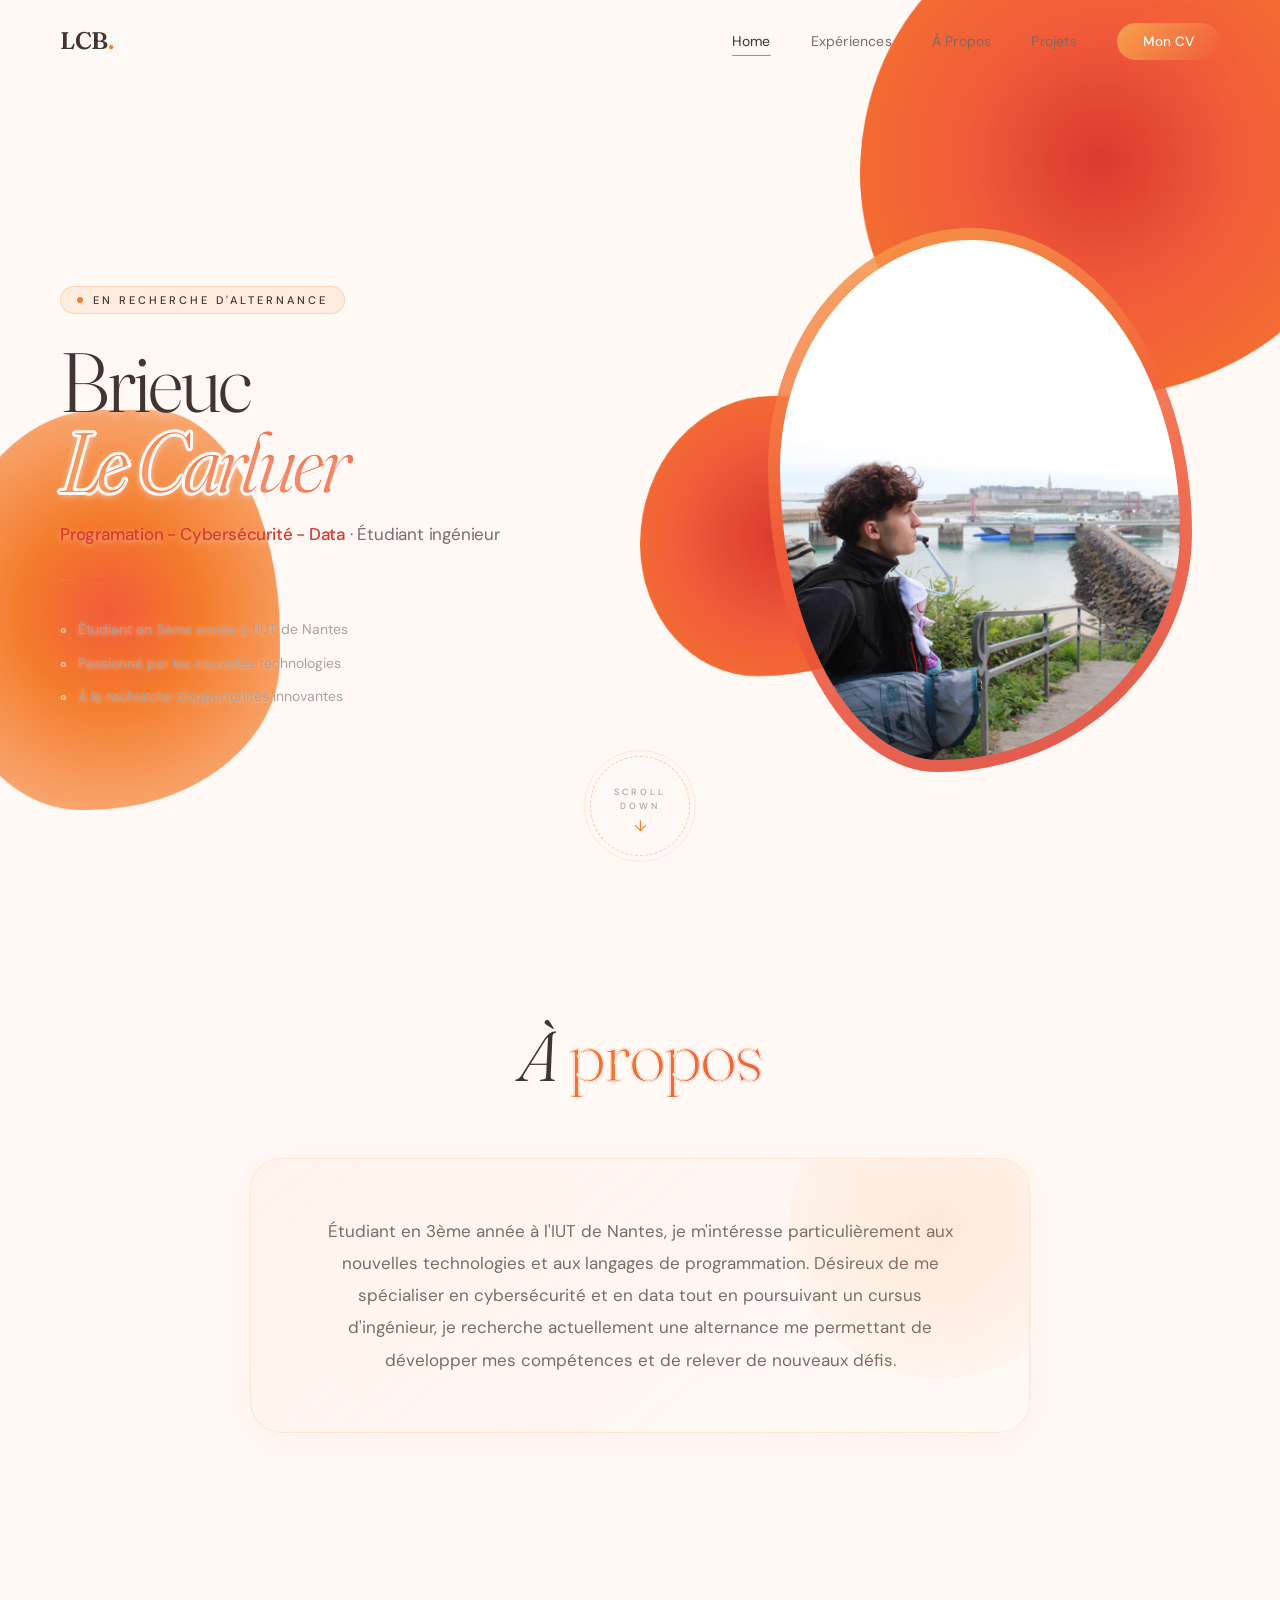
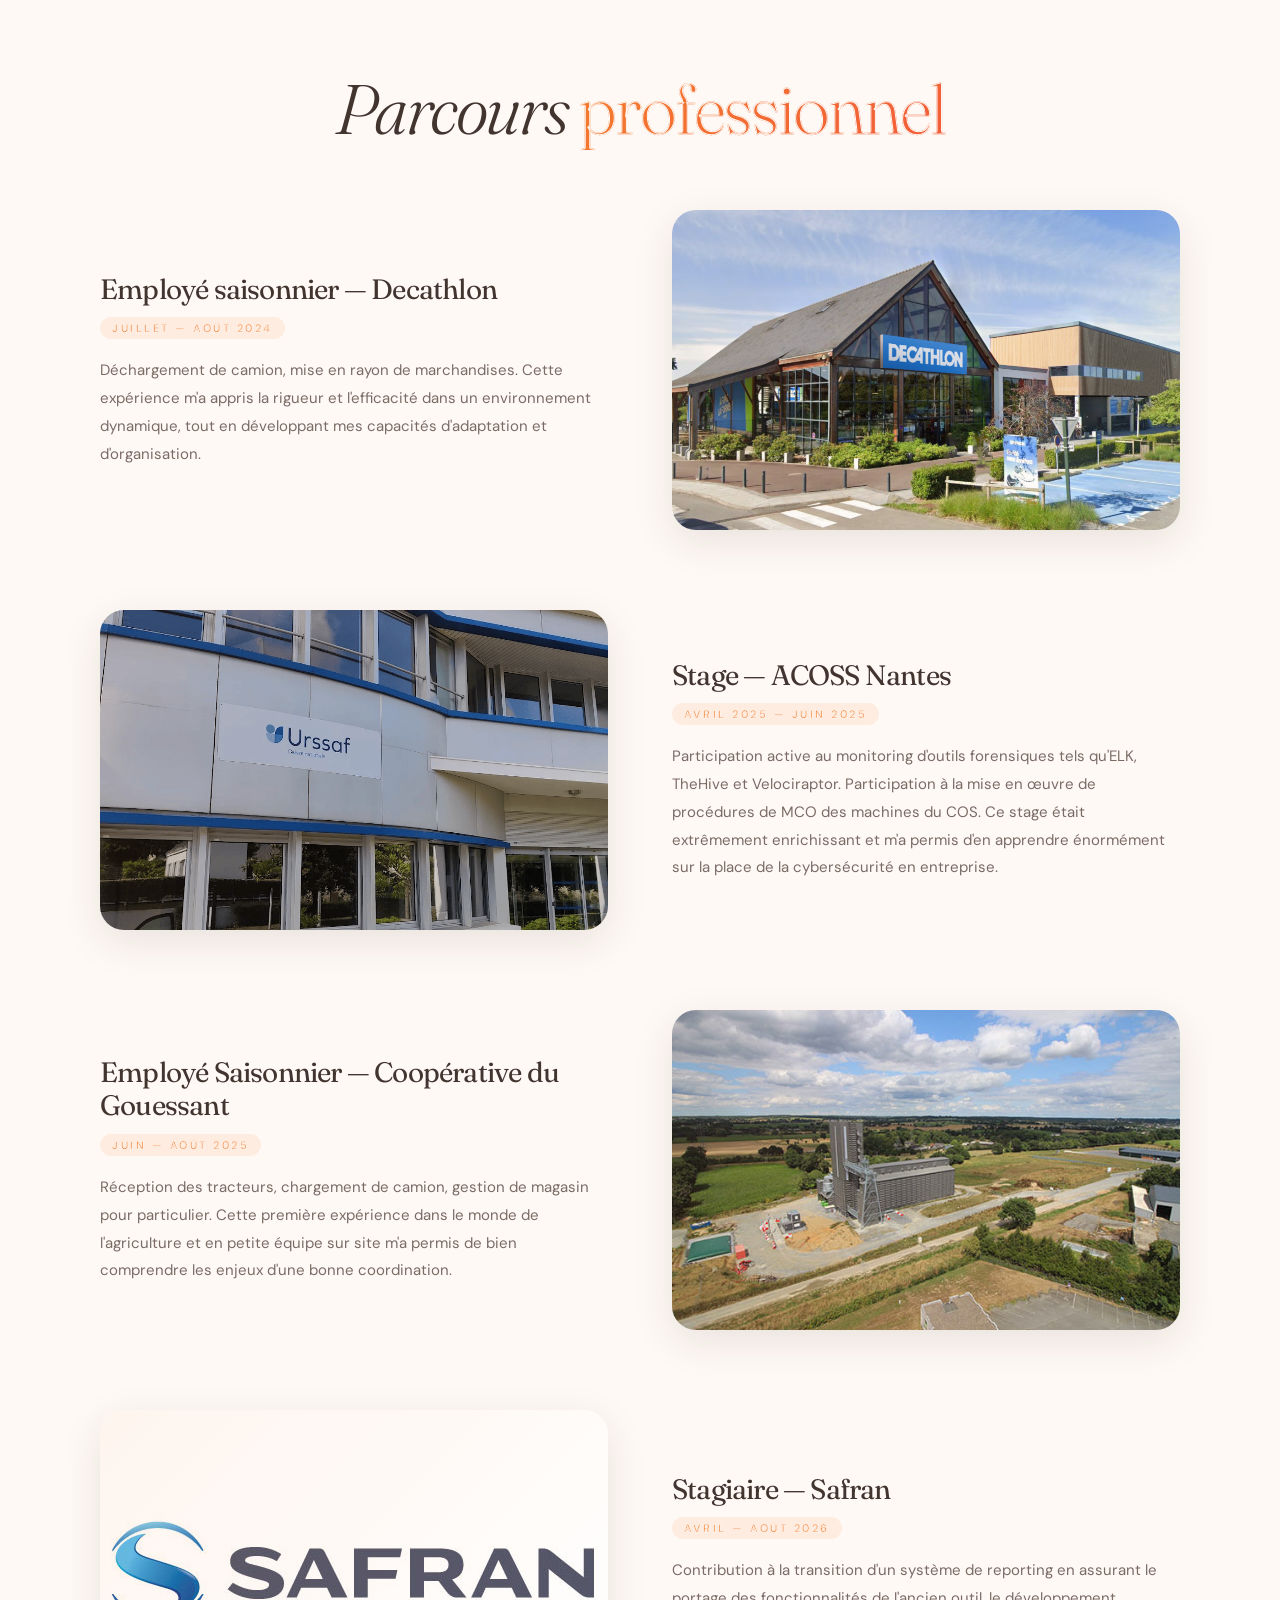
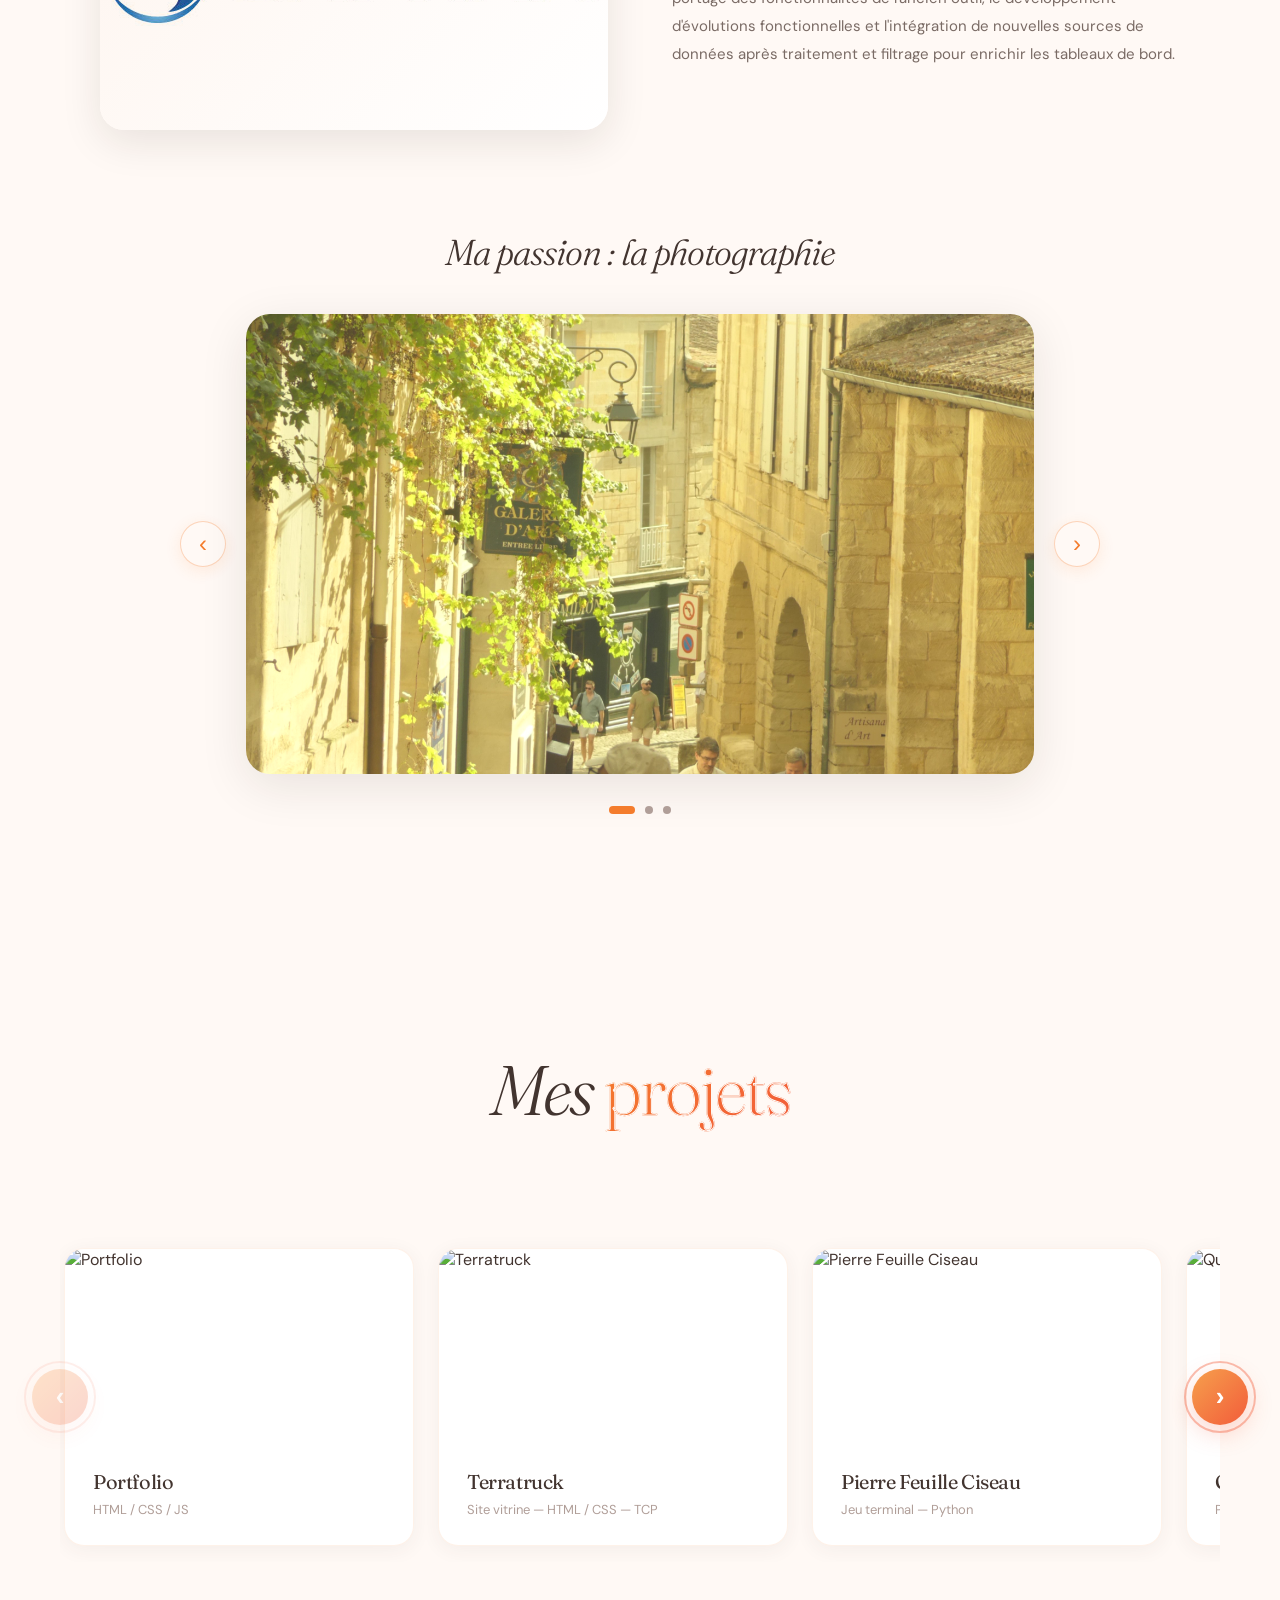
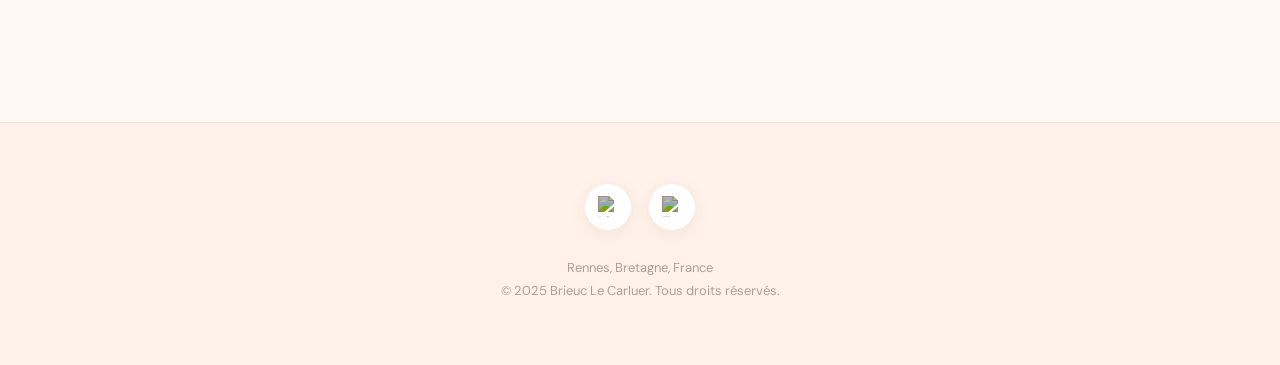
==== commit 922aab97: "changement adresse projet" ====
--- a/index.html
+++ b/index.html
@@ -182,7 +182,7 @@
                             <p>Platformer — HTML / JS</p>
                         </div>
                     </div>
-                    <div class="project-card" onclick="window.open('https://gitlab.univ-nantes.fr/E235508M/laurelin','_blank')">
+                    <div class="project-card" onclick="window.open('https://github.com/brieuclecarluer/laurelin','_blank')">
                         <img src="assets/projets/laurelin.png" alt="Laurelin" class="project-image">
                         <div class="project-content">
                             <h3>Laurelin</h3>
--- a/main.css
+++ b/main.css
@@ -252,7 +252,6 @@
     border: 1px solid rgba(244,124,44,0.22);
     padding: 6px 16px;
     border-radius: 999px;
-    -webkit-text-stroke: 0.5px #000000;
 }
 
 .hero-eyebrow::before {
@@ -340,7 +339,6 @@
     -webkit-text-stroke: 0.4px #fff;
 }
 
-/* Hero image — lava lamp shape */
 .hero-image-zone {
     flex: 1;
     max-width: 480px;
@@ -356,7 +354,6 @@
     height: 520px;
 }
 
-/* The animated lava-lamp silhouette behind the photo */
 .hero-lava-frame::before {
     content: '';
     position: absolute;
@@ -407,7 +404,6 @@
     to   { opacity: 1; transform: translateY(0); }
 }
 
-/* ─── SCROLL INDICATOR ─── */
 .scroll-indicator {
     position: absolute;
     bottom: 44px;
@@ -489,14 +485,12 @@
     60% { transform: translateX(-50%) translateY(3px); }
 }
 
-/* ═══════════════════════════════════════════
-   SHARED SECTION STYLES
-═══════════════════════════════════════════ */
+
 section { position: relative; z-index: 1; }
 
 .section-title {
     font-family: 'Fraunces', serif;
-    font-size: 52px;
+    font-size: 70px;
     font-weight: 300;
     font-style: italic;
     color: var(--text);
@@ -510,32 +504,17 @@
     background: linear-gradient(135deg, var(--amber), var(--coral));
     -webkit-background-clip: text;
     -webkit-text-fill-color: transparent;
+    -webkit-text-stroke: 1px #fff9f5;
     background-clip: text;
     font-style: normal;
     position: relative;
 }
 
 .section-title em::before {
-    content: attr(data-text);
-    position: absolute;
-    left: 0;
-    top: 0;
-    width: 100%;
-    font-size: inherit;
-    font-style: inherit;
-    font-weight: inherit;
-    font-family: inherit;
-    letter-spacing: inherit;
-    -webkit-text-stroke: 3px white;
-    -webkit-text-fill-color: transparent;
-    z-index: -1;
-}
-
-
-/* ═══════════════════════════════════════════
-   PRESENTATION / À PROPOS
-   — warm pill card, centred
-═══════════════════════════════════════════ */
+    display: none;
+}
+
+
 #presentation {
     padding: 120px 60px;
     max-width: 900px;
